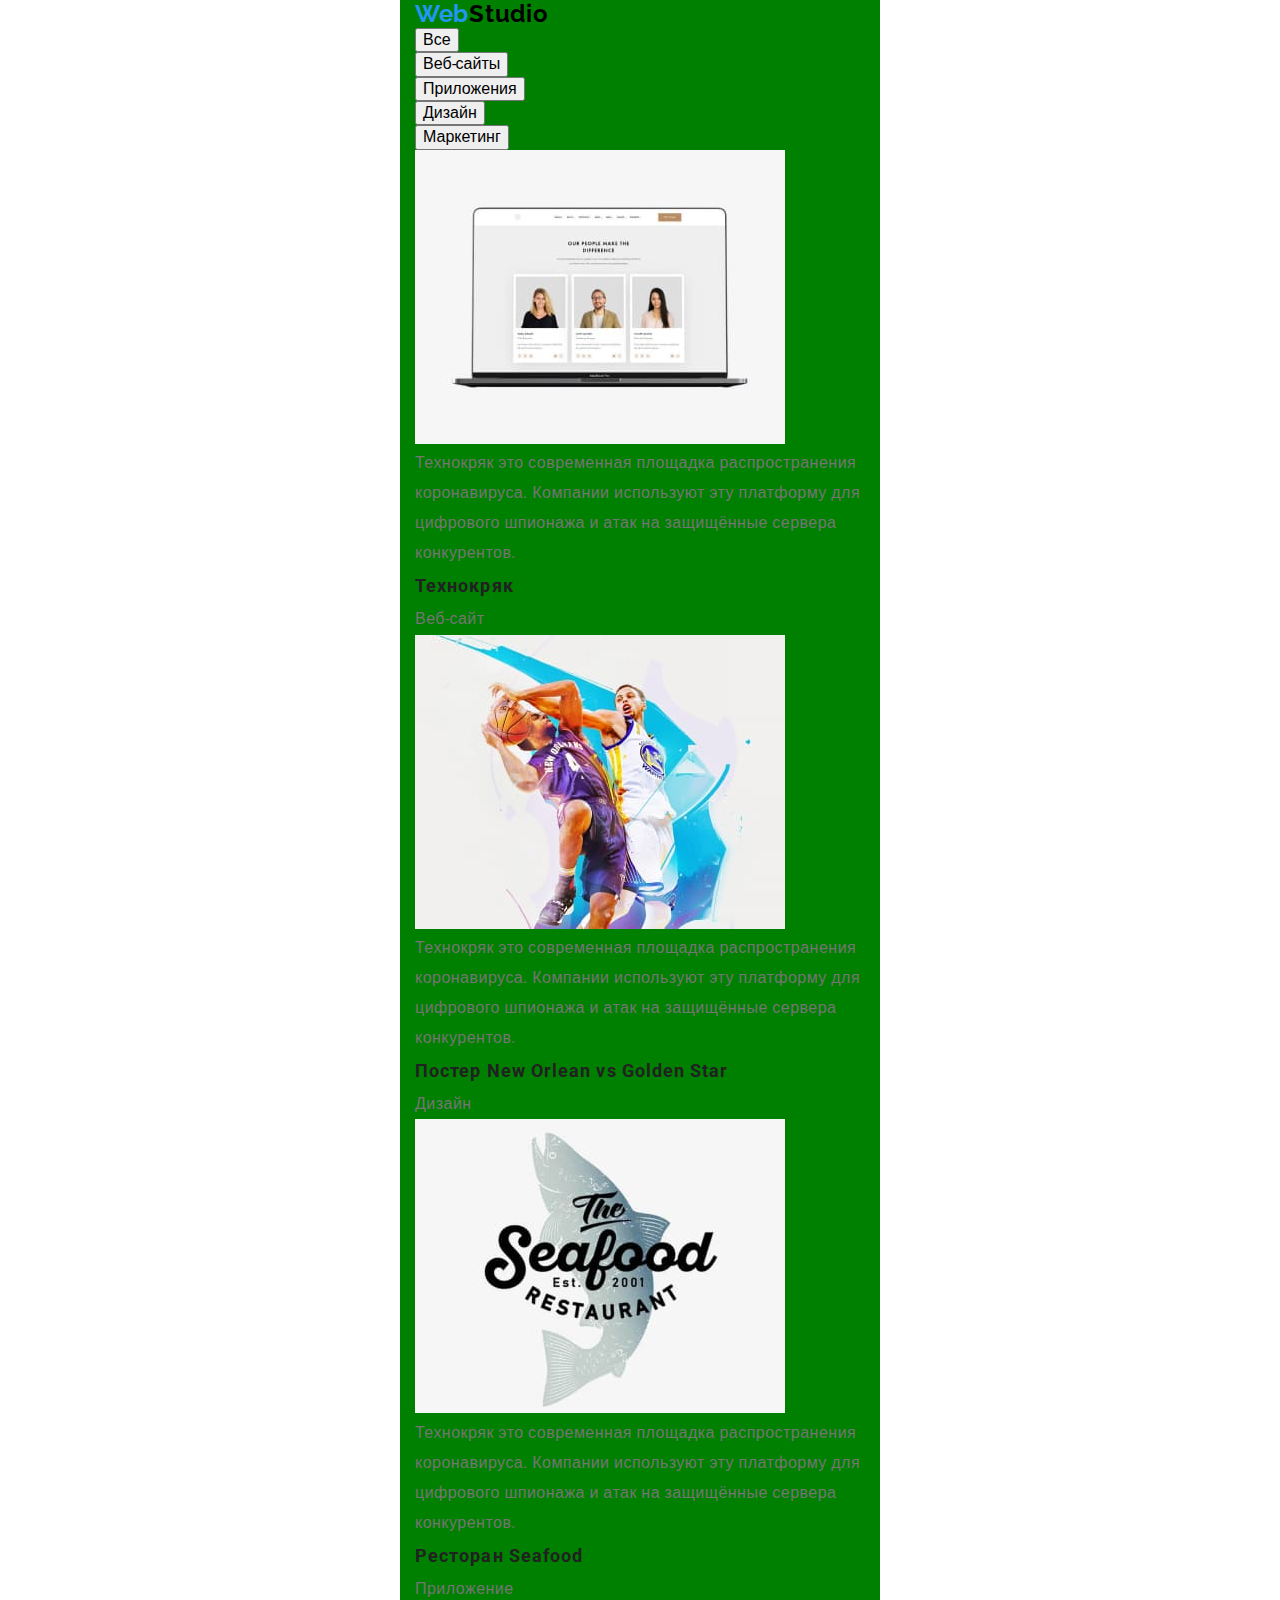
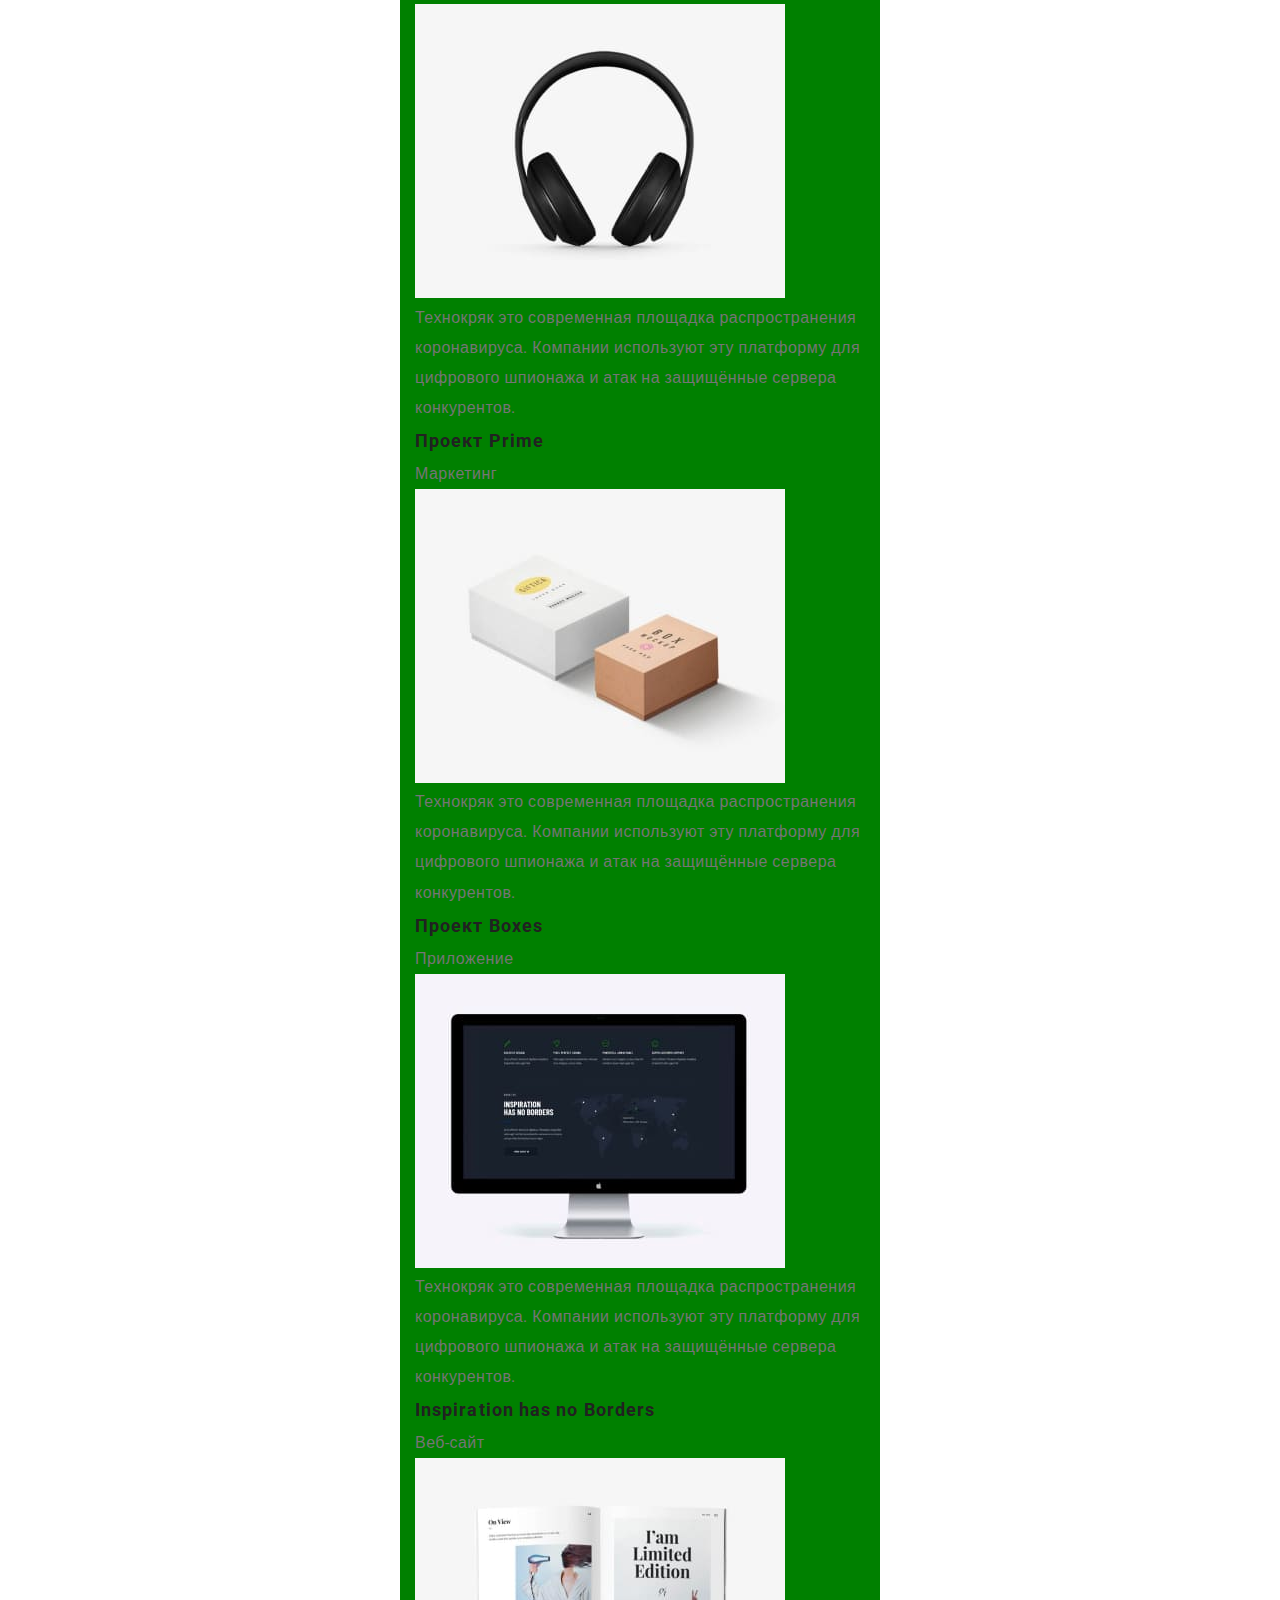
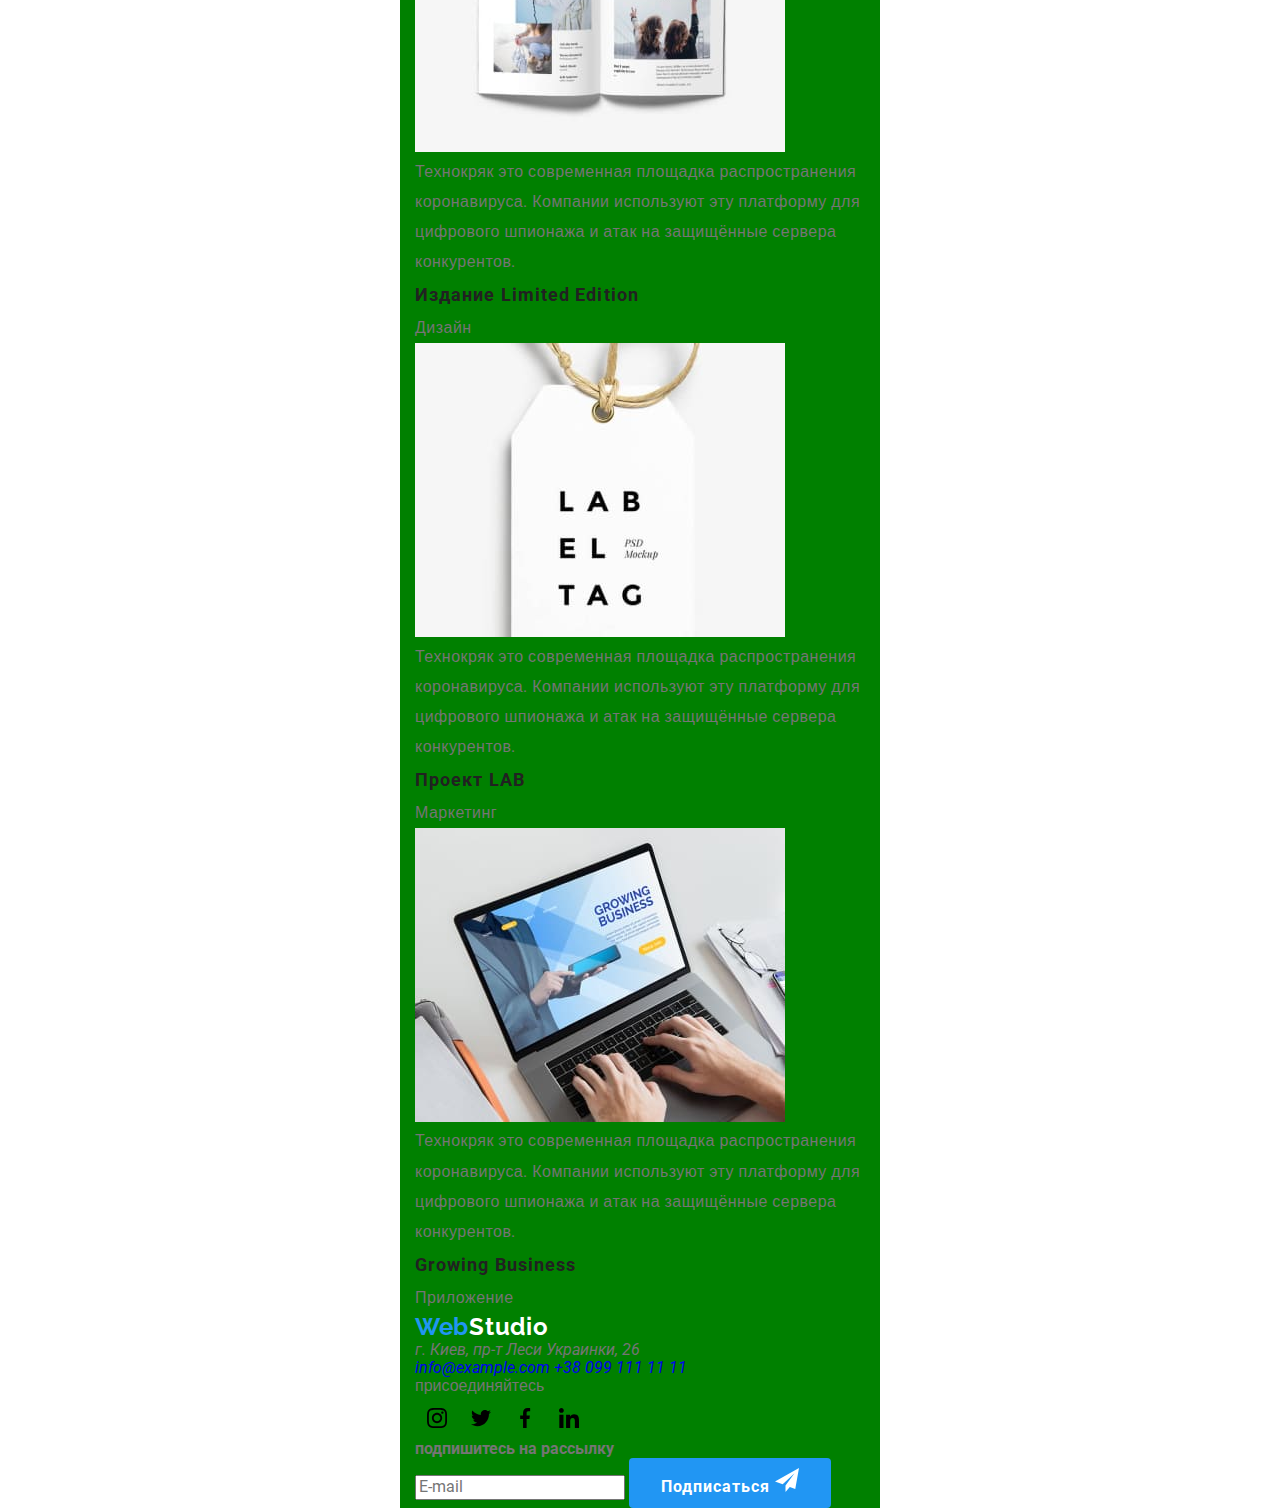
==== portfolio.html @ 0986b12c "создание нового репозитория,мобильная версия-начало" ====
<!DOCTYPE html>
<html lang="en">
<head>
    <meta charset="UTF-8">
    <meta name="viewport" content="width=device-width, initial-scale=1.0">
    <title>Document</title>
    <!--подключение шрифтов-->
    <link rel="preconnect" href="https://fonts.gstatic.com">
    <link href="https://fonts.googleapis.com/css2?family=Raleway:wght@700&family=Roboto:wght@400;500;700;900&display=swap" rel="stylesheet">
    <link rel="stylesheet" href="https://cdnjs.cloudflare.com/ajax/libs/modern-normalize/1.0.0/modern-normalize.min.css">    
    <!-- <link rel="stylesheet" href="./css/styles.css" /> -->
    <link rel="stylesheet" href="./css/main.min.css">

</head>
<body>
        <header class="header">
            <div class="container main-header">
            <nav class="main-nav">
                <a class="logo" href="/"><span class="logo-web">Web</span>Studio</a>
                <ul class="navigacion">
                    <li class="item"><a class="link" href="./index.html">Студия</a></li>
                    <li class="item"><a class="studio" href="">Портфолио</a></li>
                    <li class="item"><a class="link" href="">Контакты</a></li>
                </ul>
            </nav>
            <ul class="contacts">
                <li class="item">
                    <a class="telefon" href="mailto:info@devstudio.com">
                        <svg class="icon" width="16" height="12"><use href="./images/symbol-defs1.svg#icon-mail"></use></svg>
                        info@devstudio.com
                    </a>
                </li>
                <li class="item">
                    <a class="telefon" href="tel:+380961111111">
                        <svg class="icon" width="10" height="16"><use href="./images/symbol-defs1.svg#icon-smartphone"></use></svg>
                        +38 096 111 11 11</a>
                </li>
            </ul>
               
            </div>
        </header>
    <main>
        <section class="portfolio">
            <div class="container projects">  
            <h1 class="visually-hidder">наши проекты</h1>
            <ul class="filter">
                <li class="item"><button class="filter-button" type="button">Все</button></li>
                <li class="item"><button class="filter-button" type="button">Веб-сайты</button></li>
                <li class="item"><button class="filter-button" type="button">Приложения</button></li>
                <li class="item"><button class="filter-button" type="button">Дизайн</button></li>
                <li class="item"><button class="filter-button" type="button">Маркетинг</button></li>
            </ul>
            
            <ul class="examples">
                <li class="item">
                    <a href="" class="link">
                    <div class="img-overlay">
                        <img src="./images/techno.jpg"  alt="" width="370">
                        <p class="overlay">Технокряк это современная площадка распространения коронавируса. Компании используют эту платформу для цифрового шпионажа и атак на защищённые сервера конкурентов.</p>
                    </div>
                    <div class="examples-content">
                        <h2 class="examples-text">Технокряк</h2>
                        <p>Веб-сайт</p>
                    </div>
                    </a>
                </li>
                <li class="item">
                    <a href="" class="link">
                    <div class="img-overlay">
                        <img src="./images/poster.jpg"  alt="" width="370">
                        <p class="overlay">Технокряк это современная площадка распространения коронавируса. Компании используют эту платформу для цифрового шпионажа и атак на защищённые сервера конкурентов.</p>
                    </div>
                    <div class="examples-content">
                        <h2 class="examples-text">Постер New Orlean vs Golden Star</h2>
                        <p>Дизайн</p>
                    </div>
                    </a>
                </li>
                <li class="item">
                    <a href="" class="link">
                    <div class="img-overlay">
                        <img src="./images/restaurant.jpg"  alt="">
                        <p class="overlay">Технокряк это современная площадка распространения коронавируса. Компании используют эту платформу для цифрового шпионажа и атак на защищённые сервера конкурентов.</p>
                    </div>
                    <div class="examples-content">
                        <h2 class="examples-text">Ресторан Seafood</h2>
                        <p>Приложение</p>
                    </div>
                    </a>
                </li>
                <li class="item">
                    <a href="" class="link">
                    <div class="img-overlay">
                        <img src="./images/project-prime.jpg" alt="">
                        <p class="overlay">Технокряк это современная площадка распространения коронавируса. Компании используют эту платформу для цифрового шпионажа и атак на защищённые сервера конкурентов.</p>
                    </div>
                    <div class="examples-content">
                        <h2 class="examples-text">Проект Prime</h2>
                        <p>Маркетинг</p>
                    </div>
                    </a>
                </li>
                <li class="item">
                    <a href="" class="link">
                    <div class="img-overlay">
                        <img src="./images/project-boxes.jpg" alt="">
                        <p class="overlay">Технокряк это современная площадка распространения коронавируса. Компании используют эту платформу для цифрового шпионажа и атак на защищённые сервера конкурентов.</p>
                    </div>
                    <div class="examples-content">
                        <h2 class="examples-text">Проект Boxes</h2>
                        <p>Приложение</p>
                    </div>
                    </a>
                </li>
                <li class="item">
                    <a href="" class="link">
                    <div class="img-overlay">
                        <img src="./images/inspiration.jpg" alt="">
                        <p class="overlay">Технокряк это современная площадка распространения коронавируса. Компании используют эту платформу для цифрового шпионажа и атак на защищённые сервера конкурентов.</p>
                    </div>
                    <div class="examples-content">
                        <h2 class="examples-text">Inspiration has no Borders</h2>
                        <p>Веб-сайт</p>
                    </div>
                    </a>
                </li>
                <li class="item">
                    <a href="" class="link">
                    <div class="img-overlay">
                        <img src="./images/limited.jpg" alt="">
                        <p class="overlay">Технокряк это современная площадка распространения коронавируса. Компании используют эту платформу для цифрового шпионажа и атак на защищённые сервера конкурентов.</p>
                    </div>
                    <div class="examples-content">
                        <h2 class="examples-text">Издание Limited Edition</h2>
                        <p>Дизайн</p>
                    </div>
                    </a>
                </li>
                <li class="item">
                    <a href="" class="link">
                    <div class="img-overlay">
                        <img src="./images/project-lab.jpg" alt="">
                        <p class="overlay">Технокряк это современная площадка распространения коронавируса. Компании используют эту платформу для цифрового шпионажа и атак на защищённые сервера конкурентов.</p>
                    </div>
                    <div class="examples-content">
                        <h2 class="examples-text">Проект LAB</h2>
                        <p>Маркетинг</p>
                    </div>
                    </a>
                </li>
                <li class="item">
                    <a href="" class="link">
                    <div class="img-overlay">
                        <img src="./images/growing.jpg" alt="">
                        <p class="overlay">Технокряк это современная площадка распространения коронавируса. Компании используют эту платформу для цифрового шпионажа и атак на защищённые сервера конкурентов.</p>
                    </div>
                    <div class="examples-content">
                        <h2 class="examples-text">Growing Business</h2>
                        <p>Приложение</p>
                    </div>
                    </a>
                </li>
            </ul>
            </div>
        </section>
    </main>
    <footer class="footer section">
        <div class="container">
            <div class="address-container">

                <a class="logo-white" href="/"><span class="logo-web">Web</span>Studio</a>
                <address class="footer-address">
                    <p class="address"> г. Киев, пр-т Леси Украинки, 26 </p>
                    <a class="address-tel" href="mailto:info@example.com">info@example.com </a>
                    <a class="address-tel" href="tel:+380991111111">+38 099 111 11 11</a>
                </address>
            </div>    
            <div class="social">
                <p class="social-networks">присоединяйтесь</p>
                <ul class="network">
                    <li class="network-link">
                        <a href="" class="link">
                            <svg class="icon" width="20px" height="20px" > <use href="./images/symbol-defs1.svg#icon-instagram"></use> </svg>
                        </a>
                    </li>
                    <li class="network-link">
                        <a href="" class="link">
                            <svg class="icon" width="20" height="20" > <use href="./images/symbol-defs1.svg#icon-twitter"></use> </svg>
                        </a>
                    </li>
                    <li class="network-link">
                        <a href="" class="link">
                            <svg class="icon" width="20" height="20" > <use href="./images/symbol-defs1.svg#icon-facebook"></use> </svg>
                        </a> 
                    </li>
                    <li class="network-link">
                        <a href="" class="link">
                            <svg class="icon" width="20" height="20" > <use href="./images/symbol-defs1.svg#icon-linkedin"></use> </svg>
                        </a>
                    </li>
                </ul>
            </div>
            <form class="form" action="#">
                    <b class="social-networks text-form">подпишитесь на рассылку</b>
                    <div class="form-subscribe">
                        <input class="form-input" name="email" type="email" placeholder="E-mail">
                        <button class="hero-button form-btn" type="submit" ><span class="text-button">Подписаться</span>
                        <svg class="icon" width="24" height="24">
                            <use href="./images/icon-plane.svg#icon-icon-send-2-1"></use>
                        </svg>
                        </button>
                    </div>

            </form>
        </div>
        </footer>
</body>
</html>
---- css/main.min.css ----
@font-face{font-family:'roboto';src:url(../fonts/roboto-v20-latin-regular.woff);font-style:normal;font-weight:normal}@font-face{font-family:'roboto';src:url(../fonts/roboto-v20-latin-500.woff);font-style:normal;font-weight:500}@font-face{font-family:'roboto';src:url(../fonts/roboto-v20-latin-900.woff);font-style:normal;font-weight:900}@font-face{font-family:'raleway';src:url(../fonts/raleway-v18-latin-700.woff);font-style:normal;font-weight:700}body{background-color:#fff;color:#757575;font-family:Roboto,sans-serif;font-style:normal}a{text-decoration:none}ul{list-style:none;margin:0;padding:0}h1,h2,h3,p{margin-top:0;margin-bottom:0}.img{display:block;max-width:100%;height:auto}.container{margin-left:auto;margin-right:auto;width:480px;padding-left:15px;padding-right:15px;background-color:green}.portfolio h2{font-weight:700;font-size:18px;line-height:2;letter-spacing:0.06em;color:#212121}.portfolio p{font-weight:400;font-size:16px;line-height:1.88;letter-spacing:0.03em;color:#757575}.navigacion,.contacts{display:none}.logo,.logo-white{font-family:Raleway,sans-serif;font-weight:700;font-size:24px;line-height:1.16;letter-spacing:0.03em}.logo{color:#000}.logo-white{color:#fff}.logo-web{color:#2196F3}.hero{text-align:center;padding-top:118px;padding-bottom:118px}.hero-cont{background:#C4C4C4;width:100%;background-image:linear-gradient(to right, rgba(47,48,58,0.4), rgba(47,48,58,0.4)),url(../images/fond.jpg);background-repeat:no-repeat;background-position:center;height:400px;max-width:480px;margin-left:auto;margin-right:auto;background-size:cover}.hero .hero-title{font-weight:900;font-size:26px;line-height:1.62;letter-spacing:0.06em;color:#fff;text-transform:uppercase;margin-bottom:30px}.hero-button{margin:0;font-weight:700;font-size:16px;line-height:1.88;letter-spacing:0.06em;color:#fff;background-color:#2196F3;display:inline-block;min-width:200px;height:50px;border-radius:4px;padding:10px 32px;cursor:pointer;border:none}.our-quality{padding:60px 15px}.visually-hidder{position:absolute;width:1px;height:1px;margin:-1px;border:0;padding:0;clip:rect(0 0 0 0);overflow:hidden}.quality .quality-title{color:#212121;font-weight:700;font-size:14px;line-height:1.14;letter-spacing:0.03em;text-transform:uppercase;margin-bottom:10px}.quality .quality-text{font-weight:400;font-size:14px;line-height:1.71}.quality-item{width:450px}.quality-item .icon{height:120px;border-radius:4px;background:#F5F4FA;margin-bottom:30px;display:flex;justify-content:center;align-items:center}.quality .quality-item+.quality-item{margin-top:30px}.section-title{color:#212121;font-weight:700;font-size:28px;line-height:1.17;text-align:center;margin-bottom:30px}.section-work{display:none}.section-team{background-color:#F5F4FA;padding:60px 15px}.team img{display:block}.team .item{box-shadow:0px 1px 3px rgba(0,0,0,0.12),0px 1px 1px rgba(0,0,0,0.14),0px 2px 1px rgba(0,0,0,0.2);border-radius:0px 0px 4px 4px;background:#fff;width:450px}.team .item+.item{margin-top:30px}.team-worker{padding:30px 122px 24px 122px;text-align:center}.team .team-name{color:#212121;font-weight:500;font-size:16px;line-height:1.18;letter-spacing:0.03em;margin-bottom:10px}.team .team-prof{font-weight:400;font-size:16px;line-height:1.18;letter-spacing:0.03em;margin-bottom:16px}.team-worker .network .icon,.clients-link .icon{fill:currentColor}.network-link .link{display:flex;width:44px;height:44px;justify-content:center;align-items:center;color:#AFB1B8;border-radius:50%;transition:color 250ms cubic-bezier(0.4, 0, 0.2, 1),background 250ms cubic-bezier(0.4, 0, 0.2, 1)}.network-link .link:hover,.network-link .link:focus{color:#fff;background:#2196F3}.network{display:flex}
/*# sourceMappingURL=main.min.css.map */
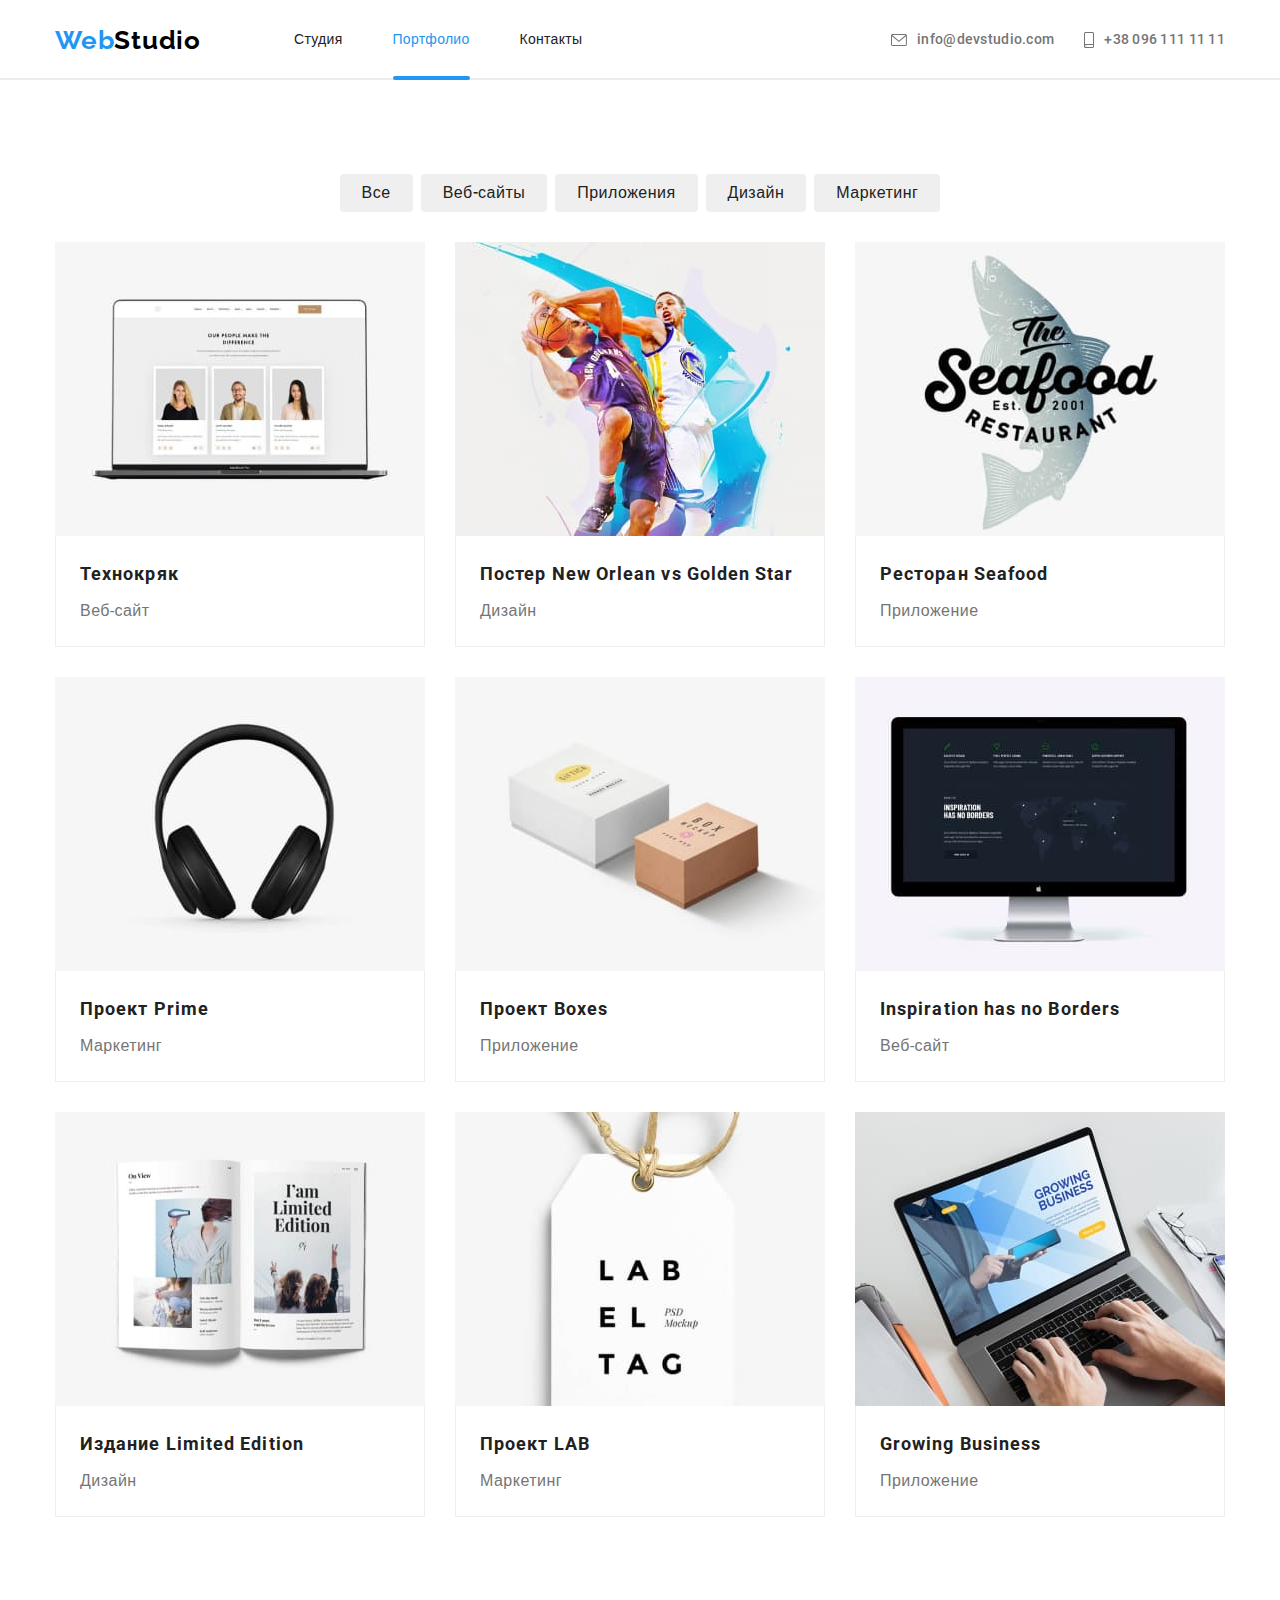
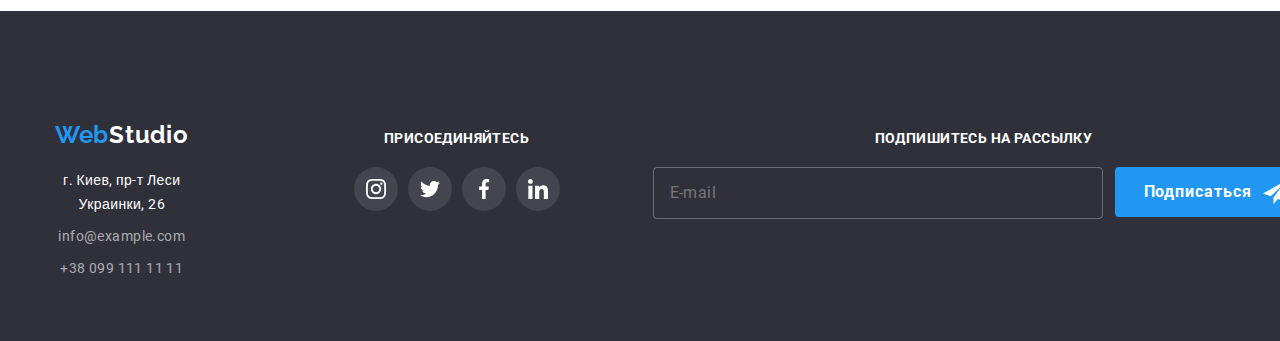
==== commit 779f8771: "страничка портфолио для мобилки и таблета" ====
--- a/portfolio.html
+++ b/portfolio.html
@@ -13,7 +13,45 @@
 
 </head>
 <body>
-        <header class="header">
+    <header class="header">
+        <div class="container main-header">
+            <nav class="main-nav">
+
+                <a class="logo" href="/"><span class="logo-web">Web</span>Studio</a>
+                <button type="button" class="mobile-menu is-open" 
+                    aria-controls="menu-container"
+                    aria-expanded="false" data-menu-button>
+                   <svg width="24" height="16" aria-label="переключатель мобального меню">
+                       <use class="icon-menu" href="./images/mobyl-sprite.svg#icon-menu" ></use>
+                       <use class="icon-cross" href="./images/mobyl-sprite.svg#icon-bigclose" ></use>
+                   </svg>
+                </button>
+                <div class="menu-container is-open" data-menu id="menu-container">
+                    <ul class="navigacion">
+                        <li class="item"><a class="link" href="./index.html">Студия</a></li>
+                        <li class="item"><a class="studio" href="">Портфолио</a></li>
+                        <li class="item"><a class="link" href="">Контакты</a></li>
+                    </ul>
+               
+                    <ul class="contacts">
+                        <li class="item">
+                            <a class="telefon focus" href="mailto:info@devstudio.com">
+                            <svg class="contacts-icon" width="16" height="12"><use href="./images/symbol-defs1.svg#icon-mail"></use></svg>
+                            info@devstudio.com
+                            </a>
+                        </li>
+                        <li class="item">
+                            <a class="telefon focus" href="tel:+380961111111">
+                            <svg class="contacts-icon" width="10" height="16"><use href="./images/symbol-defs1.svg#icon-smartphone"></use></svg>
+                            +38 096 111 11 11</a>
+                        </li>
+                    </ul>
+                </div>   
+            </nav>
+
+        </div>
+    </header>
+        <!-- <header class="header">
             <div class="container main-header">
             <nav class="main-nav">
                 <a class="logo" href="/"><span class="logo-web">Web</span>Studio</a>
@@ -38,7 +76,7 @@
             </ul>
                
             </div>
-        </header>
+        </header> -->
     <main>
         <section class="portfolio">
             <div class="container projects">  
@@ -214,5 +252,7 @@
             </form>
         </div>
         </footer>
+        <script src="./js/menu.js"></script>
+
 </body>
 </html>--- a/css/main.min.css
+++ b/css/main.min.css
@@ -1,2 +1,2 @@
-@font-face{font-family:'roboto';src:url(../fonts/roboto-v20-latin-regular.woff);font-style:normal;font-weight:normal}@font-face{font-family:'roboto';src:url(../fonts/roboto-v20-latin-500.woff);font-style:normal;font-weight:500}@font-face{font-family:'roboto';src:url(../fonts/roboto-v20-latin-900.woff);font-style:normal;font-weight:900}@font-face{font-family:'raleway';src:url(../fonts/raleway-v18-latin-700.woff);font-style:normal;font-weight:700}body{background-color:#fff;color:#757575;font-family:Roboto,sans-serif;font-style:normal}a{text-decoration:none}ul{list-style:none;margin:0;padding:0}h1,h2,h3,p{margin-top:0;margin-bottom:0}.img{display:block;max-width:100%;height:auto}.container{margin-left:auto;margin-right:auto;width:480px;padding-left:15px;padding-right:15px;background-color:green}.portfolio h2{font-weight:700;font-size:18px;line-height:2;letter-spacing:0.06em;color:#212121}.portfolio p{font-weight:400;font-size:16px;line-height:1.88;letter-spacing:0.03em;color:#757575}.navigacion,.contacts{display:none}.logo,.logo-white{font-family:Raleway,sans-serif;font-weight:700;font-size:24px;line-height:1.16;letter-spacing:0.03em}.logo{color:#000}.logo-white{color:#fff}.logo-web{color:#2196F3}.hero{text-align:center;padding-top:118px;padding-bottom:118px}.hero-cont{background:#C4C4C4;width:100%;background-image:linear-gradient(to right, rgba(47,48,58,0.4), rgba(47,48,58,0.4)),url(../images/fond.jpg);background-repeat:no-repeat;background-position:center;height:400px;max-width:480px;margin-left:auto;margin-right:auto;background-size:cover}.hero .hero-title{font-weight:900;font-size:26px;line-height:1.62;letter-spacing:0.06em;color:#fff;text-transform:uppercase;margin-bottom:30px}.hero-button{margin:0;font-weight:700;font-size:16px;line-height:1.88;letter-spacing:0.06em;color:#fff;background-color:#2196F3;display:inline-block;min-width:200px;height:50px;border-radius:4px;padding:10px 32px;cursor:pointer;border:none}.our-quality{padding:60px 15px}.visually-hidder{position:absolute;width:1px;height:1px;margin:-1px;border:0;padding:0;clip:rect(0 0 0 0);overflow:hidden}.quality .quality-title{color:#212121;font-weight:700;font-size:14px;line-height:1.14;letter-spacing:0.03em;text-transform:uppercase;margin-bottom:10px}.quality .quality-text{font-weight:400;font-size:14px;line-height:1.71}.quality-item{width:450px}.quality-item .icon{height:120px;border-radius:4px;background:#F5F4FA;margin-bottom:30px;display:flex;justify-content:center;align-items:center}.quality .quality-item+.quality-item{margin-top:30px}.section-title{color:#212121;font-weight:700;font-size:28px;line-height:1.17;text-align:center;margin-bottom:30px}.section-work{display:none}.section-team{background-color:#F5F4FA;padding:60px 15px}.team img{display:block}.team .item{box-shadow:0px 1px 3px rgba(0,0,0,0.12),0px 1px 1px rgba(0,0,0,0.14),0px 2px 1px rgba(0,0,0,0.2);border-radius:0px 0px 4px 4px;background:#fff;width:450px}.team .item+.item{margin-top:30px}.team-worker{padding:30px 122px 24px 122px;text-align:center}.team .team-name{color:#212121;font-weight:500;font-size:16px;line-height:1.18;letter-spacing:0.03em;margin-bottom:10px}.team .team-prof{font-weight:400;font-size:16px;line-height:1.18;letter-spacing:0.03em;margin-bottom:16px}.team-worker .network .icon,.clients-link .icon{fill:currentColor}.network-link .link{display:flex;width:44px;height:44px;justify-content:center;align-items:center;color:#AFB1B8;border-radius:50%;transition:color 250ms cubic-bezier(0.4, 0, 0.2, 1),background 250ms cubic-bezier(0.4, 0, 0.2, 1)}.network-link .link:hover,.network-link .link:focus{color:#fff;background:#2196F3}.network{display:flex}
+@font-face{font-family:'roboto';src:url(../fonts/roboto-v20-latin-regular.woff);font-style:normal;font-weight:normal}@font-face{font-family:'roboto';src:url(../fonts/roboto-v20-latin-500.woff);font-style:normal;font-weight:500}@font-face{font-family:'roboto';src:url(../fonts/roboto-v20-latin-900.woff);font-style:normal;font-weight:900}@font-face{font-family:'raleway';src:url(../fonts/raleway-v18-latin-700.woff);font-style:normal;font-weight:700}body{background-color:#fff;color:#757575;font-family:Roboto,sans-serif;font-style:normal}a{text-decoration:none}ul{list-style:none;margin:0;padding:0}h1,h2,h3,p{margin-top:0;margin-bottom:0}.img{display:block;max-width:100%;height:auto}.container{margin-left:auto;margin-right:auto;padding-left:15px;padding-right:15px}@media screen and (min-width: 480px){.container{width:480px}}@media screen and (min-width: 768px){.container{width:768px}}@media screen and (min-width: 1200px){.container{width:1200px}}.portfolio h2{font-weight:700;font-size:18px;line-height:2;letter-spacing:0.06em;color:#212121}.portfolio p{font-weight:400;font-size:16px;line-height:1.88;letter-spacing:0.03em;color:#757575}.header{font-weight:500;font-size:14px;line-height:1.14;letter-spacing:0.02em;position:relative}.header::after{content:'';height:2px;background-color:#ECECEC;position:absolute;display:block;left:0;bottom:0;width:100%}@media screen and (min-width: 768px){.navigacion,.main-nav,.main-header,.menu-container{display:flex}.navigacion .item+.item{margin-left:50px}}@media screen and (min-width: 768px) and (max-width: 1199px){.contacts .item:not(:last-child){margin-bottom:10px}.navigacion{margin-left:88px}.contacts{margin-left:auto}.menu-container{align-items:center}}@media screen and (min-width: 1200px){.contacts{display:flex;margin-left:auto}.navigacion{margin-left:93px}.contacts .telefon{padding-top:32px;padding-bottom:32px}.contacts .item+.item{margin-left:30px}}.main-nav{align-items:center;width:100%}.menu-container{width:100%}.contacts-icon,.icon{fill:currentColor}.contacts .telefon{display:inline-flex;color:#757575;align-items:center;transition:color 250ms cubic-bezier(0.4, 0, 0.2, 1)}.contacts .focus:hover,.contacts .focus:focus{color:#2196F3;fill:currentColor}.navigacion .studio{color:#2196F3;display:block;position:relative}@media screen and (min-width: 768px){.navigacion .studio{padding-top:32px;padding-bottom:32px}}.studio::after{content:'';display:block;width:100%;height:4px;background-color:#2196F3;position:absolute;left:0;bottom:0;border-radius:2px;z-index:1}.navigacion .link{color:#212121;display:block;padding-top:32px;padding-bottom:32px;transition:color 250ms cubic-bezier(0.4, 0, 0.2, 1)}.navigacion .link:hover,.navigacion .link:focus{color:#2196F3}.contacts .item svg{margin-right:10px}.logo,.logo-white{font-family:Raleway,sans-serif;font-weight:700;font-size:24px;line-height:1.16;letter-spacing:0.03em}@media screen and (min-width: 1200px){.logo{font-size:26px;line-height:1.19}}.logo{color:#000}.logo-white{color:#fff}.logo-web{color:#2196F3}.hero{text-align:center;padding-top:118px;padding-bottom:118px}.hero-cont{background:#C4C4C4;width:100%;background-image:linear-gradient(to right, rgba(47,48,58,0.4), rgba(47,48,58,0.4)),url(../images/fond.jpg);background-repeat:no-repeat;background-position:center;height:400px;max-width:480px;margin-left:auto;margin-right:auto;background-size:cover}@media screen and (min-width: 768px){.hero-cont{height:400px;max-width:768px}}@media screen and (min-width: 1200px){.hero-cont{height:600px;max-width:1600px}}.hero .hero-title{font-weight:900;font-size:26px;line-height:1.62;letter-spacing:0.06em;color:#fff;text-transform:uppercase;margin-bottom:30px}.hero-button{margin:0;font-weight:700;font-size:16px;line-height:1.88;letter-spacing:0.06em;color:#fff;background-color:#2196F3;display:inline-block;min-width:200px;height:50px;border-radius:4px;padding:10px 32px;cursor:pointer;border:none}.backdrop{position:fixed;top:0;left:0;width:100%;height:100%;background:rgba(0,0,0,0.2);opacity:1;overflow-y:scroll}@media screen and (min-width: 480px){.modal{width:450px}.modal-input,.modal-textarea{width:370px}.modal-textarea{width:370px}}@media screen and (min-width: 1200px){.modal{width:528px}.modal-input,.modal-textarea{width:448px}.modal-textarea{width:448px}}.modal{height:581px;background-color:#fff;position:absolute;top:50%;left:50%;transform:translate(-50%, -50%) scale(1);transition:transform 250ms cubic-bezier(0.4, 0, 0.2, 1);padding:40px}.backdrop.is-hidden .modal{transform:translate(-50%, -50%) scale(0.8)}.close-modal{position:absolute;top:8px;right:8px;display:block;display:flex;border-radius:50%;padding:8px;cursor:pointer;background-color:#fff;border:1px solid rgba(0,0,0,0.1);background-origin:border-box;color:#000;transition:color 250ms cubic-bezier(0.4, 0, 0.2, 1)}.close-modal .icon{fill:currentColor}.close-modal:focus .icon,.close-modal:hover .icon{color:#2196F3}.backdrop.is-hidden{opacity:0;pointer-events:none}.modal-input{display:block;height:40px;border:1px solid rgba(33,33,33,0.2);border-radius:4px;outline:none;transition:border 250ms cubic-bezier(0.4, 0, 0.2, 1)}.modal-icon{position:relative;color:#212121;transition:color 250ms cubic-bezier(0.4, 0, 0.2, 1)}.modal-icon .icon{position:absolute;left:12px;top:50%;transform:translateY(-50%);fill:currentColor}.modal-field{display:block;font-weight:400;font-size:12px;line-height:1.16;letter-spacing:0.01em;margin-bottom:4px;text-align:left;color:#757575;margin-top:10px}.label-check{display:block;font-weight:400;font-size:14px;line-height:1.71;letter-spacing:0.03em;margin-left:36px;color:#757575}.modal-textarea{display:block;height:120px;border:1px solid rgba(33,33,33,0.2);border-radius:4px;outline:none;transition:border 250ms cubic-bezier(0.4, 0, 0.2, 1)}.modal-textarea::placeholder{font-weight:normal;font-size:12px;line-height:1.16;letter-spacing:0.01em;color:rgba(117,117,117,0.5);padding:12px 16px}.modal-textarea:focus{padding:12px 16px;border-color:#2196F3}.modal-check{display:flex;margin-top:20px;align-items:center;position:relative}.modal-input:not(:placeholder-shown),.modal-input:focus{padding-left:40px;border-color:#2196F3}.modal-input:focus+.icon{color:#2196F3}.hero-button.check{display:block;margin-right:auto;margin-left:auto}.check-input{margin-left:12px;margin-right:8px}.modal-check::before{display:block;content:'';position:absolute;top:5px;left:11px;width:16px;height:15px;border-radius:2px;border:2px solid #212121;transition:border 250ms cubic-bezier(0.4, 0, 0.2, 1),color 250ms cubic-bezier(0.4, 0, 0.2, 1),background-color 250ms cubic-bezier(0.4, 0, 0.2, 1)}.check-input:focus+.modal-check::before{border-color:#2196F3}.check-input:checked+.modal-check::before{background-color:#2196F3;background-image:url(../images/icon-check18.svg);background-size:contain;background-origin:border-box;border-color:#2196F3}.modal-form{text-align:center}.hero-button.check{margin-top:30px}.hero-button.check:hover,.hero-button.check:focus{background-color:#188CE8}.modal-title{font-weight:700;font-size:20px;line-height:1.15;text-align:center;letter-spacing:0.03em;color:#212121;margin-bottom:12px}.modal-field+.modal-field{margin-top:10px}.modal-link{text-decoration:underline;color:#2196F3}.our-quality{padding-top:60px;padding-bottom:60px}.visually-hidder{position:absolute;width:1px;height:1px;margin:-1px;border:0;padding:0;clip:rect(0 0 0 0);overflow:hidden}.quality .quality-title{color:#212121;font-weight:700;font-size:14px;line-height:1.14;letter-spacing:0.03em;text-transform:uppercase;margin-bottom:10px;text-align:center}.quality .quality-text{font-weight:400;font-size:14px;line-height:1.71}@media screen and (min-width: 768px){.our-quality .quality{display:flex;flex-wrap:wrap;margin:-15px;justify-content:center;text-align:center}.quality-item{width:354px;margin:15px}}@media screen and (min-width: 1200px){.our-quality .quality{display:flex;flex-wrap:wrap;margin:-15px;justify-content:center;text-align:center}.quality-item{width:270px;margin:15px}}.quality-item:not(:last-child){margin-bottom:30px}.quality-item .icon{height:120px;border-radius:4px;background:#F5F4FA;margin-bottom:30px;display:flex;justify-content:center;align-items:center}.section-title{color:#212121;font-weight:700;font-size:28px;line-height:1.17;text-align:center;margin-bottom:30px}.section-work{display:none}.section-team{background-color:#F5F4FA;padding-top:60px;padding-bottom:60px;text-align:center}.team .item{box-shadow:0px 1px 3px rgba(0,0,0,0.12),0px 1px 1px rgba(0,0,0,0.14),0px 2px 1px rgba(0,0,0,0.2);border-radius:0px 0px 4px 4px;background:#fff;width:450px}.team-worker{padding:30px 122px 24px 122px;text-align:center}@media screen and (min-width: 768px){.section-team .team{display:flex;flex-wrap:wrap;margin:-15px}.section-team .item{width:354px;margin:15px}.team-worker{padding:30px 74px 24px 74px;text-align:center}}@media screen and (min-width: 1200px){.section-team .team{display:flex;flex-wrap:wrap;margin:-15px}.section-team .item{width:270px;margin:15px}.team-worker{padding:30px 32px;text-align:center}}.team img{display:block}.team .team-name{color:#212121;font-weight:500;font-size:16px;line-height:1.18;letter-spacing:0.03em;margin-bottom:10px}.team .team-prof{font-weight:400;font-size:16px;line-height:1.18;letter-spacing:0.03em;margin-bottom:16px}.team-worker .network .icon,.clients-link .icon{fill:currentColor}.network-link .link{display:flex;width:44px;height:44px;justify-content:center;align-items:center;color:#AFB1B8;border-radius:50%;transition:color 250ms cubic-bezier(0.4, 0, 0.2, 1),background 250ms cubic-bezier(0.4, 0, 0.2, 1)}.network-link .link:hover,.network-link .link:focus{color:#fff;background:#2196F3}.network{display:flex}a{display:block}.clients{padding-bottom:60px;padding-top:60px}.clients h2{margin-bottom:30px}.clients-list{display:flex;flex-wrap:wrap;margin:-15px}@media screen and (max-width: 480px){.clients .clients-link{width:calc((100% - 2 * 15px) / 2)}}.clients-link .link{display:flex;border-radius:4px;margin:15px;border:1px solid #AFB1B8;justify-content:center;align-items:center;color:#AFB1B8;transition:color 250ms cubic-bezier(0.4, 0, 0.2, 1),border 250ms cubic-bezier(0.4, 0, 0.2, 1)}@media screen and (min-width: 480px) and (max-width: 767px){.clients-link .link{width:210px;height:90px}}@media screen and (min-width: 768px) and (max-width: 1199px){.clients-link .link{width:226px;height:90px}}@media screen and (min-width: 1200px){.clients-link .link{width:170px;height:90px}}.clients-link .link:hover,.clients-link .link:focus{border:1px solid #2196F3;color:#2196F3;border-radius:4px}.filter-button{font-weight:500;font-size:16px;line-height:1.62;text-align:center;letter-spacing:0.03em;color:#212121;font-family:Roboto,sans-serif;border-radius:4px;padding:6px 22px;border-style:none;transition:color 250ms cubic-bezier(0.4, 0, 0.2, 1),background-color 250ms cubic-bezier(0.4, 0, 0.2, 1),box-shadow 250ms cubic-bezier(0.4, 0, 0.2, 1)}.filter .filter-button:hover,.filter .filter-button:focus{color:#fff;background-color:#2196F3;box-shadow:0px 3px 1px rgba(0,0,0,0.1),0px 1px 2px rgba(0,0,0,0.08),0px 2px 2px rgba(0,0,0,0.12)}.filter{display:flex;flex-wrap:wrap}@media screen and (min-width: 1200px){.filter{justify-content:center;margin-bottom:50px}}@media screen and (min-width: 768px){.filter{margin-bottom:30px;justify-content:center}}@media screen and (min-width: 480px){.projects.container{padding:60px 15px}}@media screen and (min-width: 1200px){.projects.container{padding-top:94px;padding-bottom:94px}}.filter .item+.item{margin-left:8px}.examples .item a{display:block}.examples .item img{display:block}@media screen and (max-width: 767px){.filter .item{margin-top:15px}.portfolio .filter{margin-top:-15px;margin-bottom:40px}}@media screen and (min-width: 768px) and (max-width: 1199px){.examples .item{width:354px;margin:15px}.examples{display:flex;flex-wrap:wrap;margin:-15px}}.examples-content{padding:20px 24px;border:1px solid #EEEEEE;border-top:none}.examples-text{margin-bottom:4px}@media screen and (min-width: 1200px){.examples{display:flex;flex-wrap:wrap}.examples .item{width:calc((100% - 60px) / 3);margin-right:30px;margin-bottom:30px}.examples .item:nth-child(3n){margin-right:0}.examples .item:nth-last-child(-n+3){margin-bottom:0}}.examples .overlay{position:absolute;top:0;left:0;width:100%;height:100%;padding:63px 24px;font-family:Roboto,sans-serif;font-weight:400;font-size:18px;line-height:1.56;letter-spacing:0.03em;background:rgba(33,150,243,0.9);color:#fff;transform:translateY(100%);transition:transform 250ms cubic-bezier(0.4, 0, 0.2, 1)}.examples .item:nth-child(3n){margin-right:0}.examples .item:nth-last-child(-n+3){margin-bottom:0}.examples .link{transition:box-shadow 250ms cubic-bezier(0.4, 0, 0.2, 1)}.examples .link:hover{box-shadow:0px 1px 1px rgba(0,0,0,0.12),0px 4px 4px rgba(0,0,0,0.06),1px 4px 6px rgba(0,0,0,0.16)}.examples .img-overlay{position:relative;overflow:hidden}.examples .link:hover .overlay{transform:translate(0)}.footer{background-color:#2F303A;font-weight:400;font-size:14px;line-height:1.71;letter-spacing:0.03em;padding-top:60px;padding-bottom:60px}.footer .address{color:#fff;font-style:normal}.footer-address{margin-top:20px}.text-form{display:block}.social-networks{font-size:14px;font-weight:700;line-height:1.14;letter-spacing:0.03em;text-transform:uppercase;color:#fff;margin-bottom:20px;margin-top:60px}.address-tel{font-size:14px;line-height:1.71;letter-spacing:0.03em;font-style:normal;color:rgba(255,255,255,0.6);margin-top:8px}@media screen and (max-width: 767px){.footer{text-align:center}.network{justify-content:center}.form-input{margin-bottom:20px}}@media screen and (min-width: 768px){.footer .tablet-flex{display:flex;align-items:baseline;justify-content:center}.footer .social{margin-left:165px}.footer{text-align:center}.form-input{margin-bottom:20px;margin-right:auto;margin-left:auto}}@media screen and (min-width: 1200px){.footer .container{display:flex;align-items:baseline}.form{margin-left:93px;align-items:flex-end;justify-content:flex-start}.form-subscribe{display:flex}.text-form{display:block}.form-input{margin-right:12px}}.network{display:flex}.hero-button.form-btn{padding:10px 29px;text-align:left;position:relative}.form .icon{position:absolute;top:50%;transform:translateY(-50%);right:28px}.social .link{background:#44454E;transition:background 250ms cubic-bezier(0.4, 0, 0.2, 1)}.network .network-link+.network-link{margin-left:10px}.social .network .link{border-radius:50%}.social .network-link .icon{fill:#fff}.footer .network-link .link:hover,.footer .network-link .link:focus{background:#2196F3}.form-input{display:block;font-size:16px;line-height:1.25;color:rgba(255,255,255,0.6);letter-spacing:0.03em;min-width:450px;padding:15px 16px;cursor:pointer;border:1px solid rgba(255,255,255,0.3);border-radius:4px;background:none}.text-form{display:block}.mobile-menu{display:block;margin:0px;border:none;margin-left:auto;background-color:transparent}@media screen and (min-width: 768px){.mobile-menu{display:none}}.mobile-menu .icon-cross{display:none}.mobile-menu.is-open .icon-cross{display:block}.mobile-menu.is-open .icon-menu{display:none}@media screen and (max-width: 767px){.main-nav{display:flex}.navigacion .item a{display:inline}.navigacion .item:not(:last-child){margin-bottom:40px}.navigacion .studio{padding-bottom:8px}.contacts{margin-top:60px}.contacts .item:not(:last-child){margin-bottom:16px}.menu-container{display:none;text-align:center;position:absolute;left:0;width:100%;top:100%;background-color:#fff;padding:60px 100px}.menu-container.is-open{display:block}}
 /*# sourceMappingURL=main.min.css.map */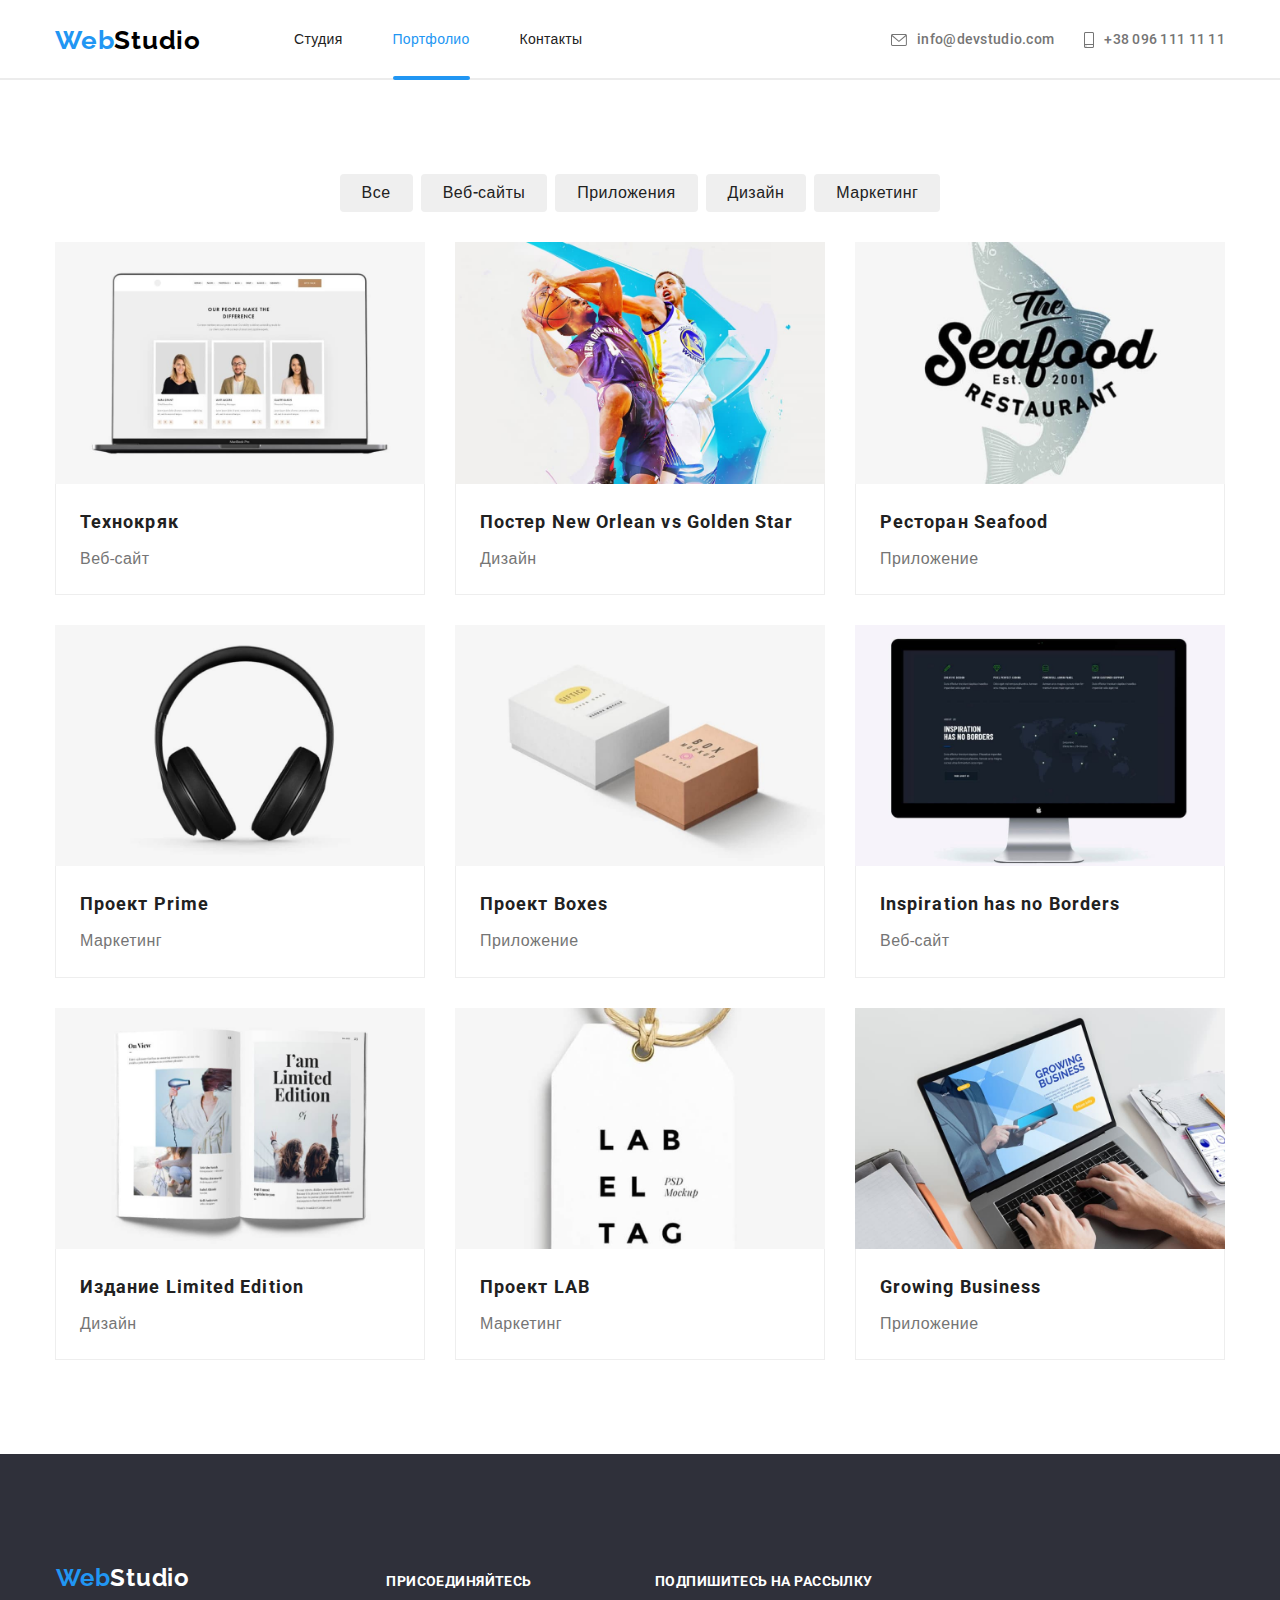
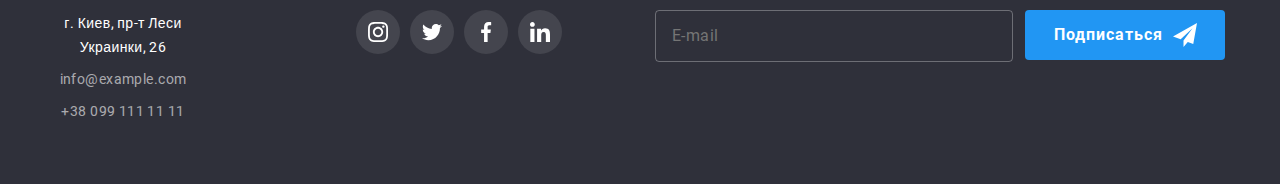
==== commit 4c8c25db: "картинки 1х и 2х,футер для таблета" ====
--- a/portfolio.html
+++ b/portfolio.html
@@ -18,7 +18,7 @@
             <nav class="main-nav">
 
                 <a class="logo" href="/"><span class="logo-web">Web</span>Studio</a>
-                <button type="button" class="mobile-menu is-open" 
+                <button type="button" class="mobile-menu" 
                     aria-controls="menu-container"
                     aria-expanded="false" data-menu-button>
                    <svg width="24" height="16" aria-label="переключатель мобального меню">
@@ -26,7 +26,7 @@
                        <use class="icon-cross" href="./images/mobyl-sprite.svg#icon-bigclose" ></use>
                    </svg>
                 </button>
-                <div class="menu-container is-open" data-menu id="menu-container">
+                <div class="menu-container" data-menu id="menu-container">
                     <ul class="navigacion">
                         <li class="item"><a class="link" href="./index.html">Студия</a></li>
                         <li class="item"><a class="studio" href="">Портфолио</a></li>
@@ -93,7 +93,10 @@
                 <li class="item">
                     <a href="" class="link">
                     <div class="img-overlay">
-                        <img src="./images/techno.jpg"  alt="" width="370">
+                        <img 
+                        src="./images/techno@1x.jpg"  
+                        alt=""
+                        srcset="./images/techno@2x.jpg">
                         <p class="overlay">Технокряк это современная площадка распространения коронавируса. Компании используют эту платформу для цифрового шпионажа и атак на защищённые сервера конкурентов.</p>
                     </div>
                     <div class="examples-content">
@@ -105,7 +108,9 @@
                 <li class="item">
                     <a href="" class="link">
                     <div class="img-overlay">
-                        <img src="./images/poster.jpg"  alt="" width="370">
+                        <img src="./images/poster@1x.jpg"  
+                        alt="" 
+                        srcset="./images/poster@2x.jpg">
                         <p class="overlay">Технокряк это современная площадка распространения коронавируса. Компании используют эту платформу для цифрового шпионажа и атак на защищённые сервера конкурентов.</p>
                     </div>
                     <div class="examples-content">
@@ -117,7 +122,9 @@
                 <li class="item">
                     <a href="" class="link">
                     <div class="img-overlay">
-                        <img src="./images/restaurant.jpg"  alt="">
+                        <img src="./images/restaurant@1x.jpg"  
+                        alt=""
+                        srcset="./images/restaurant@2x.jpg">
                         <p class="overlay">Технокряк это современная площадка распространения коронавируса. Компании используют эту платформу для цифрового шпионажа и атак на защищённые сервера конкурентов.</p>
                     </div>
                     <div class="examples-content">
@@ -129,7 +136,9 @@
                 <li class="item">
                     <a href="" class="link">
                     <div class="img-overlay">
-                        <img src="./images/project-prime.jpg" alt="">
+                        <img src="./images/project-prime@1x.jpg" 
+                        alt=""
+                        srcset="./images/project-prime@2x.jpg">
                         <p class="overlay">Технокряк это современная площадка распространения коронавируса. Компании используют эту платформу для цифрового шпионажа и атак на защищённые сервера конкурентов.</p>
                     </div>
                     <div class="examples-content">
@@ -141,7 +150,9 @@
                 <li class="item">
                     <a href="" class="link">
                     <div class="img-overlay">
-                        <img src="./images/project-boxes.jpg" alt="">
+                        <img src="./images/project-boxes@1x.jpg" 
+                        alt=""
+                        srcset="./images/project-boxes@2x.jpg">
                         <p class="overlay">Технокряк это современная площадка распространения коронавируса. Компании используют эту платформу для цифрового шпионажа и атак на защищённые сервера конкурентов.</p>
                     </div>
                     <div class="examples-content">
@@ -153,7 +164,9 @@
                 <li class="item">
                     <a href="" class="link">
                     <div class="img-overlay">
-                        <img src="./images/inspiration.jpg" alt="">
+                        <img src="./images/inspiration@1x.jpg" 
+                        alt=""
+                        srcset="./images/inspiration@2x.jpg">
                         <p class="overlay">Технокряк это современная площадка распространения коронавируса. Компании используют эту платформу для цифрового шпионажа и атак на защищённые сервера конкурентов.</p>
                     </div>
                     <div class="examples-content">
@@ -165,7 +178,9 @@
                 <li class="item">
                     <a href="" class="link">
                     <div class="img-overlay">
-                        <img src="./images/limited.jpg" alt="">
+                        <img src="./images/limited@1x.jpg" 
+                        alt=""
+                        srcset="./images/limited@2x.jpg">
                         <p class="overlay">Технокряк это современная площадка распространения коронавируса. Компании используют эту платформу для цифрового шпионажа и атак на защищённые сервера конкурентов.</p>
                     </div>
                     <div class="examples-content">
@@ -177,7 +192,9 @@
                 <li class="item">
                     <a href="" class="link">
                     <div class="img-overlay">
-                        <img src="./images/project-lab.jpg" alt="">
+                        <img src="./images/project-lab@1x.jpg" 
+                        alt=""
+                        srcset="./images/project-lab@2x.jpg">
                         <p class="overlay">Технокряк это современная площадка распространения коронавируса. Компании используют эту платформу для цифрового шпионажа и атак на защищённые сервера конкурентов.</p>
                     </div>
                     <div class="examples-content">
@@ -189,7 +206,9 @@
                 <li class="item">
                     <a href="" class="link">
                     <div class="img-overlay">
-                        <img src="./images/growing.jpg" alt="">
+                        <img src="./images/growing@1x.jpg" 
+                        alt=""
+                        srcset="./images/growing@2x.jpg">
                         <p class="overlay">Технокряк это современная площадка распространения коронавируса. Компании используют эту платформу для цифрового шпионажа и атак на защищённые сервера конкурентов.</p>
                     </div>
                     <div class="examples-content">
@@ -204,8 +223,8 @@
     </main>
     <footer class="footer section">
         <div class="container">
+            <div class="tablet-flex">
             <div class="address-container">
-
                 <a class="logo-white" href="/"><span class="logo-web">Web</span>Studio</a>
                 <address class="footer-address">
                     <p class="address"> г. Киев, пр-т Леси Украинки, 26 </p>
@@ -238,6 +257,7 @@
                     </li>
                 </ul>
             </div>
+            </div>
             <form class="form" action="#">
                     <b class="social-networks text-form">подпишитесь на рассылку</b>
                     <div class="form-subscribe">
--- a/css/main.min.css
+++ b/css/main.min.css
@@ -1,2 +1,2 @@
-@font-face{font-family:'roboto';src:url(../fonts/roboto-v20-latin-regular.woff);font-style:normal;font-weight:normal}@font-face{font-family:'roboto';src:url(../fonts/roboto-v20-latin-500.woff);font-style:normal;font-weight:500}@font-face{font-family:'roboto';src:url(../fonts/roboto-v20-latin-900.woff);font-style:normal;font-weight:900}@font-face{font-family:'raleway';src:url(../fonts/raleway-v18-latin-700.woff);font-style:normal;font-weight:700}body{background-color:#fff;color:#757575;font-family:Roboto,sans-serif;font-style:normal}a{text-decoration:none}ul{list-style:none;margin:0;padding:0}h1,h2,h3,p{margin-top:0;margin-bottom:0}.img{display:block;max-width:100%;height:auto}.container{margin-left:auto;margin-right:auto;padding-left:15px;padding-right:15px}@media screen and (min-width: 480px){.container{width:480px}}@media screen and (min-width: 768px){.container{width:768px}}@media screen and (min-width: 1200px){.container{width:1200px}}.portfolio h2{font-weight:700;font-size:18px;line-height:2;letter-spacing:0.06em;color:#212121}.portfolio p{font-weight:400;font-size:16px;line-height:1.88;letter-spacing:0.03em;color:#757575}.header{font-weight:500;font-size:14px;line-height:1.14;letter-spacing:0.02em;position:relative}.header::after{content:'';height:2px;background-color:#ECECEC;position:absolute;display:block;left:0;bottom:0;width:100%}@media screen and (min-width: 768px){.navigacion,.main-nav,.main-header,.menu-container{display:flex}.navigacion .item+.item{margin-left:50px}}@media screen and (min-width: 768px) and (max-width: 1199px){.contacts .item:not(:last-child){margin-bottom:10px}.navigacion{margin-left:88px}.contacts{margin-left:auto}.menu-container{align-items:center}}@media screen and (min-width: 1200px){.contacts{display:flex;margin-left:auto}.navigacion{margin-left:93px}.contacts .telefon{padding-top:32px;padding-bottom:32px}.contacts .item+.item{margin-left:30px}}.main-nav{align-items:center;width:100%}.menu-container{width:100%}.contacts-icon,.icon{fill:currentColor}.contacts .telefon{display:inline-flex;color:#757575;align-items:center;transition:color 250ms cubic-bezier(0.4, 0, 0.2, 1)}.contacts .focus:hover,.contacts .focus:focus{color:#2196F3;fill:currentColor}.navigacion .studio{color:#2196F3;display:block;position:relative}@media screen and (min-width: 768px){.navigacion .studio{padding-top:32px;padding-bottom:32px}}.studio::after{content:'';display:block;width:100%;height:4px;background-color:#2196F3;position:absolute;left:0;bottom:0;border-radius:2px;z-index:1}.navigacion .link{color:#212121;display:block;padding-top:32px;padding-bottom:32px;transition:color 250ms cubic-bezier(0.4, 0, 0.2, 1)}.navigacion .link:hover,.navigacion .link:focus{color:#2196F3}.contacts .item svg{margin-right:10px}.logo,.logo-white{font-family:Raleway,sans-serif;font-weight:700;font-size:24px;line-height:1.16;letter-spacing:0.03em}@media screen and (min-width: 1200px){.logo{font-size:26px;line-height:1.19}}.logo{color:#000}.logo-white{color:#fff}.logo-web{color:#2196F3}.hero{text-align:center;padding-top:118px;padding-bottom:118px}.hero-cont{background:#C4C4C4;width:100%;background-image:linear-gradient(to right, rgba(47,48,58,0.4), rgba(47,48,58,0.4)),url(../images/fond.jpg);background-repeat:no-repeat;background-position:center;height:400px;max-width:480px;margin-left:auto;margin-right:auto;background-size:cover}@media screen and (min-width: 768px){.hero-cont{height:400px;max-width:768px}}@media screen and (min-width: 1200px){.hero-cont{height:600px;max-width:1600px}}.hero .hero-title{font-weight:900;font-size:26px;line-height:1.62;letter-spacing:0.06em;color:#fff;text-transform:uppercase;margin-bottom:30px}.hero-button{margin:0;font-weight:700;font-size:16px;line-height:1.88;letter-spacing:0.06em;color:#fff;background-color:#2196F3;display:inline-block;min-width:200px;height:50px;border-radius:4px;padding:10px 32px;cursor:pointer;border:none}.backdrop{position:fixed;top:0;left:0;width:100%;height:100%;background:rgba(0,0,0,0.2);opacity:1;overflow-y:scroll}@media screen and (min-width: 480px){.modal{width:450px}.modal-input,.modal-textarea{width:370px}.modal-textarea{width:370px}}@media screen and (min-width: 1200px){.modal{width:528px}.modal-input,.modal-textarea{width:448px}.modal-textarea{width:448px}}.modal{height:581px;background-color:#fff;position:absolute;top:50%;left:50%;transform:translate(-50%, -50%) scale(1);transition:transform 250ms cubic-bezier(0.4, 0, 0.2, 1);padding:40px}.backdrop.is-hidden .modal{transform:translate(-50%, -50%) scale(0.8)}.close-modal{position:absolute;top:8px;right:8px;display:block;display:flex;border-radius:50%;padding:8px;cursor:pointer;background-color:#fff;border:1px solid rgba(0,0,0,0.1);background-origin:border-box;color:#000;transition:color 250ms cubic-bezier(0.4, 0, 0.2, 1)}.close-modal .icon{fill:currentColor}.close-modal:focus .icon,.close-modal:hover .icon{color:#2196F3}.backdrop.is-hidden{opacity:0;pointer-events:none}.modal-input{display:block;height:40px;border:1px solid rgba(33,33,33,0.2);border-radius:4px;outline:none;transition:border 250ms cubic-bezier(0.4, 0, 0.2, 1)}.modal-icon{position:relative;color:#212121;transition:color 250ms cubic-bezier(0.4, 0, 0.2, 1)}.modal-icon .icon{position:absolute;left:12px;top:50%;transform:translateY(-50%);fill:currentColor}.modal-field{display:block;font-weight:400;font-size:12px;line-height:1.16;letter-spacing:0.01em;margin-bottom:4px;text-align:left;color:#757575;margin-top:10px}.label-check{display:block;font-weight:400;font-size:14px;line-height:1.71;letter-spacing:0.03em;margin-left:36px;color:#757575}.modal-textarea{display:block;height:120px;border:1px solid rgba(33,33,33,0.2);border-radius:4px;outline:none;transition:border 250ms cubic-bezier(0.4, 0, 0.2, 1)}.modal-textarea::placeholder{font-weight:normal;font-size:12px;line-height:1.16;letter-spacing:0.01em;color:rgba(117,117,117,0.5);padding:12px 16px}.modal-textarea:focus{padding:12px 16px;border-color:#2196F3}.modal-check{display:flex;margin-top:20px;align-items:center;position:relative}.modal-input:not(:placeholder-shown),.modal-input:focus{padding-left:40px;border-color:#2196F3}.modal-input:focus+.icon{color:#2196F3}.hero-button.check{display:block;margin-right:auto;margin-left:auto}.check-input{margin-left:12px;margin-right:8px}.modal-check::before{display:block;content:'';position:absolute;top:5px;left:11px;width:16px;height:15px;border-radius:2px;border:2px solid #212121;transition:border 250ms cubic-bezier(0.4, 0, 0.2, 1),color 250ms cubic-bezier(0.4, 0, 0.2, 1),background-color 250ms cubic-bezier(0.4, 0, 0.2, 1)}.check-input:focus+.modal-check::before{border-color:#2196F3}.check-input:checked+.modal-check::before{background-color:#2196F3;background-image:url(../images/icon-check18.svg);background-size:contain;background-origin:border-box;border-color:#2196F3}.modal-form{text-align:center}.hero-button.check{margin-top:30px}.hero-button.check:hover,.hero-button.check:focus{background-color:#188CE8}.modal-title{font-weight:700;font-size:20px;line-height:1.15;text-align:center;letter-spacing:0.03em;color:#212121;margin-bottom:12px}.modal-field+.modal-field{margin-top:10px}.modal-link{text-decoration:underline;color:#2196F3}.our-quality{padding-top:60px;padding-bottom:60px}.visually-hidder{position:absolute;width:1px;height:1px;margin:-1px;border:0;padding:0;clip:rect(0 0 0 0);overflow:hidden}.quality .quality-title{color:#212121;font-weight:700;font-size:14px;line-height:1.14;letter-spacing:0.03em;text-transform:uppercase;margin-bottom:10px;text-align:center}.quality .quality-text{font-weight:400;font-size:14px;line-height:1.71}@media screen and (min-width: 768px){.our-quality .quality{display:flex;flex-wrap:wrap;margin:-15px;justify-content:center;text-align:center}.quality-item{width:354px;margin:15px}}@media screen and (min-width: 1200px){.our-quality .quality{display:flex;flex-wrap:wrap;margin:-15px;justify-content:center;text-align:center}.quality-item{width:270px;margin:15px}}.quality-item:not(:last-child){margin-bottom:30px}.quality-item .icon{height:120px;border-radius:4px;background:#F5F4FA;margin-bottom:30px;display:flex;justify-content:center;align-items:center}.section-title{color:#212121;font-weight:700;font-size:28px;line-height:1.17;text-align:center;margin-bottom:30px}.section-work{display:none}.section-team{background-color:#F5F4FA;padding-top:60px;padding-bottom:60px;text-align:center}.team .item{box-shadow:0px 1px 3px rgba(0,0,0,0.12),0px 1px 1px rgba(0,0,0,0.14),0px 2px 1px rgba(0,0,0,0.2);border-radius:0px 0px 4px 4px;background:#fff;width:450px}.team-worker{padding:30px 122px 24px 122px;text-align:center}@media screen and (min-width: 768px){.section-team .team{display:flex;flex-wrap:wrap;margin:-15px}.section-team .item{width:354px;margin:15px}.team-worker{padding:30px 74px 24px 74px;text-align:center}}@media screen and (min-width: 1200px){.section-team .team{display:flex;flex-wrap:wrap;margin:-15px}.section-team .item{width:270px;margin:15px}.team-worker{padding:30px 32px;text-align:center}}.team img{display:block}.team .team-name{color:#212121;font-weight:500;font-size:16px;line-height:1.18;letter-spacing:0.03em;margin-bottom:10px}.team .team-prof{font-weight:400;font-size:16px;line-height:1.18;letter-spacing:0.03em;margin-bottom:16px}.team-worker .network .icon,.clients-link .icon{fill:currentColor}.network-link .link{display:flex;width:44px;height:44px;justify-content:center;align-items:center;color:#AFB1B8;border-radius:50%;transition:color 250ms cubic-bezier(0.4, 0, 0.2, 1),background 250ms cubic-bezier(0.4, 0, 0.2, 1)}.network-link .link:hover,.network-link .link:focus{color:#fff;background:#2196F3}.network{display:flex}a{display:block}.clients{padding-bottom:60px;padding-top:60px}.clients h2{margin-bottom:30px}.clients-list{display:flex;flex-wrap:wrap;margin:-15px}@media screen and (max-width: 480px){.clients .clients-link{width:calc((100% - 2 * 15px) / 2)}}.clients-link .link{display:flex;border-radius:4px;margin:15px;border:1px solid #AFB1B8;justify-content:center;align-items:center;color:#AFB1B8;transition:color 250ms cubic-bezier(0.4, 0, 0.2, 1),border 250ms cubic-bezier(0.4, 0, 0.2, 1)}@media screen and (min-width: 480px) and (max-width: 767px){.clients-link .link{width:210px;height:90px}}@media screen and (min-width: 768px) and (max-width: 1199px){.clients-link .link{width:226px;height:90px}}@media screen and (min-width: 1200px){.clients-link .link{width:170px;height:90px}}.clients-link .link:hover,.clients-link .link:focus{border:1px solid #2196F3;color:#2196F3;border-radius:4px}.filter-button{font-weight:500;font-size:16px;line-height:1.62;text-align:center;letter-spacing:0.03em;color:#212121;font-family:Roboto,sans-serif;border-radius:4px;padding:6px 22px;border-style:none;transition:color 250ms cubic-bezier(0.4, 0, 0.2, 1),background-color 250ms cubic-bezier(0.4, 0, 0.2, 1),box-shadow 250ms cubic-bezier(0.4, 0, 0.2, 1)}.filter .filter-button:hover,.filter .filter-button:focus{color:#fff;background-color:#2196F3;box-shadow:0px 3px 1px rgba(0,0,0,0.1),0px 1px 2px rgba(0,0,0,0.08),0px 2px 2px rgba(0,0,0,0.12)}.filter{display:flex;flex-wrap:wrap}@media screen and (min-width: 1200px){.filter{justify-content:center;margin-bottom:50px}}@media screen and (min-width: 768px){.filter{margin-bottom:30px;justify-content:center}}@media screen and (min-width: 480px){.projects.container{padding:60px 15px}}@media screen and (min-width: 1200px){.projects.container{padding-top:94px;padding-bottom:94px}}.filter .item+.item{margin-left:8px}.examples .item a{display:block}.examples .item img{display:block}@media screen and (max-width: 767px){.filter .item{margin-top:15px}.portfolio .filter{margin-top:-15px;margin-bottom:40px}}@media screen and (min-width: 768px) and (max-width: 1199px){.examples .item{width:354px;margin:15px}.examples{display:flex;flex-wrap:wrap;margin:-15px}}.examples-content{padding:20px 24px;border:1px solid #EEEEEE;border-top:none}.examples-text{margin-bottom:4px}@media screen and (min-width: 1200px){.examples{display:flex;flex-wrap:wrap}.examples .item{width:calc((100% - 60px) / 3);margin-right:30px;margin-bottom:30px}.examples .item:nth-child(3n){margin-right:0}.examples .item:nth-last-child(-n+3){margin-bottom:0}}.examples .overlay{position:absolute;top:0;left:0;width:100%;height:100%;padding:63px 24px;font-family:Roboto,sans-serif;font-weight:400;font-size:18px;line-height:1.56;letter-spacing:0.03em;background:rgba(33,150,243,0.9);color:#fff;transform:translateY(100%);transition:transform 250ms cubic-bezier(0.4, 0, 0.2, 1)}.examples .item:nth-child(3n){margin-right:0}.examples .item:nth-last-child(-n+3){margin-bottom:0}.examples .link{transition:box-shadow 250ms cubic-bezier(0.4, 0, 0.2, 1)}.examples .link:hover{box-shadow:0px 1px 1px rgba(0,0,0,0.12),0px 4px 4px rgba(0,0,0,0.06),1px 4px 6px rgba(0,0,0,0.16)}.examples .img-overlay{position:relative;overflow:hidden}.examples .link:hover .overlay{transform:translate(0)}.footer{background-color:#2F303A;font-weight:400;font-size:14px;line-height:1.71;letter-spacing:0.03em;padding-top:60px;padding-bottom:60px}.footer .address{color:#fff;font-style:normal}.footer-address{margin-top:20px}.text-form{display:block}.social-networks{font-size:14px;font-weight:700;line-height:1.14;letter-spacing:0.03em;text-transform:uppercase;color:#fff;margin-bottom:20px;margin-top:60px}.address-tel{font-size:14px;line-height:1.71;letter-spacing:0.03em;font-style:normal;color:rgba(255,255,255,0.6);margin-top:8px}@media screen and (max-width: 767px){.footer{text-align:center}.network{justify-content:center}.form-input{margin-bottom:20px}}@media screen and (min-width: 768px){.footer .tablet-flex{display:flex;align-items:baseline;justify-content:center}.footer .social{margin-left:165px}.footer{text-align:center}.form-input{margin-bottom:20px;margin-right:auto;margin-left:auto}}@media screen and (min-width: 1200px){.footer .container{display:flex;align-items:baseline}.form{margin-left:93px;align-items:flex-end;justify-content:flex-start}.form-subscribe{display:flex}.text-form{display:block}.form-input{margin-right:12px}}.network{display:flex}.hero-button.form-btn{padding:10px 29px;text-align:left;position:relative}.form .icon{position:absolute;top:50%;transform:translateY(-50%);right:28px}.social .link{background:#44454E;transition:background 250ms cubic-bezier(0.4, 0, 0.2, 1)}.network .network-link+.network-link{margin-left:10px}.social .network .link{border-radius:50%}.social .network-link .icon{fill:#fff}.footer .network-link .link:hover,.footer .network-link .link:focus{background:#2196F3}.form-input{display:block;font-size:16px;line-height:1.25;color:rgba(255,255,255,0.6);letter-spacing:0.03em;min-width:450px;padding:15px 16px;cursor:pointer;border:1px solid rgba(255,255,255,0.3);border-radius:4px;background:none}.text-form{display:block}.mobile-menu{display:block;margin:0px;border:none;margin-left:auto;background-color:transparent}@media screen and (min-width: 768px){.mobile-menu{display:none}}.mobile-menu .icon-cross{display:none}.mobile-menu.is-open .icon-cross{display:block}.mobile-menu.is-open .icon-menu{display:none}@media screen and (max-width: 767px){.main-nav{display:flex}.navigacion .item a{display:inline}.navigacion .item:not(:last-child){margin-bottom:40px}.navigacion .studio{padding-bottom:8px}.contacts{margin-top:60px}.contacts .item:not(:last-child){margin-bottom:16px}.menu-container{display:none;text-align:center;position:absolute;left:0;width:100%;top:100%;background-color:#fff;padding:60px 100px}.menu-container.is-open{display:block}}
+@font-face{font-family:'roboto';src:url(../fonts/roboto-v20-latin-regular.woff);font-style:normal;font-weight:normal}@font-face{font-family:'roboto';src:url(../fonts/roboto-v20-latin-500.woff);font-style:normal;font-weight:500}@font-face{font-family:'roboto';src:url(../fonts/roboto-v20-latin-900.woff);font-style:normal;font-weight:900}@font-face{font-family:'raleway';src:url(../fonts/raleway-v18-latin-700.woff);font-style:normal;font-weight:700}body{background-color:#fff;color:#757575;font-family:Roboto,sans-serif;font-style:normal}a{text-decoration:none}ul{list-style:none;margin:0;padding:0}h1,h2,h3,p{margin-top:0;margin-bottom:0}.img{display:block;max-width:100%;height:auto}.container{margin-left:auto;margin-right:auto;padding-left:15px;padding-right:15px}@media screen and (min-width: 480px){.container{width:480px}}@media screen and (min-width: 768px){.container{width:768px}}@media screen and (min-width: 1200px){.container{width:1200px}}.portfolio h2{font-weight:700;font-size:18px;line-height:2;letter-spacing:0.06em;color:#212121}.portfolio p{font-weight:400;font-size:16px;line-height:1.88;letter-spacing:0.03em;color:#757575}.header{font-weight:500;font-size:14px;line-height:1.14;letter-spacing:0.02em;position:relative}.header::after{content:'';height:2px;background-color:#ECECEC;position:absolute;display:block;left:0;bottom:0;width:100%}@media screen and (min-width: 768px){.navigacion,.main-nav,.main-header,.menu-container{display:flex}.navigacion .item+.item{margin-left:50px}}@media screen and (min-width: 768px) and (max-width: 1199px){.contacts .item:not(:last-child){margin-bottom:10px}.navigacion{margin-left:88px}.contacts{margin-left:auto}.menu-container{align-items:center}}@media screen and (min-width: 1200px){.contacts{display:flex;margin-left:auto}.navigacion{margin-left:93px}.contacts .telefon{padding-top:32px;padding-bottom:32px}.contacts .item+.item{margin-left:30px}}.main-nav{align-items:center;width:100%}.menu-container{width:100%}.contacts-icon,.icon{fill:currentColor}.contacts .telefon{display:inline-flex;color:#757575;align-items:center;transition:color 250ms cubic-bezier(0.4, 0, 0.2, 1)}.contacts .focus:hover,.contacts .focus:focus{color:#2196F3;fill:currentColor}.navigacion .studio{color:#2196F3;display:block;position:relative}@media screen and (min-width: 768px){.navigacion .studio{padding-top:32px;padding-bottom:32px}}.studio::after{content:'';display:block;width:100%;height:4px;background-color:#2196F3;position:absolute;left:0;bottom:0;border-radius:2px;z-index:1}.navigacion .link{color:#212121;display:block;padding-top:32px;padding-bottom:32px;transition:color 250ms cubic-bezier(0.4, 0, 0.2, 1)}.navigacion .link:hover,.navigacion .link:focus{color:#2196F3}.contacts .item svg{margin-right:10px}.logo,.logo-white{font-family:Raleway,sans-serif;font-weight:700;font-size:24px;line-height:1.16;letter-spacing:0.03em}@media screen and (min-width: 1200px){.logo{font-size:26px;line-height:1.19}}.logo{color:#000}.logo-white{color:#fff}.logo-web{color:#2196F3}.hero{text-align:center;padding-top:118px;padding-bottom:118px}.hero-cont{background:#C4C4C4;width:100%;background-image:linear-gradient(to right, rgba(47,48,58,0.4), rgba(47,48,58,0.4)),url(../images/fond.jpg);background-repeat:no-repeat;background-position:center;height:400px;margin-left:auto;margin-right:auto;background-size:cover}@media screen and (min-device-pixel-ratio: 2), screen and (min-resolution: 192dpi), screen and (min-resolution: 2dppx){.hero-cont{background-image:linear-gradient(to right, rgba(47,48,58,0.4), rgba(47,48,58,0.4)),url(../images/fond@2x.jpg)}}@media screen and (min-width: 1200px){.hero-cont{height:600px}}.hero .hero-title{font-weight:900;font-size:26px;line-height:1.62;letter-spacing:0.06em;color:#fff;text-transform:uppercase;margin-bottom:30px}.hero-button{margin:0;font-weight:700;font-size:16px;line-height:1.88;letter-spacing:0.06em;color:#fff;background-color:#2196F3;display:inline-block;min-width:200px;height:50px;border-radius:4px;padding:10px 32px;cursor:pointer;border:none}.backdrop{position:fixed;top:0;left:0;width:100%;height:100%;background:rgba(0,0,0,0.2);opacity:1;overflow-y:scroll}@media screen and (min-width: 480px){.modal{width:450px}.modal-input,.modal-textarea{width:370px}.modal-textarea{width:370px}}@media screen and (min-width: 1200px){.modal{width:528px}.modal-input,.modal-textarea{width:448px}.modal-textarea{width:448px}}.modal{height:581px;background-color:#fff;position:absolute;top:50%;left:50%;transform:translate(-50%, -50%) scale(1);transition:transform 250ms cubic-bezier(0.4, 0, 0.2, 1);padding:40px}.backdrop.is-hidden .modal{transform:translate(-50%, -50%) scale(0.8)}.close-modal{position:absolute;top:8px;right:8px;display:block;display:flex;border-radius:50%;padding:8px;cursor:pointer;background-color:#fff;border:1px solid rgba(0,0,0,0.1);background-origin:border-box;color:#000;transition:color 250ms cubic-bezier(0.4, 0, 0.2, 1)}.close-modal .icon{fill:currentColor}.close-modal:focus .icon,.close-modal:hover .icon{color:#2196F3}.backdrop.is-hidden{opacity:0;pointer-events:none}.modal-input{display:block;height:40px;border:1px solid rgba(33,33,33,0.2);border-radius:4px;outline:none;transition:border 250ms cubic-bezier(0.4, 0, 0.2, 1)}.modal-icon{position:relative;color:#212121;transition:color 250ms cubic-bezier(0.4, 0, 0.2, 1)}.modal-icon .icon{position:absolute;left:12px;top:50%;transform:translateY(-50%);fill:currentColor}.modal-field{display:block;font-weight:400;font-size:12px;line-height:1.16;letter-spacing:0.01em;margin-bottom:4px;text-align:left;color:#757575;margin-top:10px}.label-check{display:block;font-weight:400;font-size:14px;line-height:1.71;letter-spacing:0.03em;margin-left:36px;color:#757575}.modal-textarea{display:block;height:120px;border:1px solid rgba(33,33,33,0.2);border-radius:4px;outline:none;transition:border 250ms cubic-bezier(0.4, 0, 0.2, 1)}.modal-textarea::placeholder{font-weight:normal;font-size:12px;line-height:1.16;letter-spacing:0.01em;color:rgba(117,117,117,0.5);padding:12px 16px}.modal-textarea:focus{padding:12px 16px;border-color:#2196F3}.modal-check{display:flex;margin-top:20px;align-items:center;position:relative}.modal-input:not(:placeholder-shown),.modal-input:focus{padding-left:40px;border-color:#2196F3}.modal-input:focus+.icon{color:#2196F3}.hero-button.check{display:block;margin-right:auto;margin-left:auto}.check-input{margin-left:12px;margin-right:8px}.modal-check::before{display:block;content:'';position:absolute;top:5px;left:11px;width:16px;height:15px;border-radius:2px;border:2px solid #212121;transition:border 250ms cubic-bezier(0.4, 0, 0.2, 1),color 250ms cubic-bezier(0.4, 0, 0.2, 1),background-color 250ms cubic-bezier(0.4, 0, 0.2, 1)}.check-input:focus+.modal-check::before{border-color:#2196F3}.check-input:checked+.modal-check::before{background-color:#2196F3;background-image:url(../images/icon-check18.svg);background-size:contain;background-origin:border-box;border-color:#2196F3}.modal-form{text-align:center}.hero-button.check{margin-top:30px}.hero-button.check:hover,.hero-button.check:focus{background-color:#188CE8}.modal-title{font-weight:700;font-size:20px;line-height:1.15;text-align:center;letter-spacing:0.03em;color:#212121;margin-bottom:12px}.modal-field+.modal-field{margin-top:10px}.modal-link{text-decoration:underline;color:#2196F3}.our-quality{padding-top:60px;padding-bottom:60px}.visually-hidder{position:absolute;width:1px;height:1px;margin:-1px;border:0;padding:0;clip:rect(0 0 0 0);overflow:hidden}.quality .quality-title{color:#212121;font-weight:700;font-size:14px;line-height:1.14;letter-spacing:0.03em;text-transform:uppercase;margin-bottom:10px;text-align:center}.quality .quality-text{font-weight:400;font-size:14px;line-height:1.71}@media screen and (min-width: 768px){.our-quality .quality{display:flex;flex-wrap:wrap;margin:-15px;justify-content:center;text-align:center}.quality-item{width:354px;margin:15px}}@media screen and (min-width: 1200px){.our-quality .quality{display:flex;flex-wrap:wrap;margin:-15px;justify-content:center;text-align:center}.quality-item{width:270px;margin:15px}}.quality-item:not(:last-child){margin-bottom:30px}.quality-item .icon{height:120px;border-radius:4px;background:#F5F4FA;margin-bottom:30px;display:flex;justify-content:center;align-items:center}.section-title{color:#212121;font-weight:700;font-size:28px;line-height:1.17;text-align:center;margin-bottom:30px}.section-work{display:none}.section-team{background-color:#F5F4FA;padding-top:60px;padding-bottom:60px;text-align:center}.team .item{box-shadow:0px 1px 3px rgba(0,0,0,0.12),0px 1px 1px rgba(0,0,0,0.14),0px 2px 1px rgba(0,0,0,0.2);border-radius:0px 0px 4px 4px;background:#fff;width:450px}.team-worker{padding:30px 122px 24px 122px;text-align:center}@media screen and (min-width: 768px){.section-team .team{display:flex;flex-wrap:wrap;margin:-15px}.section-team .item{width:354px;margin:15px}.team-worker{padding:30px 74px 24px 74px;text-align:center}}@media screen and (min-width: 1200px){.section-team .team{display:flex;flex-wrap:wrap;margin:-15px}.section-team .item{width:270px;margin:15px}.team-worker{padding:30px 32px;text-align:center}}.team img{display:block}.team .team-name{color:#212121;font-weight:500;font-size:16px;line-height:1.18;letter-spacing:0.03em;margin-bottom:10px}.team .team-prof{font-weight:400;font-size:16px;line-height:1.18;letter-spacing:0.03em;margin-bottom:16px}.team-worker .network .icon,.clients-link .icon{fill:currentColor}.network-link .link{display:flex;width:44px;height:44px;justify-content:center;align-items:center;color:#AFB1B8;border-radius:50%;transition:color 250ms cubic-bezier(0.4, 0, 0.2, 1),background 250ms cubic-bezier(0.4, 0, 0.2, 1)}.network-link .link:hover,.network-link .link:focus{color:#fff;background:#2196F3}.network{display:flex}a{display:block}.clients{padding-bottom:60px;padding-top:60px}.clients h2{margin-bottom:30px}.clients-list{display:flex;flex-wrap:wrap;margin:-15px}@media screen and (max-width: 480px){.clients .clients-link{width:calc((100% - 2 * 15px) / 2)}}.clients-link .link{display:flex;border-radius:4px;margin:15px;border:1px solid #AFB1B8;justify-content:center;align-items:center;color:#AFB1B8;transition:color 250ms cubic-bezier(0.4, 0, 0.2, 1),border 250ms cubic-bezier(0.4, 0, 0.2, 1)}@media screen and (min-width: 480px) and (max-width: 767px){.clients-link .link{width:210px;height:90px}}@media screen and (min-width: 768px) and (max-width: 1199px){.clients-link .link{width:226px;height:90px}}@media screen and (min-width: 1200px){.clients-link .link{width:170px;height:90px}}.clients-link .link:hover,.clients-link .link:focus{border:1px solid #2196F3;color:#2196F3;border-radius:4px}.filter-button{font-weight:500;font-size:16px;line-height:1.62;text-align:center;letter-spacing:0.03em;color:#212121;font-family:Roboto,sans-serif;border-radius:4px;padding:6px 22px;border-style:none;transition:color 250ms cubic-bezier(0.4, 0, 0.2, 1),background-color 250ms cubic-bezier(0.4, 0, 0.2, 1),box-shadow 250ms cubic-bezier(0.4, 0, 0.2, 1)}.filter .filter-button:hover,.filter .filter-button:focus{color:#fff;background-color:#2196F3;box-shadow:0px 3px 1px rgba(0,0,0,0.1),0px 1px 2px rgba(0,0,0,0.08),0px 2px 2px rgba(0,0,0,0.12)}.filter{display:flex;flex-wrap:wrap}@media screen and (min-width: 1200px){.filter{justify-content:center;margin-bottom:50px}}@media screen and (min-width: 768px){.filter{margin-bottom:30px;justify-content:center}}@media screen and (min-width: 480px){.projects.container{padding:60px 15px}}@media screen and (min-width: 1200px){.projects.container{padding-top:94px;padding-bottom:94px}}.filter .item+.item{margin-left:8px}.examples .item a{display:block}.examples .item img{display:block;max-width:100%;height:auto}@media screen and (max-width: 767px){.examples .item{width:450px}.examples img{width:450px}.filter .item{margin-top:15px}.portfolio .filter{margin-top:-15px;margin-bottom:40px}}@media screen and (min-width: 768px) and (max-width: 1199px){.examples .item{width:354px;margin:15px}.examples{display:flex;flex-wrap:wrap;margin:-15px}}.examples-content{padding:20px 24px;border:1px solid #EEEEEE;border-top:none}.examples-text{margin-bottom:4px}@media screen and (min-width: 1200px){.examples{display:flex;flex-wrap:wrap;margin:-15px}.examples .item{margin:15px;width:370px}}.examples .overlay{position:absolute;top:0;left:0;width:100%;height:100%;padding:63px 24px;font-family:Roboto,sans-serif;font-weight:400;font-size:18px;line-height:1.56;letter-spacing:0.03em;background:rgba(33,150,243,0.9);color:#fff;transform:translateY(100%);transition:transform 250ms cubic-bezier(0.4, 0, 0.2, 1)}.examples .link{transition:box-shadow 250ms cubic-bezier(0.4, 0, 0.2, 1)}.examples .link:hover{box-shadow:0px 1px 1px rgba(0,0,0,0.12),0px 4px 4px rgba(0,0,0,0.06),1px 4px 6px rgba(0,0,0,0.16)}.examples .img-overlay{position:relative;overflow:hidden}.examples .link:hover .overlay{transform:translate(0)}.examples .link:focus .overlay{transform:translate(0)}.footer{background-color:#2F303A;font-weight:400;font-size:14px;line-height:1.71;letter-spacing:0.03em;padding-top:60px;padding-bottom:60px}.footer .address{color:#fff;font-style:normal}.footer-address{margin-top:20px}.text-form{display:block}.social-networks{font-size:14px;font-weight:700;line-height:1.14;letter-spacing:0.03em;text-transform:uppercase;color:#fff;margin-bottom:20px;margin-top:60px}.address-tel{font-size:14px;line-height:1.71;letter-spacing:0.03em;font-style:normal;color:rgba(255,255,255,0.6);margin-top:8px}@media screen and (max-width: 767px){.footer{text-align:center}.network{justify-content:center}.form-input{margin-bottom:20px;width:450px}}@media screen and (min-width: 768px){.footer .tablet-flex{display:flex;align-items:baseline;justify-content:center}.footer .social{margin-left:165px}.footer{text-align:center}.form-input{margin-bottom:20px;margin-right:auto;margin-left:auto;width:450px}}@media screen and (min-width: 1200px){.footer .container{display:flex;align-items:baseline}.text-form{text-align:left}.form-input{width:358px}.form{margin-left:93px;align-items:flex-end;justify-content:flex-start}.form-subscribe{display:flex}.text-form{display:block}.form-input{margin-right:12px}}.network{display:flex}.hero-button.form-btn{padding:10px 29px;text-align:left;position:relative}.form .icon{position:absolute;top:50%;transform:translateY(-50%);right:28px}.social .link{background:#44454E;transition:background 250ms cubic-bezier(0.4, 0, 0.2, 1)}.network .network-link+.network-link{margin-left:10px}.social .network .link{border-radius:50%}.social .network-link .icon{fill:#fff}.footer .network-link .link:hover,.footer .network-link .link:focus{background:#2196F3}.form-input{display:block;font-size:16px;line-height:1.25;color:rgba(255,255,255,0.6);letter-spacing:0.03em;padding:15px 16px;cursor:pointer;border:1px solid rgba(255,255,255,0.3);border-radius:4px;background:none}.text-form{display:block}.mobile-menu{display:block;margin:0px;border:none;margin-left:auto;background-color:transparent}@media screen and (min-width: 768px){.mobile-menu{display:none}}.mobile-menu{cursor:pointer;color:#212121}.menu-button{fill:currentColor}.mobile-menu:focus .menu-button,.mobile-menu:hover .menu-button{color:#2196F3}.mobile-menu{cursor:pointer;color:#212121}.mobile-menu .icon-cross{display:none}.mobile-menu.is-open .icon-cross{display:block}.mobile-menu.is-open .icon-menu{display:none}@media screen and (max-width: 767px){.main-nav{display:flex}.navigacion .item a{display:inline}.navigacion .item:not(:last-child){margin-bottom:40px}.navigacion .studio{padding-bottom:8px}.contacts{margin-top:60px}.contacts .item:not(:last-child){margin-bottom:16px}.menu-container{display:none;text-align:center;position:absolute;left:0;width:100%;top:100%;background-color:#fff;padding:60px 100px}.menu-container.is-open{display:block}}
 /*# sourceMappingURL=main.min.css.map */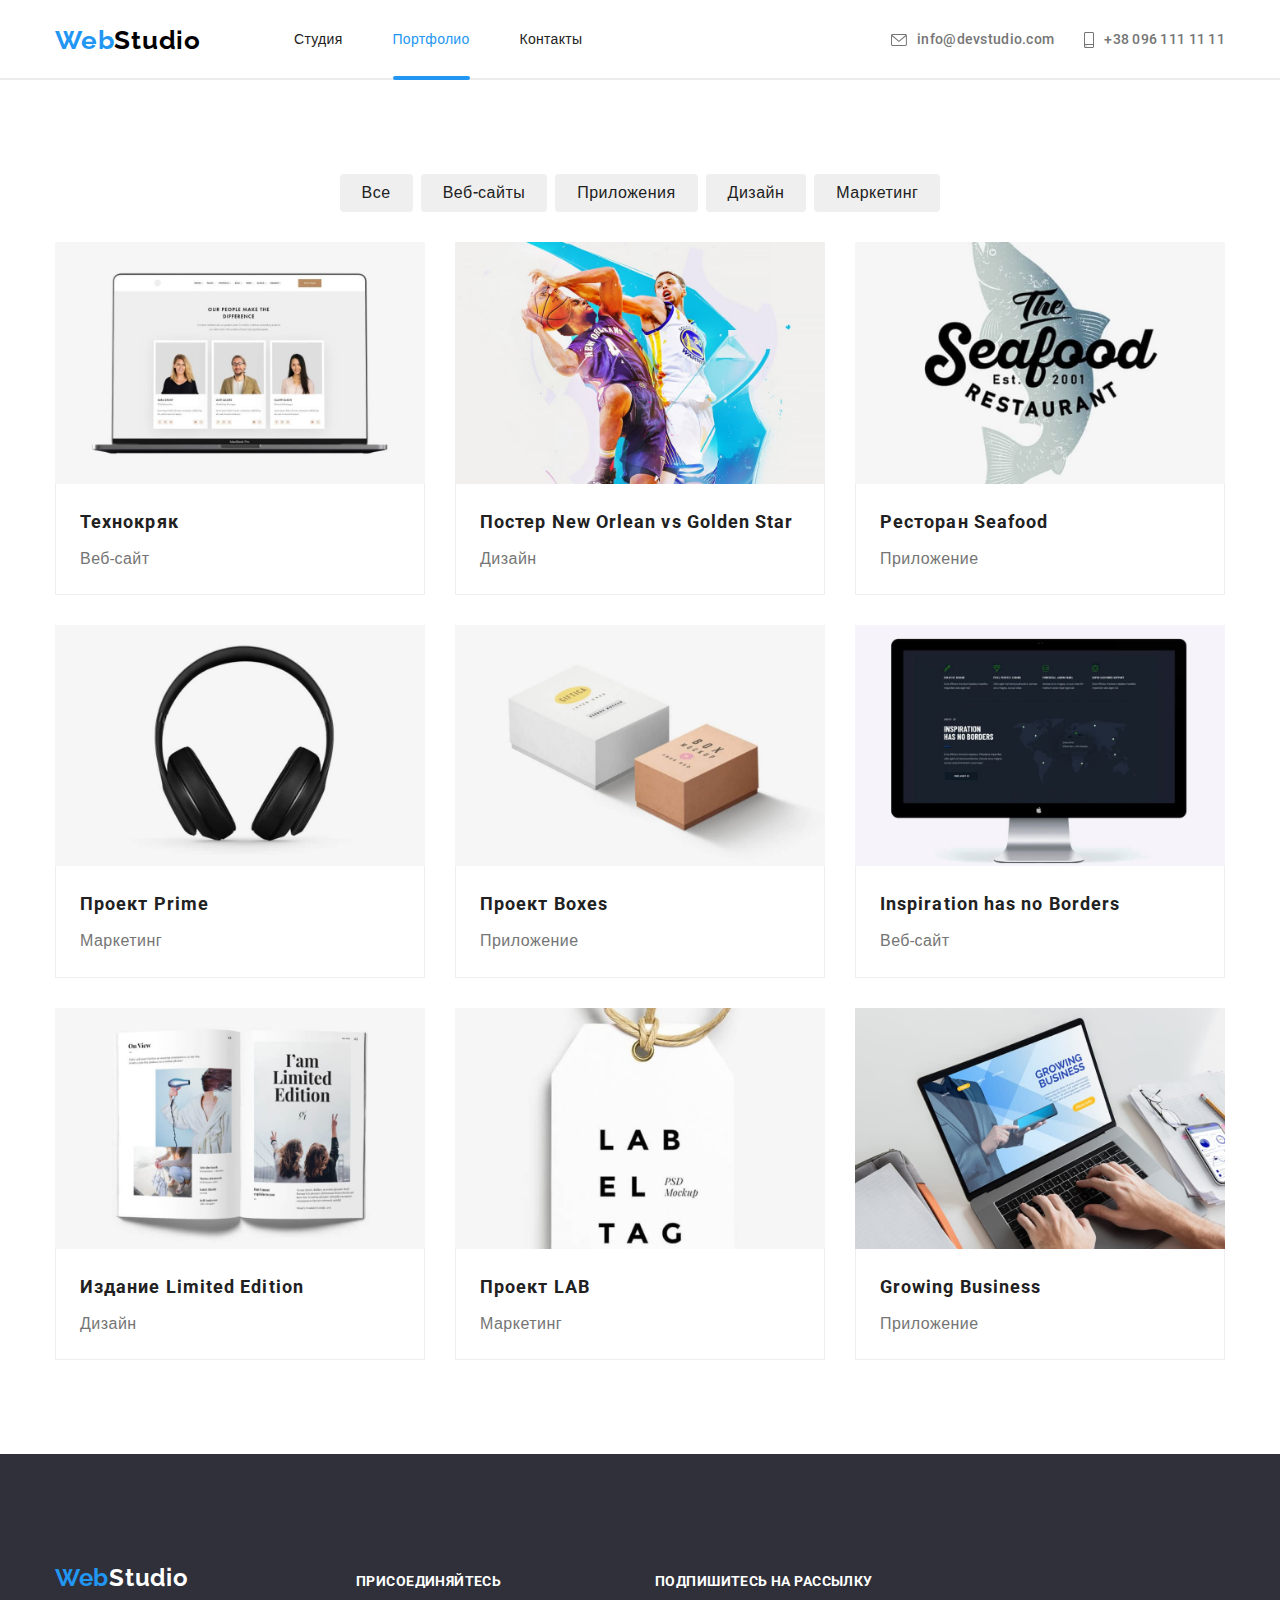
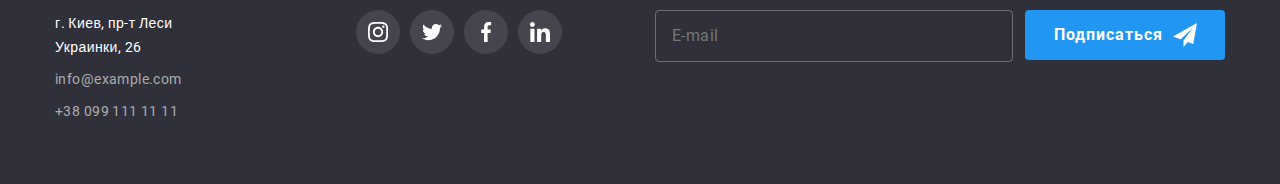
==== commit 64f36bbe: "проверка кода на валидацию,марафет" ====
--- a/portfolio.html
+++ b/portfolio.html
@@ -21,7 +21,7 @@
                 <button type="button" class="mobile-menu" 
                     aria-controls="menu-container"
                     aria-expanded="false" data-menu-button>
-                   <svg width="24" height="16" aria-label="переключатель мобального меню">
+                   <svg class="menu-button" width="24" height="16" aria-label="переключатель мобального меню">
                        <use class="icon-menu" href="./images/mobyl-sprite.svg#icon-menu" ></use>
                        <use class="icon-cross" href="./images/mobyl-sprite.svg#icon-bigclose" ></use>
                    </svg>
@@ -51,32 +51,7 @@
 
         </div>
     </header>
-        <!-- <header class="header">
-            <div class="container main-header">
-            <nav class="main-nav">
-                <a class="logo" href="/"><span class="logo-web">Web</span>Studio</a>
-                <ul class="navigacion">
-                    <li class="item"><a class="link" href="./index.html">Студия</a></li>
-                    <li class="item"><a class="studio" href="">Портфолио</a></li>
-                    <li class="item"><a class="link" href="">Контакты</a></li>
-                </ul>
-            </nav>
-            <ul class="contacts">
-                <li class="item">
-                    <a class="telefon" href="mailto:info@devstudio.com">
-                        <svg class="icon" width="16" height="12"><use href="./images/symbol-defs1.svg#icon-mail"></use></svg>
-                        info@devstudio.com
-                    </a>
-                </li>
-                <li class="item">
-                    <a class="telefon" href="tel:+380961111111">
-                        <svg class="icon" width="10" height="16"><use href="./images/symbol-defs1.svg#icon-smartphone"></use></svg>
-                        +38 096 111 11 11</a>
-                </li>
-            </ul>
-               
-            </div>
-        </header> -->
+        
     <main>
         <section class="portfolio">
             <div class="container projects">  
--- a/css/main.min.css
+++ b/css/main.min.css
@@ -1,2 +1,2 @@
-@font-face{font-family:'roboto';src:url(../fonts/roboto-v20-latin-regular.woff);font-style:normal;font-weight:normal}@font-face{font-family:'roboto';src:url(../fonts/roboto-v20-latin-500.woff);font-style:normal;font-weight:500}@font-face{font-family:'roboto';src:url(../fonts/roboto-v20-latin-900.woff);font-style:normal;font-weight:900}@font-face{font-family:'raleway';src:url(../fonts/raleway-v18-latin-700.woff);font-style:normal;font-weight:700}body{background-color:#fff;color:#757575;font-family:Roboto,sans-serif;font-style:normal}a{text-decoration:none}ul{list-style:none;margin:0;padding:0}h1,h2,h3,p{margin-top:0;margin-bottom:0}.img{display:block;max-width:100%;height:auto}.container{margin-left:auto;margin-right:auto;padding-left:15px;padding-right:15px}@media screen and (min-width: 480px){.container{width:480px}}@media screen and (min-width: 768px){.container{width:768px}}@media screen and (min-width: 1200px){.container{width:1200px}}.portfolio h2{font-weight:700;font-size:18px;line-height:2;letter-spacing:0.06em;color:#212121}.portfolio p{font-weight:400;font-size:16px;line-height:1.88;letter-spacing:0.03em;color:#757575}.header{font-weight:500;font-size:14px;line-height:1.14;letter-spacing:0.02em;position:relative}.header::after{content:'';height:2px;background-color:#ECECEC;position:absolute;display:block;left:0;bottom:0;width:100%}@media screen and (min-width: 768px){.navigacion,.main-nav,.main-header,.menu-container{display:flex}.navigacion .item+.item{margin-left:50px}}@media screen and (min-width: 768px) and (max-width: 1199px){.contacts .item:not(:last-child){margin-bottom:10px}.navigacion{margin-left:88px}.contacts{margin-left:auto}.menu-container{align-items:center}}@media screen and (min-width: 1200px){.contacts{display:flex;margin-left:auto}.navigacion{margin-left:93px}.contacts .telefon{padding-top:32px;padding-bottom:32px}.contacts .item+.item{margin-left:30px}}.main-nav{align-items:center;width:100%}.menu-container{width:100%}.contacts-icon,.icon{fill:currentColor}.contacts .telefon{display:inline-flex;color:#757575;align-items:center;transition:color 250ms cubic-bezier(0.4, 0, 0.2, 1)}.contacts .focus:hover,.contacts .focus:focus{color:#2196F3;fill:currentColor}.navigacion .studio{color:#2196F3;display:block;position:relative}@media screen and (min-width: 768px){.navigacion .studio{padding-top:32px;padding-bottom:32px}}.studio::after{content:'';display:block;width:100%;height:4px;background-color:#2196F3;position:absolute;left:0;bottom:0;border-radius:2px;z-index:1}.navigacion .link{color:#212121;display:block;padding-top:32px;padding-bottom:32px;transition:color 250ms cubic-bezier(0.4, 0, 0.2, 1)}.navigacion .link:hover,.navigacion .link:focus{color:#2196F3}.contacts .item svg{margin-right:10px}.logo,.logo-white{font-family:Raleway,sans-serif;font-weight:700;font-size:24px;line-height:1.16;letter-spacing:0.03em}@media screen and (min-width: 1200px){.logo{font-size:26px;line-height:1.19}}.logo{color:#000}.logo-white{color:#fff}.logo-web{color:#2196F3}.hero{text-align:center;padding-top:118px;padding-bottom:118px}.hero-cont{background:#C4C4C4;width:100%;background-image:linear-gradient(to right, rgba(47,48,58,0.4), rgba(47,48,58,0.4)),url(../images/fond.jpg);background-repeat:no-repeat;background-position:center;height:400px;margin-left:auto;margin-right:auto;background-size:cover}@media screen and (min-device-pixel-ratio: 2), screen and (min-resolution: 192dpi), screen and (min-resolution: 2dppx){.hero-cont{background-image:linear-gradient(to right, rgba(47,48,58,0.4), rgba(47,48,58,0.4)),url(../images/fond@2x.jpg)}}@media screen and (min-width: 1200px){.hero-cont{height:600px}}.hero .hero-title{font-weight:900;font-size:26px;line-height:1.62;letter-spacing:0.06em;color:#fff;text-transform:uppercase;margin-bottom:30px}.hero-button{margin:0;font-weight:700;font-size:16px;line-height:1.88;letter-spacing:0.06em;color:#fff;background-color:#2196F3;display:inline-block;min-width:200px;height:50px;border-radius:4px;padding:10px 32px;cursor:pointer;border:none}.backdrop{position:fixed;top:0;left:0;width:100%;height:100%;background:rgba(0,0,0,0.2);opacity:1;overflow-y:scroll}@media screen and (min-width: 480px){.modal{width:450px}.modal-input,.modal-textarea{width:370px}.modal-textarea{width:370px}}@media screen and (min-width: 1200px){.modal{width:528px}.modal-input,.modal-textarea{width:448px}.modal-textarea{width:448px}}.modal{height:581px;background-color:#fff;position:absolute;top:50%;left:50%;transform:translate(-50%, -50%) scale(1);transition:transform 250ms cubic-bezier(0.4, 0, 0.2, 1);padding:40px}.backdrop.is-hidden .modal{transform:translate(-50%, -50%) scale(0.8)}.close-modal{position:absolute;top:8px;right:8px;display:block;display:flex;border-radius:50%;padding:8px;cursor:pointer;background-color:#fff;border:1px solid rgba(0,0,0,0.1);background-origin:border-box;color:#000;transition:color 250ms cubic-bezier(0.4, 0, 0.2, 1)}.close-modal .icon{fill:currentColor}.close-modal:focus .icon,.close-modal:hover .icon{color:#2196F3}.backdrop.is-hidden{opacity:0;pointer-events:none}.modal-input{display:block;height:40px;border:1px solid rgba(33,33,33,0.2);border-radius:4px;outline:none;transition:border 250ms cubic-bezier(0.4, 0, 0.2, 1)}.modal-icon{position:relative;color:#212121;transition:color 250ms cubic-bezier(0.4, 0, 0.2, 1)}.modal-icon .icon{position:absolute;left:12px;top:50%;transform:translateY(-50%);fill:currentColor}.modal-field{display:block;font-weight:400;font-size:12px;line-height:1.16;letter-spacing:0.01em;margin-bottom:4px;text-align:left;color:#757575;margin-top:10px}.label-check{display:block;font-weight:400;font-size:14px;line-height:1.71;letter-spacing:0.03em;margin-left:36px;color:#757575}.modal-textarea{display:block;height:120px;border:1px solid rgba(33,33,33,0.2);border-radius:4px;outline:none;transition:border 250ms cubic-bezier(0.4, 0, 0.2, 1)}.modal-textarea::placeholder{font-weight:normal;font-size:12px;line-height:1.16;letter-spacing:0.01em;color:rgba(117,117,117,0.5);padding:12px 16px}.modal-textarea:focus{padding:12px 16px;border-color:#2196F3}.modal-check{display:flex;margin-top:20px;align-items:center;position:relative}.modal-input:not(:placeholder-shown),.modal-input:focus{padding-left:40px;border-color:#2196F3}.modal-input:focus+.icon{color:#2196F3}.hero-button.check{display:block;margin-right:auto;margin-left:auto}.check-input{margin-left:12px;margin-right:8px}.modal-check::before{display:block;content:'';position:absolute;top:5px;left:11px;width:16px;height:15px;border-radius:2px;border:2px solid #212121;transition:border 250ms cubic-bezier(0.4, 0, 0.2, 1),color 250ms cubic-bezier(0.4, 0, 0.2, 1),background-color 250ms cubic-bezier(0.4, 0, 0.2, 1)}.check-input:focus+.modal-check::before{border-color:#2196F3}.check-input:checked+.modal-check::before{background-color:#2196F3;background-image:url(../images/icon-check18.svg);background-size:contain;background-origin:border-box;border-color:#2196F3}.modal-form{text-align:center}.hero-button.check{margin-top:30px}.hero-button.check:hover,.hero-button.check:focus{background-color:#188CE8}.modal-title{font-weight:700;font-size:20px;line-height:1.15;text-align:center;letter-spacing:0.03em;color:#212121;margin-bottom:12px}.modal-field+.modal-field{margin-top:10px}.modal-link{text-decoration:underline;color:#2196F3}.our-quality{padding-top:60px;padding-bottom:60px}.visually-hidder{position:absolute;width:1px;height:1px;margin:-1px;border:0;padding:0;clip:rect(0 0 0 0);overflow:hidden}.quality .quality-title{color:#212121;font-weight:700;font-size:14px;line-height:1.14;letter-spacing:0.03em;text-transform:uppercase;margin-bottom:10px;text-align:center}.quality .quality-text{font-weight:400;font-size:14px;line-height:1.71}@media screen and (min-width: 768px){.our-quality .quality{display:flex;flex-wrap:wrap;margin:-15px;justify-content:center;text-align:center}.quality-item{width:354px;margin:15px}}@media screen and (min-width: 1200px){.our-quality .quality{display:flex;flex-wrap:wrap;margin:-15px;justify-content:center;text-align:center}.quality-item{width:270px;margin:15px}}.quality-item:not(:last-child){margin-bottom:30px}.quality-item .icon{height:120px;border-radius:4px;background:#F5F4FA;margin-bottom:30px;display:flex;justify-content:center;align-items:center}.section-title{color:#212121;font-weight:700;font-size:28px;line-height:1.17;text-align:center;margin-bottom:30px}.section-work{display:none}.section-team{background-color:#F5F4FA;padding-top:60px;padding-bottom:60px;text-align:center}.team .item{box-shadow:0px 1px 3px rgba(0,0,0,0.12),0px 1px 1px rgba(0,0,0,0.14),0px 2px 1px rgba(0,0,0,0.2);border-radius:0px 0px 4px 4px;background:#fff;width:450px}.team-worker{padding:30px 122px 24px 122px;text-align:center}@media screen and (min-width: 768px){.section-team .team{display:flex;flex-wrap:wrap;margin:-15px}.section-team .item{width:354px;margin:15px}.team-worker{padding:30px 74px 24px 74px;text-align:center}}@media screen and (min-width: 1200px){.section-team .team{display:flex;flex-wrap:wrap;margin:-15px}.section-team .item{width:270px;margin:15px}.team-worker{padding:30px 32px;text-align:center}}.team img{display:block}.team .team-name{color:#212121;font-weight:500;font-size:16px;line-height:1.18;letter-spacing:0.03em;margin-bottom:10px}.team .team-prof{font-weight:400;font-size:16px;line-height:1.18;letter-spacing:0.03em;margin-bottom:16px}.team-worker .network .icon,.clients-link .icon{fill:currentColor}.network-link .link{display:flex;width:44px;height:44px;justify-content:center;align-items:center;color:#AFB1B8;border-radius:50%;transition:color 250ms cubic-bezier(0.4, 0, 0.2, 1),background 250ms cubic-bezier(0.4, 0, 0.2, 1)}.network-link .link:hover,.network-link .link:focus{color:#fff;background:#2196F3}.network{display:flex}a{display:block}.clients{padding-bottom:60px;padding-top:60px}.clients h2{margin-bottom:30px}.clients-list{display:flex;flex-wrap:wrap;margin:-15px}@media screen and (max-width: 480px){.clients .clients-link{width:calc((100% - 2 * 15px) / 2)}}.clients-link .link{display:flex;border-radius:4px;margin:15px;border:1px solid #AFB1B8;justify-content:center;align-items:center;color:#AFB1B8;transition:color 250ms cubic-bezier(0.4, 0, 0.2, 1),border 250ms cubic-bezier(0.4, 0, 0.2, 1)}@media screen and (min-width: 480px) and (max-width: 767px){.clients-link .link{width:210px;height:90px}}@media screen and (min-width: 768px) and (max-width: 1199px){.clients-link .link{width:226px;height:90px}}@media screen and (min-width: 1200px){.clients-link .link{width:170px;height:90px}}.clients-link .link:hover,.clients-link .link:focus{border:1px solid #2196F3;color:#2196F3;border-radius:4px}.filter-button{font-weight:500;font-size:16px;line-height:1.62;text-align:center;letter-spacing:0.03em;color:#212121;font-family:Roboto,sans-serif;border-radius:4px;padding:6px 22px;border-style:none;transition:color 250ms cubic-bezier(0.4, 0, 0.2, 1),background-color 250ms cubic-bezier(0.4, 0, 0.2, 1),box-shadow 250ms cubic-bezier(0.4, 0, 0.2, 1)}.filter .filter-button:hover,.filter .filter-button:focus{color:#fff;background-color:#2196F3;box-shadow:0px 3px 1px rgba(0,0,0,0.1),0px 1px 2px rgba(0,0,0,0.08),0px 2px 2px rgba(0,0,0,0.12)}.filter{display:flex;flex-wrap:wrap}@media screen and (min-width: 1200px){.filter{justify-content:center;margin-bottom:50px}}@media screen and (min-width: 768px){.filter{margin-bottom:30px;justify-content:center}}@media screen and (min-width: 480px){.projects.container{padding:60px 15px}}@media screen and (min-width: 1200px){.projects.container{padding-top:94px;padding-bottom:94px}}.filter .item+.item{margin-left:8px}.examples .item a{display:block}.examples .item img{display:block;max-width:100%;height:auto}@media screen and (max-width: 767px){.examples .item{width:450px}.examples img{width:450px}.filter .item{margin-top:15px}.portfolio .filter{margin-top:-15px;margin-bottom:40px}}@media screen and (min-width: 768px) and (max-width: 1199px){.examples .item{width:354px;margin:15px}.examples{display:flex;flex-wrap:wrap;margin:-15px}}.examples-content{padding:20px 24px;border:1px solid #EEEEEE;border-top:none}.examples-text{margin-bottom:4px}@media screen and (min-width: 1200px){.examples{display:flex;flex-wrap:wrap;margin:-15px}.examples .item{margin:15px;width:370px}}.examples .overlay{position:absolute;top:0;left:0;width:100%;height:100%;padding:63px 24px;font-family:Roboto,sans-serif;font-weight:400;font-size:18px;line-height:1.56;letter-spacing:0.03em;background:rgba(33,150,243,0.9);color:#fff;transform:translateY(100%);transition:transform 250ms cubic-bezier(0.4, 0, 0.2, 1)}.examples .link{transition:box-shadow 250ms cubic-bezier(0.4, 0, 0.2, 1)}.examples .link:hover{box-shadow:0px 1px 1px rgba(0,0,0,0.12),0px 4px 4px rgba(0,0,0,0.06),1px 4px 6px rgba(0,0,0,0.16)}.examples .img-overlay{position:relative;overflow:hidden}.examples .link:hover .overlay{transform:translate(0)}.examples .link:focus .overlay{transform:translate(0)}.footer{background-color:#2F303A;font-weight:400;font-size:14px;line-height:1.71;letter-spacing:0.03em;padding-top:60px;padding-bottom:60px}.footer .address{color:#fff;font-style:normal}.footer-address{margin-top:20px}.text-form{display:block}.social-networks{font-size:14px;font-weight:700;line-height:1.14;letter-spacing:0.03em;text-transform:uppercase;color:#fff;margin-bottom:20px;margin-top:60px}.address-tel{font-size:14px;line-height:1.71;letter-spacing:0.03em;font-style:normal;color:rgba(255,255,255,0.6);margin-top:8px}@media screen and (max-width: 767px){.footer{text-align:center}.network{justify-content:center}.form-input{margin-bottom:20px;width:450px}}@media screen and (min-width: 768px){.footer .tablet-flex{display:flex;align-items:baseline;justify-content:center}.footer .social{margin-left:165px}.footer{text-align:center}.form-input{margin-bottom:20px;margin-right:auto;margin-left:auto;width:450px}}@media screen and (min-width: 1200px){.footer .container{display:flex;align-items:baseline}.text-form{text-align:left}.form-input{width:358px}.form{margin-left:93px;align-items:flex-end;justify-content:flex-start}.form-subscribe{display:flex}.text-form{display:block}.form-input{margin-right:12px}}.network{display:flex}.hero-button.form-btn{padding:10px 29px;text-align:left;position:relative}.form .icon{position:absolute;top:50%;transform:translateY(-50%);right:28px}.social .link{background:#44454E;transition:background 250ms cubic-bezier(0.4, 0, 0.2, 1)}.network .network-link+.network-link{margin-left:10px}.social .network .link{border-radius:50%}.social .network-link .icon{fill:#fff}.footer .network-link .link:hover,.footer .network-link .link:focus{background:#2196F3}.form-input{display:block;font-size:16px;line-height:1.25;color:rgba(255,255,255,0.6);letter-spacing:0.03em;padding:15px 16px;cursor:pointer;border:1px solid rgba(255,255,255,0.3);border-radius:4px;background:none}.text-form{display:block}.mobile-menu{display:block;margin:0px;border:none;margin-left:auto;background-color:transparent}@media screen and (min-width: 768px){.mobile-menu{display:none}}.mobile-menu{cursor:pointer;color:#212121}.menu-button{fill:currentColor}.mobile-menu:focus .menu-button,.mobile-menu:hover .menu-button{color:#2196F3}.mobile-menu{cursor:pointer;color:#212121}.mobile-menu .icon-cross{display:none}.mobile-menu.is-open .icon-cross{display:block}.mobile-menu.is-open .icon-menu{display:none}@media screen and (max-width: 767px){.main-nav{display:flex}.navigacion .item a{display:inline}.navigacion .item:not(:last-child){margin-bottom:40px}.navigacion .studio{padding-bottom:8px}.contacts{margin-top:60px}.contacts .item:not(:last-child){margin-bottom:16px}.menu-container{display:none;text-align:center;position:absolute;left:0;width:100%;top:100%;background-color:#fff;padding:60px 100px}.menu-container.is-open{display:block}}
+@font-face{font-family:'roboto';src:url(../fonts/roboto-v20-latin-regular.woff);font-style:normal;font-weight:normal}@font-face{font-family:'roboto';src:url(../fonts/roboto-v20-latin-500.woff);font-style:normal;font-weight:500}@font-face{font-family:'roboto';src:url(../fonts/roboto-v20-latin-900.woff);font-style:normal;font-weight:900}@font-face{font-family:'raleway';src:url(../fonts/raleway-v18-latin-700.woff);font-style:normal;font-weight:700}body{background-color:#fff;color:#757575;font-family:Roboto,sans-serif;font-style:normal}a{text-decoration:none}ul{list-style:none;margin:0;padding:0}h1,h2,h3,p{margin-top:0;margin-bottom:0}.img{display:block;max-width:100%;height:auto}.container{margin-left:auto;margin-right:auto;padding-left:15px;padding-right:15px}@media screen and (min-width: 480px){.container{width:480px}}@media screen and (min-width: 768px){.container{width:768px}}@media screen and (min-width: 1200px){.container{width:1200px}}.portfolio h2{font-weight:700;font-size:18px;line-height:2;letter-spacing:0.06em;color:#212121}.portfolio p{font-weight:400;font-size:16px;line-height:1.88;letter-spacing:0.03em;color:#757575}.header{font-weight:500;font-size:14px;line-height:1.14;letter-spacing:0.02em;position:relative}.header::after{content:'';height:2px;background-color:#ECECEC;position:absolute;display:block;left:0;bottom:0;width:100%}@media screen and (min-width: 768px){.navigacion,.main-nav,.main-header,.menu-container{display:flex}.navigacion .item+.item{margin-left:50px}}@media screen and (min-width: 768px) and (max-width: 1199px){.contacts .item:not(:last-child){margin-bottom:10px}.navigacion{margin-left:88px}.contacts{margin-left:auto}.menu-container{align-items:center}}@media screen and (min-width: 1200px){.contacts{display:flex;margin-left:auto}.navigacion{margin-left:93px}.contacts .telefon{padding-top:32px;padding-bottom:32px}.contacts .item+.item{margin-left:30px}}.main-nav{align-items:center;width:100%}@media screen and (max-width: 767px){.main-nav{padding-top:16px;padding-bottom:16px}}.menu-container{width:100%}.contacts-icon,.icon{fill:currentColor}.contacts .telefon{display:inline-flex;color:#757575;align-items:center;transition:color 250ms cubic-bezier(0.4, 0, 0.2, 1)}.contacts .focus:hover,.contacts .focus:focus{color:#2196F3;fill:currentColor}.navigacion .studio{color:#2196F3;display:block;position:relative}@media screen and (min-width: 768px){.navigacion .studio{padding-top:32px;padding-bottom:32px}}.studio::after{content:'';display:block;width:100%;height:4px;background-color:#2196F3;position:absolute;left:0;bottom:0;border-radius:2px;z-index:1}.navigacion .link{color:#212121;display:block;padding-top:32px;padding-bottom:32px;transition:color 250ms cubic-bezier(0.4, 0, 0.2, 1)}.navigacion .link:hover,.navigacion .link:focus{color:#2196F3}.contacts .item svg{margin-right:10px}.logo,.logo-white{font-family:Raleway,sans-serif;font-weight:700;font-size:24px;line-height:1.16;letter-spacing:0.03em}.logo{color:#000}@media screen and (min-width: 1200px){.logo{font-size:26px;line-height:1.19}}.logo-white{color:#fff}.logo-web{color:#2196F3}.hero{text-align:center;padding-top:118px;padding-bottom:118px}.hero-cont{background:#C4C4C4;width:100%;background-image:linear-gradient(to right, rgba(47,48,58,0.4), rgba(47,48,58,0.4)),url(../images/fond.jpg);background-repeat:no-repeat;background-position:center;height:400px;margin-left:auto;margin-right:auto;background-size:cover}@media screen and (min-device-pixel-ratio: 2), screen and (min-resolution: 192dpi), screen and (min-resolution: 2dppx){.hero-cont{background-image:linear-gradient(to right, rgba(47,48,58,0.4), rgba(47,48,58,0.4)),url(../images/fond@2x.jpg)}}@media screen and (min-width: 1200px){.hero-cont{height:600px}}.hero .hero-title{font-weight:900;font-size:26px;line-height:1.62;letter-spacing:0.06em;color:#fff;text-transform:uppercase;margin-bottom:30px}.hero-button{margin:0;font-weight:700;font-size:16px;line-height:1.88;letter-spacing:0.06em;color:#fff;background-color:#2196F3;display:inline-block;min-width:200px;height:50px;border-radius:4px;padding:10px 32px;cursor:pointer;border:none}.backdrop{position:fixed;top:0;left:0;width:100%;height:100%;background:rgba(0,0,0,0.2);opacity:1;overflow-y:scroll}@media screen and (min-width: 480px){.modal{width:450px}.modal-input,.modal-textarea{width:370px}.modal-textarea{width:370px}}@media screen and (min-width: 1200px){.modal{width:528px}.modal-input,.modal-textarea{width:448px}.modal-textarea{width:448px}}.modal{height:581px;background-color:#fff;position:absolute;top:50%;left:50%;transform:translate(-50%, -50%) scale(1);transition:transform 250ms cubic-bezier(0.4, 0, 0.2, 1);padding:40px}.backdrop.is-hidden .modal{transform:translate(-50%, -50%) scale(0.8)}.close-modal{position:absolute;top:8px;right:8px;display:block;display:flex;border-radius:50%;padding:8px;cursor:pointer;background-color:#fff;border:1px solid rgba(0,0,0,0.1);background-origin:border-box;color:#000;transition:color 250ms cubic-bezier(0.4, 0, 0.2, 1)}.close-modal .icon{fill:currentColor}.close-modal:focus .icon,.close-modal:hover .icon{color:#2196F3}.backdrop.is-hidden{opacity:0;pointer-events:none}.modal-input{display:block;height:40px;border:1px solid rgba(33,33,33,0.2);border-radius:4px;outline:none;transition:border 250ms cubic-bezier(0.4, 0, 0.2, 1)}.modal-icon{position:relative;color:#212121;transition:color 250ms cubic-bezier(0.4, 0, 0.2, 1)}.modal-icon .icon{position:absolute;left:12px;top:50%;transform:translateY(-50%);fill:currentColor}.modal-field{display:block;font-weight:400;font-size:12px;line-height:1.16;letter-spacing:0.01em;margin-bottom:4px;text-align:left;color:#757575;margin-top:10px}.label-check{display:block;font-weight:400;font-size:14px;line-height:1.71;letter-spacing:0.03em;margin-left:36px;color:#757575}.modal-textarea{display:block;height:120px;border:1px solid rgba(33,33,33,0.2);border-radius:4px;outline:none;transition:border 250ms cubic-bezier(0.4, 0, 0.2, 1)}.modal-textarea::placeholder{font-weight:normal;font-size:12px;line-height:1.16;letter-spacing:0.01em;color:rgba(117,117,117,0.5);padding:12px 16px}.modal-textarea:focus{padding:12px 16px;border-color:#2196F3}.modal-check{display:flex;margin-top:20px;align-items:center;position:relative}.modal-input:not(:placeholder-shown),.modal-input:focus{padding-left:40px;border-color:#2196F3}.modal-input:focus+.icon{color:#2196F3}.hero-button.check{display:block;margin-right:auto;margin-left:auto}.check-input{margin-left:12px;margin-right:8px}.modal-check::before{display:block;content:'';position:absolute;top:5px;left:11px;width:16px;height:15px;border-radius:2px;border:2px solid #212121;transition:border 250ms cubic-bezier(0.4, 0, 0.2, 1),color 250ms cubic-bezier(0.4, 0, 0.2, 1),background-color 250ms cubic-bezier(0.4, 0, 0.2, 1)}.check-input:focus+.modal-check::before{border-color:#2196F3}.check-input:checked+.modal-check::before{background-color:#2196F3;background-image:url(../images/icon-check18.svg);background-size:contain;background-origin:border-box;border-color:#2196F3}.modal-form{text-align:center}.hero-button.check{margin-top:30px}.hero-button.check:hover,.hero-button.check:focus{background-color:#188CE8}.modal-title{font-weight:700;font-size:20px;line-height:1.15;text-align:center;letter-spacing:0.03em;color:#212121;margin-bottom:12px}.modal-field+.modal-field{margin-top:10px}.modal-link{text-decoration:underline;color:#2196F3}.our-quality{padding-top:60px;padding-bottom:60px}.visually-hidder{position:absolute;width:1px;height:1px;margin:-1px;border:0;padding:0;clip:rect(0 0 0 0);overflow:hidden}.quality .quality-title{color:#212121;font-weight:700;font-size:14px;line-height:1.14;letter-spacing:0.03em;text-transform:uppercase;margin-bottom:10px;text-align:center}.quality .quality-text{font-weight:400;font-size:14px;line-height:1.71}@media screen and (min-width: 768px){.our-quality .quality{display:flex;flex-wrap:wrap;margin:-15px;justify-content:center;text-align:center}.quality-item{width:354px;margin:15px}}@media screen and (min-width: 1200px){.quality-item{width:270px}}.quality-item:not(:last-child){margin-bottom:30px}.quality-item .icon{height:120px;border-radius:4px;background:#F5F4FA;margin-bottom:30px;display:flex;justify-content:center;align-items:center}@media screen and (max-width: 1199px){.section-work{display:none}}.section-work{padding-top:94px;padding-bottom:94px}.section-title{color:#212121;font-weight:700;font-size:28px;line-height:1.17;text-align:center;margin-bottom:30px}.section-work-list img{display:block}.section-work-list{display:flex}.section-work-list .item+.item{margin-left:30px}.work-overlay{margin:0;font-family:Roboto,sans-serif;font-weight:700;font-size:14px;line-height:1.14;text-align:center;letter-spacing:0.03em;text-transform:uppercase;color:#fff;padding:27px 72px;background:rgba(47,48,58,0.8);width:370px;display:block;position:absolute;bottom:0;left:0}.section-work .item{position:relative}.team img{display:block;max-width:100%;height:auto}.section-team{background-color:#F5F4FA;padding-top:60px;padding-bottom:60px;text-align:center}.team .item{box-shadow:0px 1px 3px rgba(0,0,0,0.12),0px 1px 1px rgba(0,0,0,0.14),0px 2px 1px rgba(0,0,0,0.2);border-radius:0px 0px 4px 4px;background:#fff}.team-worker{padding:30px 122px 24px 122px;text-align:center}@media screen and (max-width: 767px){.team .item+.item{margin-top:30px}}@media screen and (min-width: 768px){.section-team .team{display:flex;flex-wrap:wrap;margin:-15px}.section-team .item{width:354px;margin:15px}.team-worker{padding:30px 74px 24px 74px;text-align:center}}@media screen and (min-width: 1200px){.section-team .team{display:flex;flex-wrap:wrap;margin:-15px}.section-team .item{width:270px;margin:15px}.team-worker{padding:30px 32px;text-align:center}}.team .team-name{color:#212121;font-weight:500;font-size:16px;line-height:1.18;letter-spacing:0.03em;margin-bottom:10px}.team .team-prof{font-weight:400;font-size:16px;line-height:1.18;letter-spacing:0.03em;margin-bottom:16px}.team-worker .network .icon,.clients-link .icon{fill:currentColor}.network-link .link{display:flex;width:44px;height:44px;justify-content:center;align-items:center;color:#AFB1B8;border-radius:50%;transition:color 250ms cubic-bezier(0.4, 0, 0.2, 1),background 250ms cubic-bezier(0.4, 0, 0.2, 1)}.network-link .link:hover,.network-link .link:focus{color:#fff;background:#2196F3}.network{display:flex}a{display:block}.clients{padding-bottom:60px;padding-top:60px}.clients h2{margin-bottom:30px}.clients-list{display:flex;flex-wrap:wrap;margin:-15px}@media screen and (max-width: 480px){.clients .clients-link{width:calc((100% - 2 * 15px) / 2)}}.clients-link .link{display:flex;border-radius:4px;margin:15px;border:1px solid #AFB1B8;justify-content:center;align-items:center;color:#AFB1B8;height:90px;transition:color 250ms cubic-bezier(0.4, 0, 0.2, 1),border 250ms cubic-bezier(0.4, 0, 0.2, 1)}@media screen and (min-width: 480px) and (max-width: 767px){.clients-link .link{width:210px}}@media screen and (min-width: 768px) and (max-width: 1199px){.clients-link .link{width:226px}}@media screen and (min-width: 1200px){.clients-link .link{width:170px}}.clients-link .link:hover,.clients-link .link:focus{border:1px solid #2196F3;color:#2196F3;border-radius:4px}.filter-button{font-weight:500;font-size:16px;line-height:1.62;text-align:center;letter-spacing:0.03em;color:#212121;font-family:Roboto,sans-serif;border-radius:4px;padding:6px 22px;border-style:none;transition:color 250ms cubic-bezier(0.4, 0, 0.2, 1),background-color 250ms cubic-bezier(0.4, 0, 0.2, 1),box-shadow 250ms cubic-bezier(0.4, 0, 0.2, 1)}.filter .filter-button:hover,.filter .filter-button:focus{color:#fff;background-color:#2196F3;box-shadow:0px 3px 1px rgba(0,0,0,0.1),0px 1px 2px rgba(0,0,0,0.08),0px 2px 2px rgba(0,0,0,0.12)}.filter{display:flex;flex-wrap:wrap}@media screen and (min-width: 1200px){.filter{justify-content:center;margin-bottom:50px}}@media screen and (min-width: 768px){.filter{margin-bottom:30px;justify-content:center}}@media screen and (min-width: 480px){.projects.container{padding:60px 15px}}@media screen and (min-width: 1200px){.projects.container{padding-top:94px;padding-bottom:94px}}.filter .item+.item{margin-left:8px}.examples .item a{display:block}.examples .item img{display:block;max-width:100%;height:auto}@media screen and (max-width: 767px){.examples .item{width:450px}.examples img{width:450px}.filter .item{margin-top:15px}.portfolio .filter{margin-top:-15px;margin-bottom:40px}.examples .item+.item{margin-top:30px}}@media screen and (min-width: 768px) and (max-width: 1199px){.examples{display:flex;flex-wrap:wrap;margin:-15px}.examples .item{width:354px;margin:15px}}.examples-content{padding:20px 24px;border:1px solid #EEEEEE;border-top:none}.examples-text{margin-bottom:4px}@media screen and (min-width: 1200px){.examples{display:flex;flex-wrap:wrap;margin:-15px}.examples .item{margin:15px;width:370px}}.examples .overlay{position:absolute;top:0;left:0;width:100%;height:100%;padding:63px 24px;font-family:Roboto,sans-serif;font-weight:400;font-size:18px;line-height:1.56;letter-spacing:0.03em;background:rgba(33,150,243,0.9);color:#fff;transform:translateY(100%);transition:transform 250ms cubic-bezier(0.4, 0, 0.2, 1)}.examples .link{transition:box-shadow 250ms cubic-bezier(0.4, 0, 0.2, 1)}.examples .link:hover{box-shadow:0px 1px 1px rgba(0,0,0,0.12),0px 4px 4px rgba(0,0,0,0.06),1px 4px 6px rgba(0,0,0,0.16)}.examples .img-overlay{position:relative;overflow:hidden}.examples .link:hover .overlay{transform:translate(0)}.examples .link:focus .overlay{transform:translate(0)}.footer{background-color:#2F303A;font-weight:400;font-size:14px;line-height:1.71;letter-spacing:0.03em;padding-top:60px;padding-bottom:60px}@media screen and (max-width: 1199px){.footer{text-align:center}}.footer .address{color:#fff;font-style:normal}.footer-address{margin-top:20px}.social-networks{font-size:14px;font-weight:700;line-height:1.14;letter-spacing:0.03em;text-transform:uppercase;color:#fff;margin-bottom:20px;margin-top:60px}.address-tel{font-size:14px;line-height:1.71;letter-spacing:0.03em;font-style:normal;color:rgba(255,255,255,0.6);margin-top:8px}.form-input{display:block;font-size:16px;line-height:1.25;color:rgba(255,255,255,0.6);letter-spacing:0.03em;padding:15px 16px;cursor:pointer;border:1px solid rgba(255,255,255,0.3);border-radius:4px;background:none}@media screen and (max-width: 1199px){.form-input{margin-bottom:20px;width:450px}}@media screen and (min-width: 767px){.form-input{margin-right:auto;margin-left:auto}}@media screen and (min-width: 1200px){.form-input{width:358px;margin-right:12px}}.text-form{display:block}@media screen and (min-width: 1200px){.text-form{text-align:left}}@media screen and (min-width: 768px){.footer .tablet-flex{display:flex;align-items:baseline;justify-content:center}.footer .social{margin-left:165px}}@media screen and (min-width: 1200px){.footer .container{display:flex;align-items:baseline}.form{margin-left:93px;align-items:flex-end;justify-content:flex-start}.form-subscribe{display:flex}}.network{display:flex}@media screen and (max-width: 767px){.network{justify-content:center}}.hero-button.form-btn{padding:10px 29px;text-align:left;position:relative}.form .icon{position:absolute;top:50%;transform:translateY(-50%);right:28px}.social .link{background:#44454E;transition:background 250ms cubic-bezier(0.4, 0, 0.2, 1)}.network .network-link+.network-link{margin-left:10px}.social .network .link{border-radius:50%}.social .network-link .icon{fill:#fff}.footer .network-link .link:hover,.footer .network-link .link:focus{background:#2196F3}.mobile-menu{display:block;margin:0px;border:none;margin-left:auto;cursor:pointer;color:#212121;background-color:transparent}@media screen and (min-width: 768px){.mobile-menu{display:none}}.menu-button{fill:currentColor}.mobile-menu:focus .menu-button,.mobile-menu:hover .menu-button{color:#2196F3}.mobile-menu .icon-cross{display:none}.mobile-menu.is-open .icon-cross{display:block}.mobile-menu.is-open .icon-menu{display:none}@media screen and (max-width: 767px){.main-nav{display:flex}.navigacion .item a{display:inline}.navigacion .item:not(:last-child){margin-bottom:40px}.navigacion .studio{padding-bottom:8px}.contacts{margin-top:60px}.contacts .item:not(:last-child){margin-bottom:16px}.menu-container{display:none;text-align:center;position:absolute;left:0;width:100%;top:100%;background-color:#fff;padding:60px 100px}.menu-container.is-open{display:block}}
 /*# sourceMappingURL=main.min.css.map */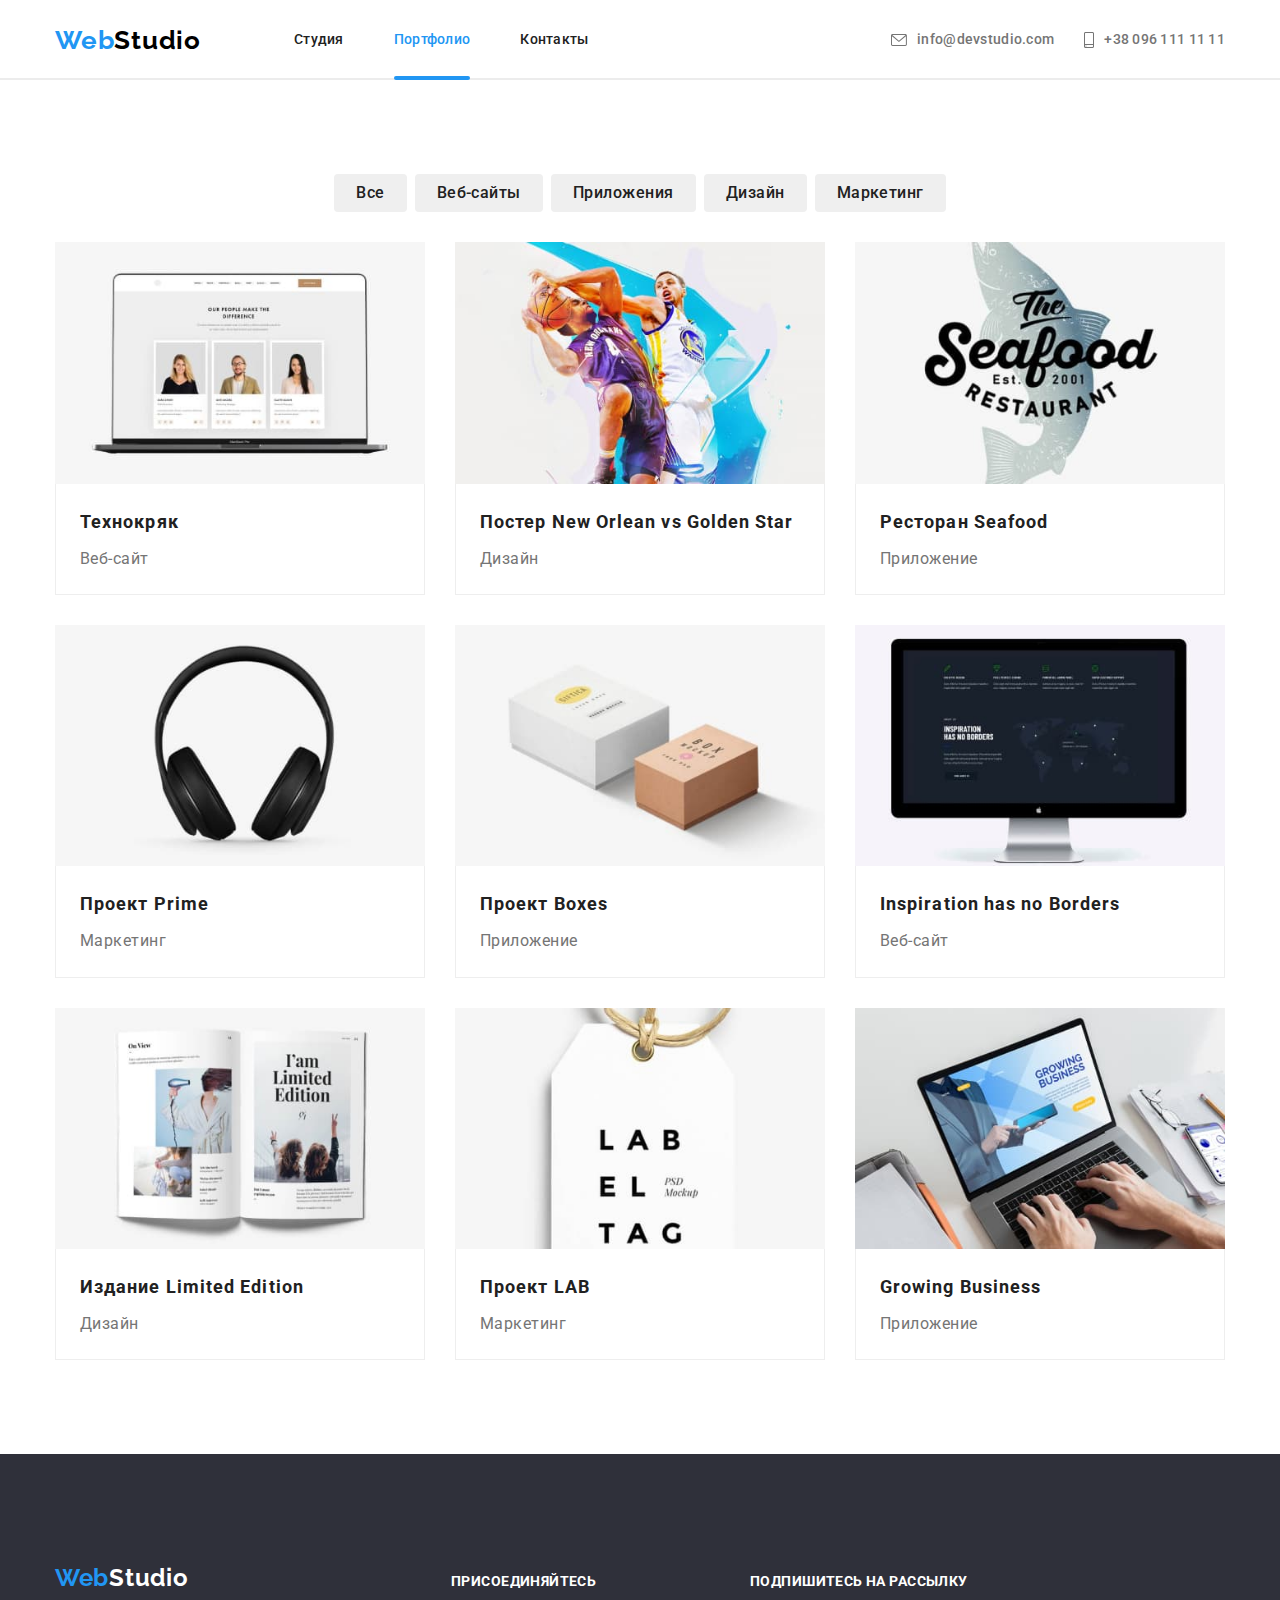
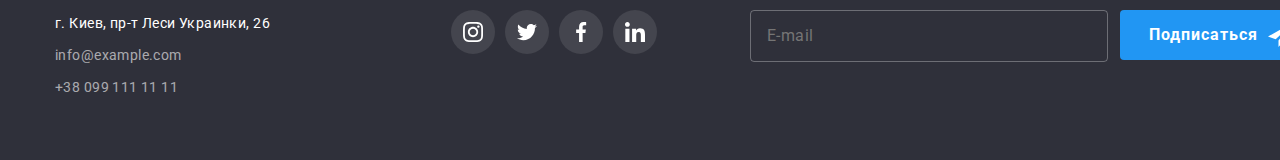
==== commit b4e39cf7: "исправление ошибок" ====
--- a/portfolio.html
+++ b/portfolio.html
@@ -71,7 +71,8 @@
                         <img 
                         src="./images/techno@1x.jpg"  
                         alt=""
-                        srcset="./images/techno@2x.jpg">
+                        srcset="./images/techno@1x.jpg 1x,
+                         ./images/techno@2x.jpg 2x">
                         <p class="overlay">Технокряк это современная площадка распространения коронавируса. Компании используют эту платформу для цифрового шпионажа и атак на защищённые сервера конкурентов.</p>
                     </div>
                     <div class="examples-content">
@@ -85,7 +86,8 @@
                     <div class="img-overlay">
                         <img src="./images/poster@1x.jpg"  
                         alt="" 
-                        srcset="./images/poster@2x.jpg">
+                        srcset="./images/poster@1x.jpg 1x,
+                         ./images/poster@2x.jpg 2x">
                         <p class="overlay">Технокряк это современная площадка распространения коронавируса. Компании используют эту платформу для цифрового шпионажа и атак на защищённые сервера конкурентов.</p>
                     </div>
                     <div class="examples-content">
@@ -99,7 +101,8 @@
                     <div class="img-overlay">
                         <img src="./images/restaurant@1x.jpg"  
                         alt=""
-                        srcset="./images/restaurant@2x.jpg">
+                        srcset="./images/restaurant@1x.jpg 1x,
+                         ./images/restaurant@2x.jpg 2x">
                         <p class="overlay">Технокряк это современная площадка распространения коронавируса. Компании используют эту платформу для цифрового шпионажа и атак на защищённые сервера конкурентов.</p>
                     </div>
                     <div class="examples-content">
@@ -113,7 +116,8 @@
                     <div class="img-overlay">
                         <img src="./images/project-prime@1x.jpg" 
                         alt=""
-                        srcset="./images/project-prime@2x.jpg">
+                        srcset="./images/project-prime@1x.jpg 1x,
+                         ./images/project-prime@2x.jpg 2x">
                         <p class="overlay">Технокряк это современная площадка распространения коронавируса. Компании используют эту платформу для цифрового шпионажа и атак на защищённые сервера конкурентов.</p>
                     </div>
                     <div class="examples-content">
@@ -127,7 +131,8 @@
                     <div class="img-overlay">
                         <img src="./images/project-boxes@1x.jpg" 
                         alt=""
-                        srcset="./images/project-boxes@2x.jpg">
+                        srcset="./images/project-boxes@1x.jpg 1x,
+                         ./images/project-boxes@2x.jpg 2x">
                         <p class="overlay">Технокряк это современная площадка распространения коронавируса. Компании используют эту платформу для цифрового шпионажа и атак на защищённые сервера конкурентов.</p>
                     </div>
                     <div class="examples-content">
@@ -141,7 +146,8 @@
                     <div class="img-overlay">
                         <img src="./images/inspiration@1x.jpg" 
                         alt=""
-                        srcset="./images/inspiration@2x.jpg">
+                        srcset="./images/inspiration@1x.jpg 1x,
+                         ./images/inspiration@2x.jpg 2x">
                         <p class="overlay">Технокряк это современная площадка распространения коронавируса. Компании используют эту платформу для цифрового шпионажа и атак на защищённые сервера конкурентов.</p>
                     </div>
                     <div class="examples-content">
@@ -155,7 +161,8 @@
                     <div class="img-overlay">
                         <img src="./images/limited@1x.jpg" 
                         alt=""
-                        srcset="./images/limited@2x.jpg">
+                        srcset="./images/limited@1x.jpg 1x,
+                         ./images/limited@2x.jpg 2x">
                         <p class="overlay">Технокряк это современная площадка распространения коронавируса. Компании используют эту платформу для цифрового шпионажа и атак на защищённые сервера конкурентов.</p>
                     </div>
                     <div class="examples-content">
@@ -169,7 +176,8 @@
                     <div class="img-overlay">
                         <img src="./images/project-lab@1x.jpg" 
                         alt=""
-                        srcset="./images/project-lab@2x.jpg">
+                        srcset="./images/project-lab@1x.jpg 1x,
+                         ./images/project-lab@2x.jpg 2x">
                         <p class="overlay">Технокряк это современная площадка распространения коронавируса. Компании используют эту платформу для цифрового шпионажа и атак на защищённые сервера конкурентов.</p>
                     </div>
                     <div class="examples-content">
@@ -183,7 +191,8 @@
                     <div class="img-overlay">
                         <img src="./images/growing@1x.jpg" 
                         alt=""
-                        srcset="./images/growing@2x.jpg">
+                        srcset="./images/growing@1x.jpg 1x,
+                         ./images/growing@2x.jpg 2x">
                         <p class="overlay">Технокряк это современная площадка распространения коронавируса. Компании используют эту платформу для цифрового шпионажа и атак на защищённые сервера конкурентов.</p>
                     </div>
                     <div class="examples-content">
--- a/css/main.min.css
+++ b/css/main.min.css
@@ -1,2 +1,2 @@
-@font-face{font-family:'roboto';src:url(../fonts/roboto-v20-latin-regular.woff);font-style:normal;font-weight:normal}@font-face{font-family:'roboto';src:url(../fonts/roboto-v20-latin-500.woff);font-style:normal;font-weight:500}@font-face{font-family:'roboto';src:url(../fonts/roboto-v20-latin-900.woff);font-style:normal;font-weight:900}@font-face{font-family:'raleway';src:url(../fonts/raleway-v18-latin-700.woff);font-style:normal;font-weight:700}body{background-color:#fff;color:#757575;font-family:Roboto,sans-serif;font-style:normal}a{text-decoration:none}ul{list-style:none;margin:0;padding:0}h1,h2,h3,p{margin-top:0;margin-bottom:0}.img{display:block;max-width:100%;height:auto}.container{margin-left:auto;margin-right:auto;padding-left:15px;padding-right:15px}@media screen and (min-width: 480px){.container{width:480px}}@media screen and (min-width: 768px){.container{width:768px}}@media screen and (min-width: 1200px){.container{width:1200px}}.portfolio h2{font-weight:700;font-size:18px;line-height:2;letter-spacing:0.06em;color:#212121}.portfolio p{font-weight:400;font-size:16px;line-height:1.88;letter-spacing:0.03em;color:#757575}.header{font-weight:500;font-size:14px;line-height:1.14;letter-spacing:0.02em;position:relative}.header::after{content:'';height:2px;background-color:#ECECEC;position:absolute;display:block;left:0;bottom:0;width:100%}@media screen and (min-width: 768px){.navigacion,.main-nav,.main-header,.menu-container{display:flex}.navigacion .item+.item{margin-left:50px}}@media screen and (min-width: 768px) and (max-width: 1199px){.contacts .item:not(:last-child){margin-bottom:10px}.navigacion{margin-left:88px}.contacts{margin-left:auto}.menu-container{align-items:center}}@media screen and (min-width: 1200px){.contacts{display:flex;margin-left:auto}.navigacion{margin-left:93px}.contacts .telefon{padding-top:32px;padding-bottom:32px}.contacts .item+.item{margin-left:30px}}.main-nav{align-items:center;width:100%}@media screen and (max-width: 767px){.main-nav{padding-top:16px;padding-bottom:16px}}.menu-container{width:100%}.contacts-icon,.icon{fill:currentColor}.contacts .telefon{display:inline-flex;color:#757575;align-items:center;transition:color 250ms cubic-bezier(0.4, 0, 0.2, 1)}.contacts .focus:hover,.contacts .focus:focus{color:#2196F3;fill:currentColor}.navigacion .studio{color:#2196F3;display:block;position:relative}@media screen and (min-width: 768px){.navigacion .studio{padding-top:32px;padding-bottom:32px}}.studio::after{content:'';display:block;width:100%;height:4px;background-color:#2196F3;position:absolute;left:0;bottom:0;border-radius:2px;z-index:1}.navigacion .link{color:#212121;display:block;padding-top:32px;padding-bottom:32px;transition:color 250ms cubic-bezier(0.4, 0, 0.2, 1)}.navigacion .link:hover,.navigacion .link:focus{color:#2196F3}.contacts .item svg{margin-right:10px}.logo,.logo-white{font-family:Raleway,sans-serif;font-weight:700;font-size:24px;line-height:1.16;letter-spacing:0.03em}.logo{color:#000}@media screen and (min-width: 1200px){.logo{font-size:26px;line-height:1.19}}.logo-white{color:#fff}.logo-web{color:#2196F3}.hero{text-align:center;padding-top:118px;padding-bottom:118px}.hero-cont{background:#C4C4C4;width:100%;background-image:linear-gradient(to right, rgba(47,48,58,0.4), rgba(47,48,58,0.4)),url(../images/fond.jpg);background-repeat:no-repeat;background-position:center;height:400px;margin-left:auto;margin-right:auto;background-size:cover}@media screen and (min-device-pixel-ratio: 2), screen and (min-resolution: 192dpi), screen and (min-resolution: 2dppx){.hero-cont{background-image:linear-gradient(to right, rgba(47,48,58,0.4), rgba(47,48,58,0.4)),url(../images/fond@2x.jpg)}}@media screen and (min-width: 1200px){.hero-cont{height:600px}}.hero .hero-title{font-weight:900;font-size:26px;line-height:1.62;letter-spacing:0.06em;color:#fff;text-transform:uppercase;margin-bottom:30px}.hero-button{margin:0;font-weight:700;font-size:16px;line-height:1.88;letter-spacing:0.06em;color:#fff;background-color:#2196F3;display:inline-block;min-width:200px;height:50px;border-radius:4px;padding:10px 32px;cursor:pointer;border:none}.backdrop{position:fixed;top:0;left:0;width:100%;height:100%;background:rgba(0,0,0,0.2);opacity:1;overflow-y:scroll}@media screen and (min-width: 480px){.modal{width:450px}.modal-input,.modal-textarea{width:370px}.modal-textarea{width:370px}}@media screen and (min-width: 1200px){.modal{width:528px}.modal-input,.modal-textarea{width:448px}.modal-textarea{width:448px}}.modal{height:581px;background-color:#fff;position:absolute;top:50%;left:50%;transform:translate(-50%, -50%) scale(1);transition:transform 250ms cubic-bezier(0.4, 0, 0.2, 1);padding:40px}.backdrop.is-hidden .modal{transform:translate(-50%, -50%) scale(0.8)}.close-modal{position:absolute;top:8px;right:8px;display:block;display:flex;border-radius:50%;padding:8px;cursor:pointer;background-color:#fff;border:1px solid rgba(0,0,0,0.1);background-origin:border-box;color:#000;transition:color 250ms cubic-bezier(0.4, 0, 0.2, 1)}.close-modal .icon{fill:currentColor}.close-modal:focus .icon,.close-modal:hover .icon{color:#2196F3}.backdrop.is-hidden{opacity:0;pointer-events:none}.modal-input{display:block;height:40px;border:1px solid rgba(33,33,33,0.2);border-radius:4px;outline:none;transition:border 250ms cubic-bezier(0.4, 0, 0.2, 1)}.modal-icon{position:relative;color:#212121;transition:color 250ms cubic-bezier(0.4, 0, 0.2, 1)}.modal-icon .icon{position:absolute;left:12px;top:50%;transform:translateY(-50%);fill:currentColor}.modal-field{display:block;font-weight:400;font-size:12px;line-height:1.16;letter-spacing:0.01em;margin-bottom:4px;text-align:left;color:#757575;margin-top:10px}.label-check{display:block;font-weight:400;font-size:14px;line-height:1.71;letter-spacing:0.03em;margin-left:36px;color:#757575}.modal-textarea{display:block;height:120px;border:1px solid rgba(33,33,33,0.2);border-radius:4px;outline:none;transition:border 250ms cubic-bezier(0.4, 0, 0.2, 1)}.modal-textarea::placeholder{font-weight:normal;font-size:12px;line-height:1.16;letter-spacing:0.01em;color:rgba(117,117,117,0.5);padding:12px 16px}.modal-textarea:focus{padding:12px 16px;border-color:#2196F3}.modal-check{display:flex;margin-top:20px;align-items:center;position:relative}.modal-input:not(:placeholder-shown),.modal-input:focus{padding-left:40px;border-color:#2196F3}.modal-input:focus+.icon{color:#2196F3}.hero-button.check{display:block;margin-right:auto;margin-left:auto}.check-input{margin-left:12px;margin-right:8px}.modal-check::before{display:block;content:'';position:absolute;top:5px;left:11px;width:16px;height:15px;border-radius:2px;border:2px solid #212121;transition:border 250ms cubic-bezier(0.4, 0, 0.2, 1),color 250ms cubic-bezier(0.4, 0, 0.2, 1),background-color 250ms cubic-bezier(0.4, 0, 0.2, 1)}.check-input:focus+.modal-check::before{border-color:#2196F3}.check-input:checked+.modal-check::before{background-color:#2196F3;background-image:url(../images/icon-check18.svg);background-size:contain;background-origin:border-box;border-color:#2196F3}.modal-form{text-align:center}.hero-button.check{margin-top:30px}.hero-button.check:hover,.hero-button.check:focus{background-color:#188CE8}.modal-title{font-weight:700;font-size:20px;line-height:1.15;text-align:center;letter-spacing:0.03em;color:#212121;margin-bottom:12px}.modal-field+.modal-field{margin-top:10px}.modal-link{text-decoration:underline;color:#2196F3}.our-quality{padding-top:60px;padding-bottom:60px}.visually-hidder{position:absolute;width:1px;height:1px;margin:-1px;border:0;padding:0;clip:rect(0 0 0 0);overflow:hidden}.quality .quality-title{color:#212121;font-weight:700;font-size:14px;line-height:1.14;letter-spacing:0.03em;text-transform:uppercase;margin-bottom:10px;text-align:center}.quality .quality-text{font-weight:400;font-size:14px;line-height:1.71}@media screen and (min-width: 768px){.our-quality .quality{display:flex;flex-wrap:wrap;margin:-15px;justify-content:center;text-align:center}.quality-item{width:354px;margin:15px}}@media screen and (min-width: 1200px){.quality-item{width:270px}}.quality-item:not(:last-child){margin-bottom:30px}.quality-item .icon{height:120px;border-radius:4px;background:#F5F4FA;margin-bottom:30px;display:flex;justify-content:center;align-items:center}@media screen and (max-width: 1199px){.section-work{display:none}}.section-work{padding-top:94px;padding-bottom:94px}.section-title{color:#212121;font-weight:700;font-size:28px;line-height:1.17;text-align:center;margin-bottom:30px}.section-work-list img{display:block}.section-work-list{display:flex}.section-work-list .item+.item{margin-left:30px}.work-overlay{margin:0;font-family:Roboto,sans-serif;font-weight:700;font-size:14px;line-height:1.14;text-align:center;letter-spacing:0.03em;text-transform:uppercase;color:#fff;padding:27px 72px;background:rgba(47,48,58,0.8);width:370px;display:block;position:absolute;bottom:0;left:0}.section-work .item{position:relative}.team img{display:block;max-width:100%;height:auto}.section-team{background-color:#F5F4FA;padding-top:60px;padding-bottom:60px;text-align:center}.team .item{box-shadow:0px 1px 3px rgba(0,0,0,0.12),0px 1px 1px rgba(0,0,0,0.14),0px 2px 1px rgba(0,0,0,0.2);border-radius:0px 0px 4px 4px;background:#fff}.team-worker{padding:30px 122px 24px 122px;text-align:center}@media screen and (max-width: 767px){.team .item+.item{margin-top:30px}}@media screen and (min-width: 768px){.section-team .team{display:flex;flex-wrap:wrap;margin:-15px}.section-team .item{width:354px;margin:15px}.team-worker{padding:30px 74px 24px 74px;text-align:center}}@media screen and (min-width: 1200px){.section-team .team{display:flex;flex-wrap:wrap;margin:-15px}.section-team .item{width:270px;margin:15px}.team-worker{padding:30px 32px;text-align:center}}.team .team-name{color:#212121;font-weight:500;font-size:16px;line-height:1.18;letter-spacing:0.03em;margin-bottom:10px}.team .team-prof{font-weight:400;font-size:16px;line-height:1.18;letter-spacing:0.03em;margin-bottom:16px}.team-worker .network .icon,.clients-link .icon{fill:currentColor}.network-link .link{display:flex;width:44px;height:44px;justify-content:center;align-items:center;color:#AFB1B8;border-radius:50%;transition:color 250ms cubic-bezier(0.4, 0, 0.2, 1),background 250ms cubic-bezier(0.4, 0, 0.2, 1)}.network-link .link:hover,.network-link .link:focus{color:#fff;background:#2196F3}.network{display:flex}a{display:block}.clients{padding-bottom:60px;padding-top:60px}.clients h2{margin-bottom:30px}.clients-list{display:flex;flex-wrap:wrap;margin:-15px}@media screen and (max-width: 480px){.clients .clients-link{width:calc((100% - 2 * 15px) / 2)}}.clients-link .link{display:flex;border-radius:4px;margin:15px;border:1px solid #AFB1B8;justify-content:center;align-items:center;color:#AFB1B8;height:90px;transition:color 250ms cubic-bezier(0.4, 0, 0.2, 1),border 250ms cubic-bezier(0.4, 0, 0.2, 1)}@media screen and (min-width: 480px) and (max-width: 767px){.clients-link .link{width:210px}}@media screen and (min-width: 768px) and (max-width: 1199px){.clients-link .link{width:226px}}@media screen and (min-width: 1200px){.clients-link .link{width:170px}}.clients-link .link:hover,.clients-link .link:focus{border:1px solid #2196F3;color:#2196F3;border-radius:4px}.filter-button{font-weight:500;font-size:16px;line-height:1.62;text-align:center;letter-spacing:0.03em;color:#212121;font-family:Roboto,sans-serif;border-radius:4px;padding:6px 22px;border-style:none;transition:color 250ms cubic-bezier(0.4, 0, 0.2, 1),background-color 250ms cubic-bezier(0.4, 0, 0.2, 1),box-shadow 250ms cubic-bezier(0.4, 0, 0.2, 1)}.filter .filter-button:hover,.filter .filter-button:focus{color:#fff;background-color:#2196F3;box-shadow:0px 3px 1px rgba(0,0,0,0.1),0px 1px 2px rgba(0,0,0,0.08),0px 2px 2px rgba(0,0,0,0.12)}.filter{display:flex;flex-wrap:wrap}@media screen and (min-width: 1200px){.filter{justify-content:center;margin-bottom:50px}}@media screen and (min-width: 768px){.filter{margin-bottom:30px;justify-content:center}}@media screen and (min-width: 480px){.projects.container{padding:60px 15px}}@media screen and (min-width: 1200px){.projects.container{padding-top:94px;padding-bottom:94px}}.filter .item+.item{margin-left:8px}.examples .item a{display:block}.examples .item img{display:block;max-width:100%;height:auto}@media screen and (max-width: 767px){.examples .item{width:450px}.examples img{width:450px}.filter .item{margin-top:15px}.portfolio .filter{margin-top:-15px;margin-bottom:40px}.examples .item+.item{margin-top:30px}}@media screen and (min-width: 768px) and (max-width: 1199px){.examples{display:flex;flex-wrap:wrap;margin:-15px}.examples .item{width:354px;margin:15px}}.examples-content{padding:20px 24px;border:1px solid #EEEEEE;border-top:none}.examples-text{margin-bottom:4px}@media screen and (min-width: 1200px){.examples{display:flex;flex-wrap:wrap;margin:-15px}.examples .item{margin:15px;width:370px}}.examples .overlay{position:absolute;top:0;left:0;width:100%;height:100%;padding:63px 24px;font-family:Roboto,sans-serif;font-weight:400;font-size:18px;line-height:1.56;letter-spacing:0.03em;background:rgba(33,150,243,0.9);color:#fff;transform:translateY(100%);transition:transform 250ms cubic-bezier(0.4, 0, 0.2, 1)}.examples .link{transition:box-shadow 250ms cubic-bezier(0.4, 0, 0.2, 1)}.examples .link:hover{box-shadow:0px 1px 1px rgba(0,0,0,0.12),0px 4px 4px rgba(0,0,0,0.06),1px 4px 6px rgba(0,0,0,0.16)}.examples .img-overlay{position:relative;overflow:hidden}.examples .link:hover .overlay{transform:translate(0)}.examples .link:focus .overlay{transform:translate(0)}.footer{background-color:#2F303A;font-weight:400;font-size:14px;line-height:1.71;letter-spacing:0.03em;padding-top:60px;padding-bottom:60px}@media screen and (max-width: 1199px){.footer{text-align:center}}.footer .address{color:#fff;font-style:normal}.footer-address{margin-top:20px}.social-networks{font-size:14px;font-weight:700;line-height:1.14;letter-spacing:0.03em;text-transform:uppercase;color:#fff;margin-bottom:20px;margin-top:60px}.address-tel{font-size:14px;line-height:1.71;letter-spacing:0.03em;font-style:normal;color:rgba(255,255,255,0.6);margin-top:8px}.form-input{display:block;font-size:16px;line-height:1.25;color:rgba(255,255,255,0.6);letter-spacing:0.03em;padding:15px 16px;cursor:pointer;border:1px solid rgba(255,255,255,0.3);border-radius:4px;background:none}@media screen and (max-width: 1199px){.form-input{margin-bottom:20px;width:450px}}@media screen and (min-width: 767px){.form-input{margin-right:auto;margin-left:auto}}@media screen and (min-width: 1200px){.form-input{width:358px;margin-right:12px}}.text-form{display:block}@media screen and (min-width: 1200px){.text-form{text-align:left}}@media screen and (min-width: 768px){.footer .tablet-flex{display:flex;align-items:baseline;justify-content:center}.footer .social{margin-left:165px}}@media screen and (min-width: 1200px){.footer .container{display:flex;align-items:baseline}.form{margin-left:93px;align-items:flex-end;justify-content:flex-start}.form-subscribe{display:flex}}.network{display:flex}@media screen and (max-width: 767px){.network{justify-content:center}}.hero-button.form-btn{padding:10px 29px;text-align:left;position:relative}.form .icon{position:absolute;top:50%;transform:translateY(-50%);right:28px}.social .link{background:#44454E;transition:background 250ms cubic-bezier(0.4, 0, 0.2, 1)}.network .network-link+.network-link{margin-left:10px}.social .network .link{border-radius:50%}.social .network-link .icon{fill:#fff}.footer .network-link .link:hover,.footer .network-link .link:focus{background:#2196F3}.mobile-menu{display:block;margin:0px;border:none;margin-left:auto;cursor:pointer;color:#212121;background-color:transparent}@media screen and (min-width: 768px){.mobile-menu{display:none}}.menu-button{fill:currentColor}.mobile-menu:focus .menu-button,.mobile-menu:hover .menu-button{color:#2196F3}.mobile-menu .icon-cross{display:none}.mobile-menu.is-open .icon-cross{display:block}.mobile-menu.is-open .icon-menu{display:none}@media screen and (max-width: 767px){.main-nav{display:flex}.navigacion .item a{display:inline}.navigacion .item:not(:last-child){margin-bottom:40px}.navigacion .studio{padding-bottom:8px}.contacts{margin-top:60px}.contacts .item:not(:last-child){margin-bottom:16px}.menu-container{display:none;text-align:center;position:absolute;left:0;width:100%;top:100%;background-color:#fff;padding:60px 100px}.menu-container.is-open{display:block}}
+body{background-color:#fff;color:#757575;font-family:Roboto,sans-serif;font-style:normal}a{text-decoration:none}ul{list-style:none;margin:0;padding:0}h1,h2,h3,p{margin-top:0;margin-bottom:0}.img{display:block;max-width:100%;height:auto}.container{margin-left:auto;margin-right:auto;padding-left:15px;padding-right:15px}@media screen and (min-width: 480px){.container{width:480px}}@media screen and (min-width: 768px){.container{width:768px}}@media screen and (min-width: 1200px){.container{width:1200px}}.portfolio h2{font-weight:700;font-size:18px;line-height:2;letter-spacing:0.06em;color:#212121}.portfolio p{font-weight:400;font-size:16px;line-height:1.88;letter-spacing:0.03em;color:#757575}.header{font-weight:500;font-size:14px;line-height:1.14;letter-spacing:0.02em;position:relative}.header::after{content:'';height:2px;background-color:#ECECEC;position:absolute;display:block;left:0;bottom:0;width:100%}@media screen and (min-width: 768px){.navigacion,.main-nav,.main-header,.menu-container{display:flex}.navigacion .item+.item{margin-left:50px}}@media screen and (min-width: 768px) and (max-width: 1199px){.contacts .item:not(:last-child){margin-bottom:10px}.navigacion{margin-left:88px}.contacts{margin-left:auto}.menu-container{align-items:center}}@media screen and (min-width: 1200px){.contacts{display:flex;margin-left:auto}.navigacion{margin-left:93px}.contacts .telefon{padding-top:32px;padding-bottom:32px}.contacts .item+.item{margin-left:30px}}.main-nav{align-items:center;width:100%}@media screen and (max-width: 767px){.main-nav{padding-top:16px;padding-bottom:16px}}.menu-container{width:100%}.contacts-icon,.icon{fill:currentColor}.contacts .telefon{display:inline-flex;color:#757575;align-items:center;transition:color 250ms cubic-bezier(0.4, 0, 0.2, 1)}.contacts .focus:hover,.contacts .focus:focus{color:#2196F3;fill:currentColor}.navigacion .studio{color:#2196F3;display:block;position:relative}@media screen and (min-width: 768px){.navigacion .studio{padding-top:32px;padding-bottom:32px}}.studio::after{content:'';display:block;width:100%;height:4px;background-color:#2196F3;position:absolute;left:0;bottom:0;border-radius:2px;z-index:1}.navigacion .link{color:#212121;font-weight:500;display:block;padding-top:32px;padding-bottom:32px;transition:color 250ms cubic-bezier(0.4, 0, 0.2, 1)}.navigacion .link:hover,.navigacion .link:focus{color:#2196F3}.contacts .item svg{margin-right:10px}.logo,.logo-white{font-family:Raleway,sans-serif;font-weight:700;font-size:24px;line-height:1.16;letter-spacing:0.03em}.logo{color:#000}@media screen and (min-width: 1200px){.logo{font-size:26px;line-height:1.19}}.logo-white{color:#fff}.logo-web{color:#2196F3}.hero{text-align:center;padding-top:118px;padding-bottom:118px}.hero-cont{background:#C4C4C4;width:100%;background-image:linear-gradient(to right, rgba(47,48,58,0.4), rgba(47,48,58,0.4)),url(../images/fond.jpg);background-repeat:no-repeat;background-position:center;height:400px;max-width:1600px;margin-left:auto;margin-right:auto;background-size:cover}@media screen and (min-device-pixel-ratio: 2), screen and (min-resolution: 192dpi), screen and (min-resolution: 2dppx){.hero-cont{background-image:linear-gradient(to right, rgba(47,48,58,0.4), rgba(47,48,58,0.4)),url(../images/fond@2x.jpg)}}@media screen and (min-width: 1200px){.hero-cont{height:600px}}.hero .hero-title{font-weight:900;font-size:26px;line-height:1.62;letter-spacing:0.06em;color:#fff;text-transform:uppercase;margin-bottom:30px}.hero-button{margin:0;font-weight:700;font-size:16px;line-height:1.88;letter-spacing:0.06em;color:#fff;background-color:#2196F3;display:inline-block;min-width:200px;height:50px;border-radius:4px;padding:10px 32px;cursor:pointer;border:none}.backdrop{position:fixed;top:0;left:0;width:100%;height:100%;background:rgba(0,0,0,0.2);opacity:1;overflow-y:scroll}@media screen and (min-width: 480px){.modal{width:450px;height:609px}.modal-input,.modal-textarea{width:370px}.modal-textarea{width:370px}}@media screen and (min-width: 1200px){.modal{width:528px;height:581px}.modal-input,.modal-textarea{width:448px}.modal-textarea{width:448px}}.modal{background-color:#fff;position:absolute;top:50%;left:50%;transform:translate(-50%, -50%) scale(1);transition:transform 250ms cubic-bezier(0.4, 0, 0.2, 1);padding:40px}.backdrop.is-hidden .modal{transform:translate(-50%, -50%) scale(0.8)}.close-modal{position:absolute;top:8px;right:8px;display:block;display:flex;border-radius:50%;padding:8px;cursor:pointer;background-color:#fff;border:1px solid rgba(0,0,0,0.1);background-origin:border-box;color:#000;transition:color 250ms cubic-bezier(0.4, 0, 0.2, 1)}.close-modal .icon{fill:currentColor}.close-modal:focus .icon,.close-modal:hover .icon{color:#2196F3}.backdrop.is-hidden{opacity:0;pointer-events:none}.modal-input{display:block;height:40px;border:1px solid rgba(33,33,33,0.2);border-radius:4px;outline:none;transition:border 250ms cubic-bezier(0.4, 0, 0.2, 1)}.modal-icon{position:relative;color:#212121;transition:color 250ms cubic-bezier(0.4, 0, 0.2, 1)}.modal-icon .icon{position:absolute;left:12px;top:50%;transform:translateY(-50%);fill:currentColor}.modal-field{display:block;font-weight:400;font-size:12px;line-height:1.16;letter-spacing:0.01em;margin-bottom:4px;text-align:left;color:#757575;margin-top:10px}.label-check{display:block;font-weight:400;font-size:12px;line-height:1.17;letter-spacing:0.03em;margin-left:22px;color:#757575}@media screen and (min-width: 1200px){.label-check{font-size:14px;line-height:1.71;margin-left:36px}}.modal-textarea{display:block;height:120px;border:1px solid rgba(33,33,33,0.2);border-radius:4px;outline:none;transition:border 250ms cubic-bezier(0.4, 0, 0.2, 1)}.modal-textarea::placeholder{font-weight:normal;font-size:12px;line-height:1.16;letter-spacing:0.01em;color:rgba(117,117,117,0.5);padding:12px 16px}.modal-textarea:focus{padding:12px 16px;border-color:#2196F3}.modal-check{display:flex;margin-top:20px;position:relative}.modal-input:not(:placeholder-shown),.modal-input:focus{padding-left:40px;border-color:#2196F3}.modal-input:focus+.icon{color:#2196F3}.hero-button.check{display:block;margin-right:auto;margin-left:auto}.check-input{margin-left:12px;margin-right:8px}.modal-check::before{display:block;content:'';position:absolute;top:0px;left:0px;width:16px;height:15px;border-radius:2px;border:2px solid #212121;transition:border 250ms cubic-bezier(0.4, 0, 0.2, 1),color 250ms cubic-bezier(0.4, 0, 0.2, 1),background-color 250ms cubic-bezier(0.4, 0, 0.2, 1)}@media screen and (min-width: 1200px){.modal-check::before{top:5px;left:11px}}.check-input:focus+.modal-check::before{border-color:#2196F3}.check-input:checked+.modal-check::before{background-color:#2196F3;background-image:url(../images/icon-check18.svg);background-size:contain;background-origin:border-box;border-color:#2196F3}.modal-form{text-align:center}.hero-button.check{margin-top:30px}.hero-button.check:hover,.hero-button.check:focus{background-color:#188CE8}.modal-title{font-weight:700;font-size:20px;line-height:1.15;text-align:center;letter-spacing:0.03em;color:#212121;margin-bottom:12px}.modal-field+.modal-field{margin-top:10px}.modal-link{display:inline;text-decoration:underline;color:#2196F3}.our-quality{padding-top:60px;padding-bottom:60px}.visually-hidder{position:absolute;width:1px;height:1px;margin:-1px;border:0;padding:0;clip:rect(0 0 0 0);overflow:hidden}.quality .quality-title{color:#212121;font-weight:700;font-size:14px;line-height:1.14;letter-spacing:0.03em;text-transform:uppercase;margin-bottom:10px;text-align:center}.quality .quality-text{font-weight:400;font-size:14px;line-height:1.71}@media screen and (min-width: 768px){.our-quality .quality{display:flex;flex-wrap:wrap;margin:-15px;justify-content:center;text-align:center}.quality-item{width:354px;margin:15px;text-align:left}.quality .quality-title{text-align:left}}@media screen and (min-width: 1200px){.quality-item{width:270px}}.quality-item:not(:last-child){margin-bottom:30px}.quality-item .icon{height:120px;border-radius:4px;background:#F5F4FA;margin-bottom:30px;display:flex;justify-content:center;align-items:center}@media screen and (max-width: 1199px){.section-work{display:none}}.section-work{padding-top:94px;padding-bottom:94px}.section-title{color:#212121;font-weight:700;font-size:28px;line-height:1.17;text-align:center;margin-bottom:30px}.section-work-list img{display:block}.section-work-list{display:flex}.section-work-list .item+.item{margin-left:30px}.work-overlay{margin:0;font-family:Roboto,sans-serif;font-weight:700;font-size:14px;line-height:1.14;text-align:center;letter-spacing:0.03em;text-transform:uppercase;color:#fff;padding:27px 72px;background:rgba(47,48,58,0.8);width:370px;display:block;position:absolute;bottom:0;left:0}.section-work .item{position:relative}.team img{display:block;max-width:100%;height:auto}.section-team{background-color:#F5F4FA;padding-top:60px;padding-bottom:60px;text-align:center}.team .item{box-shadow:0px 1px 3px rgba(0,0,0,0.12),0px 1px 1px rgba(0,0,0,0.14),0px 2px 1px rgba(0,0,0,0.2);border-radius:0px 0px 4px 4px;background:#fff}.team-worker{padding:30px 122px 24px 122px;text-align:center}@media screen and (max-width: 767px){.team .item+.item{margin-top:30px}}@media screen and (min-width: 768px){.section-team .team{display:flex;flex-wrap:wrap;margin:-15px}.section-team .item{width:354px;margin:15px}.team-worker{padding:30px 74px 24px 74px;text-align:center}}@media screen and (min-width: 1200px){.section-team .team{display:flex;flex-wrap:wrap;margin:-15px}.section-team .item{width:270px;margin:15px}.team-worker{padding:30px 32px;text-align:center}}.team .team-name{color:#212121;font-weight:500;font-size:16px;line-height:1.18;letter-spacing:0.03em;margin-bottom:10px}.team .team-prof{font-weight:400;font-size:16px;line-height:1.18;letter-spacing:0.03em;margin-bottom:16px}.team-worker .network .icon,.clients-link .icon{fill:currentColor}.network-link .link{display:flex;width:44px;height:44px;justify-content:center;align-items:center;color:#AFB1B8;border-radius:50%;transition:color 250ms cubic-bezier(0.4, 0, 0.2, 1),background 250ms cubic-bezier(0.4, 0, 0.2, 1)}.network-link .link:hover,.network-link .link:focus{color:#fff;background:#2196F3}.network{display:flex}a{display:block}.clients{padding-bottom:60px;padding-top:60px}.clients h2{margin-bottom:30px}.clients-list{display:flex;flex-wrap:wrap;margin:-15px}@media screen and (max-width: 480px){.clients .clients-link{width:calc((100% - 2 * 15px) / 2)}}.clients-link .link{display:flex;border-radius:4px;margin:15px;border:1px solid #AFB1B8;justify-content:center;align-items:center;color:#AFB1B8;height:90px;transition:color 250ms cubic-bezier(0.4, 0, 0.2, 1),border 250ms cubic-bezier(0.4, 0, 0.2, 1)}@media screen and (min-width: 480px) and (max-width: 767px){.clients-link .link{width:210px}}@media screen and (min-width: 768px) and (max-width: 1199px){.clients-link .link{width:226px}}@media screen and (min-width: 1200px){.clients-link .link{width:170px}}.clients-link .link:hover,.clients-link .link:focus{border:1px solid #2196F3;color:#2196F3;border-radius:4px}.filter-button{font-weight:500;font-size:16px;line-height:1.62;text-align:center;letter-spacing:0.03em;color:#212121;font-family:Roboto,sans-serif;border-radius:4px;padding:6px 22px;border-style:none;transition:color 250ms cubic-bezier(0.4, 0, 0.2, 1),background-color 250ms cubic-bezier(0.4, 0, 0.2, 1),box-shadow 250ms cubic-bezier(0.4, 0, 0.2, 1)}.filter .filter-button:hover,.filter .filter-button:focus{color:#fff;background-color:#2196F3;box-shadow:0px 3px 1px rgba(0,0,0,0.1),0px 1px 2px rgba(0,0,0,0.08),0px 2px 2px rgba(0,0,0,0.12)}.filter{display:flex;flex-wrap:wrap}@media screen and (min-width: 1200px){.filter{justify-content:center;margin-bottom:50px}}@media screen and (min-width: 768px){.filter{margin-bottom:30px;justify-content:center}}@media screen and (min-width: 480px){.projects.container{padding:60px 15px}}@media screen and (min-width: 1200px){.projects.container{padding-top:94px;padding-bottom:94px}}.filter .item+.item{margin-left:8px}.examples .item a{display:block}.examples .item img{display:block;max-width:100%;height:auto}@media screen and (max-width: 767px){.examples .item{width:100%}.filter .item{margin-top:15px}.portfolio .filter{margin-top:-15px;margin-bottom:40px}.examples .item+.item{margin-top:30px}}@media screen and (min-width: 768px) and (max-width: 1199px){.examples{display:flex;flex-wrap:wrap;margin:-15px}.examples .item{width:354px;margin:15px}}.examples-content{padding:20px 24px;border:1px solid #EEEEEE;border-top:none}.examples-text{margin-bottom:4px}@media screen and (min-width: 1200px){.examples{display:flex;flex-wrap:wrap;margin:-15px}.examples .item{margin:15px;width:370px}}.examples .overlay{position:absolute;top:0;left:0;width:100%;height:100%;padding:63px 24px;font-family:Roboto,sans-serif;font-weight:400;font-size:18px;line-height:1.56;letter-spacing:0.03em;background:rgba(33,150,243,0.9);color:#fff;transform:translateY(100%);transition:transform 250ms cubic-bezier(0.4, 0, 0.2, 1)}.examples .link{transition:box-shadow 250ms cubic-bezier(0.4, 0, 0.2, 1)}.examples .link:hover{box-shadow:0px 1px 1px rgba(0,0,0,0.12),0px 4px 4px rgba(0,0,0,0.06),1px 4px 6px rgba(0,0,0,0.16)}.examples .img-overlay{position:relative;overflow:hidden}.examples .link:hover .overlay{transform:translate(0)}.examples .link:focus .overlay{transform:translate(0)}.footer{background-color:#2F303A;font-weight:400;font-size:14px;line-height:1.71;letter-spacing:0.03em;padding-top:60px;padding-bottom:60px}@media screen and (max-width: 1199px){.footer{text-align:center}}.footer .address{color:#fff;font-style:normal}.footer-address{margin-top:20px}@media screen and (min-width: 1200px){.address-container{width:231px}}.social-networks{font-size:14px;font-weight:700;line-height:1.14;letter-spacing:0.03em;text-transform:uppercase;color:#fff;margin-bottom:20px;margin-top:60px}.address-tel{font-size:14px;line-height:1.71;letter-spacing:0.03em;font-style:normal;color:rgba(255,255,255,0.6);margin-top:8px}.form-input{display:block;font-size:16px;line-height:1.25;color:rgba(255,255,255,0.6);letter-spacing:0.03em;padding:15px 16px;cursor:pointer;border:1px solid rgba(255,255,255,0.3);border-radius:4px;background:none}@media screen and (max-width: 767px){.form-input{max-width:450px;margin-right:auto;margin-left:autogit}}@media screen and (max-width: 1199px){.form-input{margin-bottom:20px;width:450px}}@media screen and (min-width: 767px){.form-input{margin-right:auto;margin-left:auto}}@media screen and (min-width: 1200px){.form-input{width:358px;margin-right:12px}}.text-form{display:block}@media screen and (min-width: 1200px){.text-form{text-align:left}}@media screen and (min-width: 768px){.footer .tablet-flex{display:flex;align-items:baseline;justify-content:center}.footer .social{margin-left:165px}}@media screen and (min-width: 1200px){.footer .container{display:flex;align-items:baseline}.form{margin-left:93px;align-items:flex-end;justify-content:flex-start}.form-subscribe{display:flex}}.network{display:flex}@media screen and (max-width: 767px){.network{justify-content:center}}.hero-button.form-btn{padding:10px 29px;text-align:left;position:relative}.form .icon{position:absolute;top:50%;transform:translateY(-50%);right:28px}.social .link{background:#44454E;transition:background 250ms cubic-bezier(0.4, 0, 0.2, 1)}.network .network-link+.network-link{margin-left:10px}.social .network .link{border-radius:50%}.social .network-link .icon{fill:#fff}.footer .network-link .link:hover,.footer .network-link .link:focus{background:#2196F3}.mobile-menu{display:block;margin:0px;border:none;margin-left:auto;cursor:pointer;color:#212121;background-color:transparent}@media screen and (min-width: 768px){.mobile-menu{display:none}}.menu-button{fill:currentColor}.mobile-menu:focus .menu-button,.mobile-menu:hover .menu-button{color:#2196F3}.mobile-menu .icon-cross{display:none}.mobile-menu.is-open .icon-cross{display:block}.mobile-menu.is-open .icon-menu{display:none}@media screen and (max-width: 767px){.main-nav{display:flex}.navigacion .item a{display:inline}.navigacion .item:not(:last-child){margin-bottom:40px}.navigacion .studio{padding-bottom:8px}.contacts{margin-top:60px}.contacts .item:not(:last-child){margin-bottom:16px}.menu-container{display:none;text-align:center;position:absolute;left:0;width:100%;top:100%;background-color:#fff;padding:60px 100px}.menu-container.is-open{display:block}}
 /*# sourceMappingURL=main.min.css.map */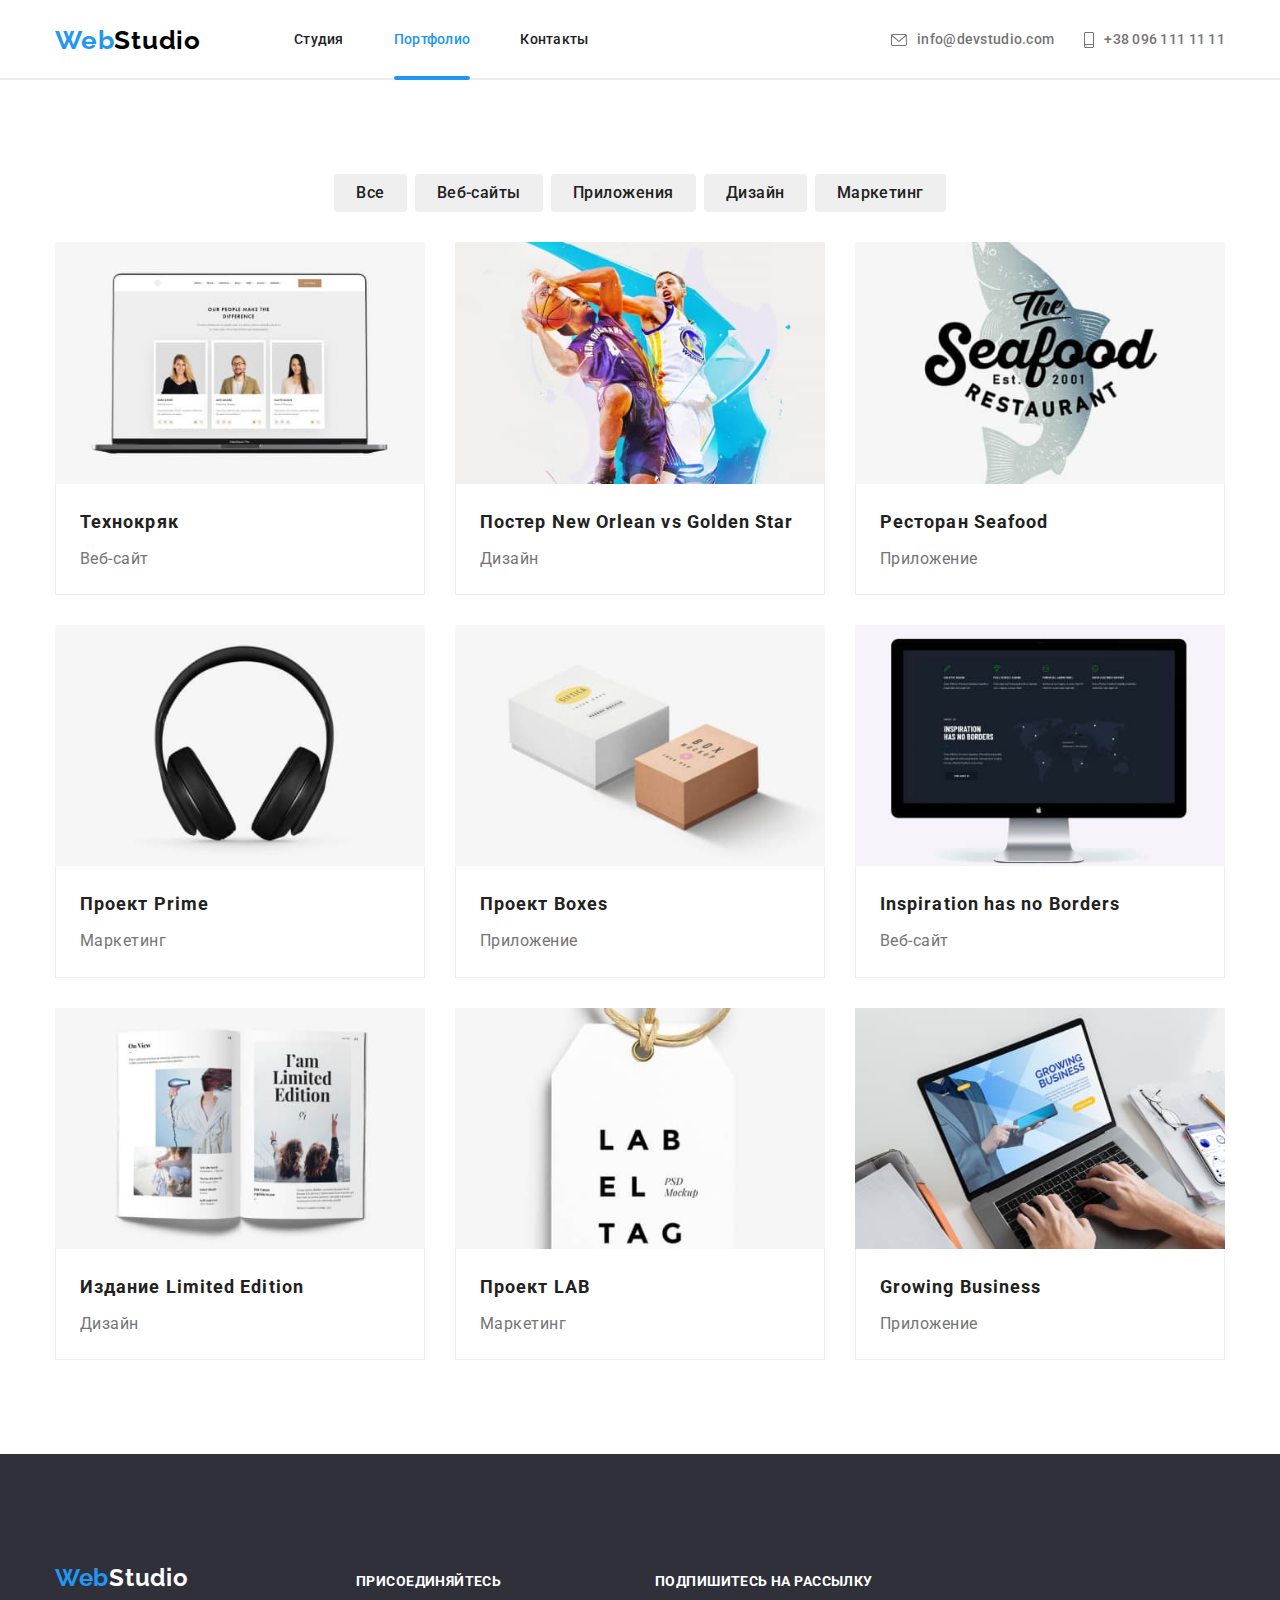
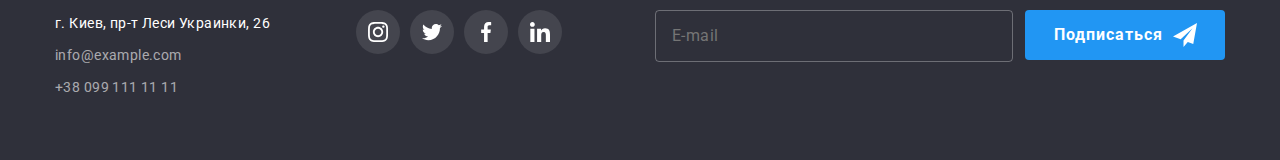
==== commit 14260884: "изменение шрифта в мод окне,новая большая иконка,коррект.гориз-го скролла" ====
--- a/portfolio.html
+++ b/portfolio.html
@@ -22,8 +22,8 @@
                     aria-controls="menu-container"
                     aria-expanded="false" data-menu-button>
                    <svg class="menu-button" width="24" height="16" aria-label="переключатель мобального меню">
-                       <use class="icon-menu" href="./images/mobyl-sprite.svg#icon-menu" ></use>
-                       <use class="icon-cross" href="./images/mobyl-sprite.svg#icon-bigclose" ></use>
+                       <use class="icon-menu" href="./images/menuSprite.svg#icon-Menu24" ></use>
+                       <use class="icon-cross" href="./images/menuSprite.svg#icon-Close24" ></use>
                    </svg>
                 </button>
                 <div class="menu-container" data-menu id="menu-container">
--- a/css/main.min.css
+++ b/css/main.min.css
@@ -1,2 +1,2 @@
-body{background-color:#fff;color:#757575;font-family:Roboto,sans-serif;font-style:normal}a{text-decoration:none}ul{list-style:none;margin:0;padding:0}h1,h2,h3,p{margin-top:0;margin-bottom:0}.img{display:block;max-width:100%;height:auto}.container{margin-left:auto;margin-right:auto;padding-left:15px;padding-right:15px}@media screen and (min-width: 480px){.container{width:480px}}@media screen and (min-width: 768px){.container{width:768px}}@media screen and (min-width: 1200px){.container{width:1200px}}.portfolio h2{font-weight:700;font-size:18px;line-height:2;letter-spacing:0.06em;color:#212121}.portfolio p{font-weight:400;font-size:16px;line-height:1.88;letter-spacing:0.03em;color:#757575}.header{font-weight:500;font-size:14px;line-height:1.14;letter-spacing:0.02em;position:relative}.header::after{content:'';height:2px;background-color:#ECECEC;position:absolute;display:block;left:0;bottom:0;width:100%}@media screen and (min-width: 768px){.navigacion,.main-nav,.main-header,.menu-container{display:flex}.navigacion .item+.item{margin-left:50px}}@media screen and (min-width: 768px) and (max-width: 1199px){.contacts .item:not(:last-child){margin-bottom:10px}.navigacion{margin-left:88px}.contacts{margin-left:auto}.menu-container{align-items:center}}@media screen and (min-width: 1200px){.contacts{display:flex;margin-left:auto}.navigacion{margin-left:93px}.contacts .telefon{padding-top:32px;padding-bottom:32px}.contacts .item+.item{margin-left:30px}}.main-nav{align-items:center;width:100%}@media screen and (max-width: 767px){.main-nav{padding-top:16px;padding-bottom:16px}}.menu-container{width:100%}.contacts-icon,.icon{fill:currentColor}.contacts .telefon{display:inline-flex;color:#757575;align-items:center;transition:color 250ms cubic-bezier(0.4, 0, 0.2, 1)}.contacts .focus:hover,.contacts .focus:focus{color:#2196F3;fill:currentColor}.navigacion .studio{color:#2196F3;display:block;position:relative}@media screen and (min-width: 768px){.navigacion .studio{padding-top:32px;padding-bottom:32px}}.studio::after{content:'';display:block;width:100%;height:4px;background-color:#2196F3;position:absolute;left:0;bottom:0;border-radius:2px;z-index:1}.navigacion .link{color:#212121;font-weight:500;display:block;padding-top:32px;padding-bottom:32px;transition:color 250ms cubic-bezier(0.4, 0, 0.2, 1)}.navigacion .link:hover,.navigacion .link:focus{color:#2196F3}.contacts .item svg{margin-right:10px}.logo,.logo-white{font-family:Raleway,sans-serif;font-weight:700;font-size:24px;line-height:1.16;letter-spacing:0.03em}.logo{color:#000}@media screen and (min-width: 1200px){.logo{font-size:26px;line-height:1.19}}.logo-white{color:#fff}.logo-web{color:#2196F3}.hero{text-align:center;padding-top:118px;padding-bottom:118px}.hero-cont{background:#C4C4C4;width:100%;background-image:linear-gradient(to right, rgba(47,48,58,0.4), rgba(47,48,58,0.4)),url(../images/fond.jpg);background-repeat:no-repeat;background-position:center;height:400px;max-width:1600px;margin-left:auto;margin-right:auto;background-size:cover}@media screen and (min-device-pixel-ratio: 2), screen and (min-resolution: 192dpi), screen and (min-resolution: 2dppx){.hero-cont{background-image:linear-gradient(to right, rgba(47,48,58,0.4), rgba(47,48,58,0.4)),url(../images/fond@2x.jpg)}}@media screen and (min-width: 1200px){.hero-cont{height:600px}}.hero .hero-title{font-weight:900;font-size:26px;line-height:1.62;letter-spacing:0.06em;color:#fff;text-transform:uppercase;margin-bottom:30px}.hero-button{margin:0;font-weight:700;font-size:16px;line-height:1.88;letter-spacing:0.06em;color:#fff;background-color:#2196F3;display:inline-block;min-width:200px;height:50px;border-radius:4px;padding:10px 32px;cursor:pointer;border:none}.backdrop{position:fixed;top:0;left:0;width:100%;height:100%;background:rgba(0,0,0,0.2);opacity:1;overflow-y:scroll}@media screen and (min-width: 480px){.modal{width:450px;height:609px}.modal-input,.modal-textarea{width:370px}.modal-textarea{width:370px}}@media screen and (min-width: 1200px){.modal{width:528px;height:581px}.modal-input,.modal-textarea{width:448px}.modal-textarea{width:448px}}.modal{background-color:#fff;position:absolute;top:50%;left:50%;transform:translate(-50%, -50%) scale(1);transition:transform 250ms cubic-bezier(0.4, 0, 0.2, 1);padding:40px}.backdrop.is-hidden .modal{transform:translate(-50%, -50%) scale(0.8)}.close-modal{position:absolute;top:8px;right:8px;display:block;display:flex;border-radius:50%;padding:8px;cursor:pointer;background-color:#fff;border:1px solid rgba(0,0,0,0.1);background-origin:border-box;color:#000;transition:color 250ms cubic-bezier(0.4, 0, 0.2, 1)}.close-modal .icon{fill:currentColor}.close-modal:focus .icon,.close-modal:hover .icon{color:#2196F3}.backdrop.is-hidden{opacity:0;pointer-events:none}.modal-input{display:block;height:40px;border:1px solid rgba(33,33,33,0.2);border-radius:4px;outline:none;transition:border 250ms cubic-bezier(0.4, 0, 0.2, 1)}.modal-icon{position:relative;color:#212121;transition:color 250ms cubic-bezier(0.4, 0, 0.2, 1)}.modal-icon .icon{position:absolute;left:12px;top:50%;transform:translateY(-50%);fill:currentColor}.modal-field{display:block;font-weight:400;font-size:12px;line-height:1.16;letter-spacing:0.01em;margin-bottom:4px;text-align:left;color:#757575;margin-top:10px}.label-check{display:block;font-weight:400;font-size:12px;line-height:1.17;letter-spacing:0.03em;margin-left:22px;color:#757575}@media screen and (min-width: 1200px){.label-check{font-size:14px;line-height:1.71;margin-left:36px}}.modal-textarea{display:block;height:120px;border:1px solid rgba(33,33,33,0.2);border-radius:4px;outline:none;transition:border 250ms cubic-bezier(0.4, 0, 0.2, 1)}.modal-textarea::placeholder{font-weight:normal;font-size:12px;line-height:1.16;letter-spacing:0.01em;color:rgba(117,117,117,0.5);padding:12px 16px}.modal-textarea:focus{padding:12px 16px;border-color:#2196F3}.modal-check{display:flex;margin-top:20px;position:relative}.modal-input:not(:placeholder-shown),.modal-input:focus{padding-left:40px;border-color:#2196F3}.modal-input:focus+.icon{color:#2196F3}.hero-button.check{display:block;margin-right:auto;margin-left:auto}.check-input{margin-left:12px;margin-right:8px}.modal-check::before{display:block;content:'';position:absolute;top:0px;left:0px;width:16px;height:15px;border-radius:2px;border:2px solid #212121;transition:border 250ms cubic-bezier(0.4, 0, 0.2, 1),color 250ms cubic-bezier(0.4, 0, 0.2, 1),background-color 250ms cubic-bezier(0.4, 0, 0.2, 1)}@media screen and (min-width: 1200px){.modal-check::before{top:5px;left:11px}}.check-input:focus+.modal-check::before{border-color:#2196F3}.check-input:checked+.modal-check::before{background-color:#2196F3;background-image:url(../images/icon-check18.svg);background-size:contain;background-origin:border-box;border-color:#2196F3}.modal-form{text-align:center}.hero-button.check{margin-top:30px}.hero-button.check:hover,.hero-button.check:focus{background-color:#188CE8}.modal-title{font-weight:700;font-size:20px;line-height:1.15;text-align:center;letter-spacing:0.03em;color:#212121;margin-bottom:12px}.modal-field+.modal-field{margin-top:10px}.modal-link{display:inline;text-decoration:underline;color:#2196F3}.our-quality{padding-top:60px;padding-bottom:60px}.visually-hidder{position:absolute;width:1px;height:1px;margin:-1px;border:0;padding:0;clip:rect(0 0 0 0);overflow:hidden}.quality .quality-title{color:#212121;font-weight:700;font-size:14px;line-height:1.14;letter-spacing:0.03em;text-transform:uppercase;margin-bottom:10px;text-align:center}.quality .quality-text{font-weight:400;font-size:14px;line-height:1.71}@media screen and (min-width: 768px){.our-quality .quality{display:flex;flex-wrap:wrap;margin:-15px;justify-content:center;text-align:center}.quality-item{width:354px;margin:15px;text-align:left}.quality .quality-title{text-align:left}}@media screen and (min-width: 1200px){.quality-item{width:270px}}.quality-item:not(:last-child){margin-bottom:30px}.quality-item .icon{height:120px;border-radius:4px;background:#F5F4FA;margin-bottom:30px;display:flex;justify-content:center;align-items:center}@media screen and (max-width: 1199px){.section-work{display:none}}.section-work{padding-top:94px;padding-bottom:94px}.section-title{color:#212121;font-weight:700;font-size:28px;line-height:1.17;text-align:center;margin-bottom:30px}.section-work-list img{display:block}.section-work-list{display:flex}.section-work-list .item+.item{margin-left:30px}.work-overlay{margin:0;font-family:Roboto,sans-serif;font-weight:700;font-size:14px;line-height:1.14;text-align:center;letter-spacing:0.03em;text-transform:uppercase;color:#fff;padding:27px 72px;background:rgba(47,48,58,0.8);width:370px;display:block;position:absolute;bottom:0;left:0}.section-work .item{position:relative}.team img{display:block;max-width:100%;height:auto}.section-team{background-color:#F5F4FA;padding-top:60px;padding-bottom:60px;text-align:center}.team .item{box-shadow:0px 1px 3px rgba(0,0,0,0.12),0px 1px 1px rgba(0,0,0,0.14),0px 2px 1px rgba(0,0,0,0.2);border-radius:0px 0px 4px 4px;background:#fff}.team-worker{padding:30px 122px 24px 122px;text-align:center}@media screen and (max-width: 767px){.team .item+.item{margin-top:30px}}@media screen and (min-width: 768px){.section-team .team{display:flex;flex-wrap:wrap;margin:-15px}.section-team .item{width:354px;margin:15px}.team-worker{padding:30px 74px 24px 74px;text-align:center}}@media screen and (min-width: 1200px){.section-team .team{display:flex;flex-wrap:wrap;margin:-15px}.section-team .item{width:270px;margin:15px}.team-worker{padding:30px 32px;text-align:center}}.team .team-name{color:#212121;font-weight:500;font-size:16px;line-height:1.18;letter-spacing:0.03em;margin-bottom:10px}.team .team-prof{font-weight:400;font-size:16px;line-height:1.18;letter-spacing:0.03em;margin-bottom:16px}.team-worker .network .icon,.clients-link .icon{fill:currentColor}.network-link .link{display:flex;width:44px;height:44px;justify-content:center;align-items:center;color:#AFB1B8;border-radius:50%;transition:color 250ms cubic-bezier(0.4, 0, 0.2, 1),background 250ms cubic-bezier(0.4, 0, 0.2, 1)}.network-link .link:hover,.network-link .link:focus{color:#fff;background:#2196F3}.network{display:flex}a{display:block}.clients{padding-bottom:60px;padding-top:60px}.clients h2{margin-bottom:30px}.clients-list{display:flex;flex-wrap:wrap;margin:-15px}@media screen and (max-width: 480px){.clients .clients-link{width:calc((100% - 2 * 15px) / 2)}}.clients-link .link{display:flex;border-radius:4px;margin:15px;border:1px solid #AFB1B8;justify-content:center;align-items:center;color:#AFB1B8;height:90px;transition:color 250ms cubic-bezier(0.4, 0, 0.2, 1),border 250ms cubic-bezier(0.4, 0, 0.2, 1)}@media screen and (min-width: 480px) and (max-width: 767px){.clients-link .link{width:210px}}@media screen and (min-width: 768px) and (max-width: 1199px){.clients-link .link{width:226px}}@media screen and (min-width: 1200px){.clients-link .link{width:170px}}.clients-link .link:hover,.clients-link .link:focus{border:1px solid #2196F3;color:#2196F3;border-radius:4px}.filter-button{font-weight:500;font-size:16px;line-height:1.62;text-align:center;letter-spacing:0.03em;color:#212121;font-family:Roboto,sans-serif;border-radius:4px;padding:6px 22px;border-style:none;transition:color 250ms cubic-bezier(0.4, 0, 0.2, 1),background-color 250ms cubic-bezier(0.4, 0, 0.2, 1),box-shadow 250ms cubic-bezier(0.4, 0, 0.2, 1)}.filter .filter-button:hover,.filter .filter-button:focus{color:#fff;background-color:#2196F3;box-shadow:0px 3px 1px rgba(0,0,0,0.1),0px 1px 2px rgba(0,0,0,0.08),0px 2px 2px rgba(0,0,0,0.12)}.filter{display:flex;flex-wrap:wrap}@media screen and (min-width: 1200px){.filter{justify-content:center;margin-bottom:50px}}@media screen and (min-width: 768px){.filter{margin-bottom:30px;justify-content:center}}@media screen and (min-width: 480px){.projects.container{padding:60px 15px}}@media screen and (min-width: 1200px){.projects.container{padding-top:94px;padding-bottom:94px}}.filter .item+.item{margin-left:8px}.examples .item a{display:block}.examples .item img{display:block;max-width:100%;height:auto}@media screen and (max-width: 767px){.examples .item{width:100%}.filter .item{margin-top:15px}.portfolio .filter{margin-top:-15px;margin-bottom:40px}.examples .item+.item{margin-top:30px}}@media screen and (min-width: 768px) and (max-width: 1199px){.examples{display:flex;flex-wrap:wrap;margin:-15px}.examples .item{width:354px;margin:15px}}.examples-content{padding:20px 24px;border:1px solid #EEEEEE;border-top:none}.examples-text{margin-bottom:4px}@media screen and (min-width: 1200px){.examples{display:flex;flex-wrap:wrap;margin:-15px}.examples .item{margin:15px;width:370px}}.examples .overlay{position:absolute;top:0;left:0;width:100%;height:100%;padding:63px 24px;font-family:Roboto,sans-serif;font-weight:400;font-size:18px;line-height:1.56;letter-spacing:0.03em;background:rgba(33,150,243,0.9);color:#fff;transform:translateY(100%);transition:transform 250ms cubic-bezier(0.4, 0, 0.2, 1)}.examples .link{transition:box-shadow 250ms cubic-bezier(0.4, 0, 0.2, 1)}.examples .link:hover{box-shadow:0px 1px 1px rgba(0,0,0,0.12),0px 4px 4px rgba(0,0,0,0.06),1px 4px 6px rgba(0,0,0,0.16)}.examples .img-overlay{position:relative;overflow:hidden}.examples .link:hover .overlay{transform:translate(0)}.examples .link:focus .overlay{transform:translate(0)}.footer{background-color:#2F303A;font-weight:400;font-size:14px;line-height:1.71;letter-spacing:0.03em;padding-top:60px;padding-bottom:60px}@media screen and (max-width: 1199px){.footer{text-align:center}}.footer .address{color:#fff;font-style:normal}.footer-address{margin-top:20px}@media screen and (min-width: 1200px){.address-container{width:231px}}.social-networks{font-size:14px;font-weight:700;line-height:1.14;letter-spacing:0.03em;text-transform:uppercase;color:#fff;margin-bottom:20px;margin-top:60px}.address-tel{font-size:14px;line-height:1.71;letter-spacing:0.03em;font-style:normal;color:rgba(255,255,255,0.6);margin-top:8px}.form-input{display:block;font-size:16px;line-height:1.25;color:rgba(255,255,255,0.6);letter-spacing:0.03em;padding:15px 16px;cursor:pointer;border:1px solid rgba(255,255,255,0.3);border-radius:4px;background:none}@media screen and (max-width: 767px){.form-input{max-width:450px;margin-right:auto;margin-left:autogit}}@media screen and (max-width: 1199px){.form-input{margin-bottom:20px;width:450px}}@media screen and (min-width: 767px){.form-input{margin-right:auto;margin-left:auto}}@media screen and (min-width: 1200px){.form-input{width:358px;margin-right:12px}}.text-form{display:block}@media screen and (min-width: 1200px){.text-form{text-align:left}}@media screen and (min-width: 768px){.footer .tablet-flex{display:flex;align-items:baseline;justify-content:center}.footer .social{margin-left:165px}}@media screen and (min-width: 1200px){.footer .container{display:flex;align-items:baseline}.form{margin-left:93px;align-items:flex-end;justify-content:flex-start}.form-subscribe{display:flex}}.network{display:flex}@media screen and (max-width: 767px){.network{justify-content:center}}.hero-button.form-btn{padding:10px 29px;text-align:left;position:relative}.form .icon{position:absolute;top:50%;transform:translateY(-50%);right:28px}.social .link{background:#44454E;transition:background 250ms cubic-bezier(0.4, 0, 0.2, 1)}.network .network-link+.network-link{margin-left:10px}.social .network .link{border-radius:50%}.social .network-link .icon{fill:#fff}.footer .network-link .link:hover,.footer .network-link .link:focus{background:#2196F3}.mobile-menu{display:block;margin:0px;border:none;margin-left:auto;cursor:pointer;color:#212121;background-color:transparent}@media screen and (min-width: 768px){.mobile-menu{display:none}}.menu-button{fill:currentColor}.mobile-menu:focus .menu-button,.mobile-menu:hover .menu-button{color:#2196F3}.mobile-menu .icon-cross{display:none}.mobile-menu.is-open .icon-cross{display:block}.mobile-menu.is-open .icon-menu{display:none}@media screen and (max-width: 767px){.main-nav{display:flex}.navigacion .item a{display:inline}.navigacion .item:not(:last-child){margin-bottom:40px}.navigacion .studio{padding-bottom:8px}.contacts{margin-top:60px}.contacts .item:not(:last-child){margin-bottom:16px}.menu-container{display:none;text-align:center;position:absolute;left:0;width:100%;top:100%;background-color:#fff;padding:60px 100px}.menu-container.is-open{display:block}}
+body{background-color:#fff;color:#757575;font-family:Roboto,sans-serif;font-style:normal}a{text-decoration:none}ul{list-style:none;margin:0;padding:0}h1,h2,h3,p{margin-top:0;margin-bottom:0}.img{display:block;max-width:100%;height:auto}.container{margin-left:auto;margin-right:auto;padding-left:15px;padding-right:15px}@media screen and (min-width: 480px){.container{width:480px}}@media screen and (min-width: 768px){.container{width:768px}}@media screen and (min-width: 1200px){.container{width:1200px}}.portfolio h2{font-weight:700;font-size:18px;line-height:2;letter-spacing:0.06em;color:#212121}.portfolio p{font-weight:400;font-size:16px;line-height:1.88;letter-spacing:0.03em;color:#757575}.header{font-weight:500;font-size:14px;line-height:1.14;letter-spacing:0.02em;position:relative}.header::after{content:'';height:2px;background-color:#ECECEC;position:absolute;display:block;left:0;bottom:0;width:100%}@media screen and (min-width: 768px){.navigacion,.main-nav,.main-header,.menu-container{display:flex}.navigacion .item+.item{margin-left:50px}}@media screen and (min-width: 768px) and (max-width: 1199px){.contacts .item:not(:last-child){margin-bottom:10px}.navigacion{margin-left:88px}.contacts{margin-left:auto}.menu-container{align-items:center}}@media screen and (min-width: 1200px){.contacts{display:flex;margin-left:auto}.navigacion{margin-left:93px}.contacts .telefon{padding-top:32px;padding-bottom:32px}.contacts .item+.item{margin-left:30px}}.main-nav{align-items:center;width:100%}@media screen and (max-width: 767px){.main-nav{padding-top:16px;padding-bottom:16px}}.menu-container{width:100%}.contacts-icon,.icon{fill:currentColor}.contacts .telefon{display:inline-flex;color:#757575;align-items:center;transition:color 250ms cubic-bezier(0.4, 0, 0.2, 1)}.contacts .focus:hover,.contacts .focus:focus{color:#2196F3;fill:currentColor}.navigacion .studio{color:#2196F3;display:block;position:relative}@media screen and (min-width: 768px){.navigacion .studio{padding-top:32px;padding-bottom:32px}}.studio::after{content:'';display:block;width:100%;height:4px;background-color:#2196F3;position:absolute;left:0;bottom:0;border-radius:2px;z-index:1}.navigacion .link{color:#212121;font-weight:500;display:block;padding-top:32px;padding-bottom:32px;transition:color 250ms cubic-bezier(0.4, 0, 0.2, 1)}.navigacion .link:hover,.navigacion .link:focus{color:#2196F3}.contacts .item svg{margin-right:10px}.logo,.logo-white{font-family:Raleway,sans-serif;font-weight:700;font-size:24px;line-height:1.16;letter-spacing:0.03em}.logo{color:#000}@media screen and (min-width: 1200px){.logo{font-size:26px;line-height:1.19}}.logo-white{color:#fff}.logo-web{color:#2196F3}.hero{text-align:center;padding-top:118px;padding-bottom:118px}.hero-cont{background:#C4C4C4;width:100%;background-image:linear-gradient(to right, rgba(47,48,58,0.4), rgba(47,48,58,0.4)),url(../images/fond.jpg);background-repeat:no-repeat;background-position:center;height:400px;max-width:1600px;margin-left:auto;margin-right:auto;background-size:cover}@media screen and (min-device-pixel-ratio: 2), screen and (min-resolution: 192dpi), screen and (min-resolution: 2dppx){.hero-cont{background-image:linear-gradient(to right, rgba(47,48,58,0.4), rgba(47,48,58,0.4)),url(../images/fond@2x.jpg)}}@media screen and (min-width: 1200px){.hero-cont{height:600px}}.hero .hero-title{font-weight:900;font-size:26px;line-height:1.62;letter-spacing:0.06em;color:#fff;text-transform:uppercase;margin-bottom:30px}.hero-button{margin:0;font-weight:700;font-size:16px;line-height:1.88;letter-spacing:0.06em;color:#fff;background-color:#2196F3;display:inline-block;min-width:200px;height:50px;border-radius:4px;padding:10px 32px;cursor:pointer;border:none}.backdrop{position:fixed;top:0;left:0;width:100%;height:100%;background:rgba(0,0,0,0.2);opacity:1;overflow-y:scroll}@media screen and (min-width: 480px){.modal{width:450px;height:609px}}@media screen and (min-width: 1200px){.modal{width:528px;height:581px}.modal-input,.modal-textarea{width:448px}.modal-textarea{width:448px}}.modal{background-color:#fff;position:absolute;top:50%;left:50%;transform:translate(-50%, -50%) scale(1);transition:transform 250ms cubic-bezier(0.4, 0, 0.2, 1);padding:40px}@media screen and (min-width: 1200px){.modal{padding:40px 34px}}.backdrop.is-hidden .modal{transform:translate(-50%, -50%) scale(0.8)}.close-modal{position:absolute;top:8px;right:8px;display:block;display:flex;border-radius:50%;padding:8px;cursor:pointer;background-color:#fff;border:1px solid rgba(0,0,0,0.1);background-origin:border-box;color:#000;transition:color 250ms cubic-bezier(0.4, 0, 0.2, 1)}.close-modal .icon{fill:currentColor}.close-modal:focus .icon,.close-modal:hover .icon{color:#2196F3}.backdrop.is-hidden{opacity:0;pointer-events:none}.modal-input{width:100%;display:block;height:40px;border:1px solid rgba(33,33,33,0.2);border-radius:4px;outline:none;transition:border 250ms cubic-bezier(0.4, 0, 0.2, 1)}.modal-icon{position:relative;color:#212121;transition:color 250ms cubic-bezier(0.4, 0, 0.2, 1)}.modal-icon .icon{position:absolute;left:12px;top:50%;transform:translateY(-50%);fill:currentColor}.modal-field{display:block;font-weight:400;font-size:12px;line-height:1.16;letter-spacing:0.01em;margin-bottom:4px;text-align:left;color:#757575;margin-top:10px}.label-check{display:block;font-weight:400;font-size:12px;line-height:1.17;letter-spacing:0.03em;margin-left:22px;color:#757575}@media screen and (min-width: 1200px){.label-check{font-size:14px;line-height:1.71;margin-left:36px}}.modal-textarea{display:block;width:100%;height:120px;border:1px solid rgba(33,33,33,0.2);border-radius:4px;outline:none;transition:border 250ms cubic-bezier(0.4, 0, 0.2, 1)}.modal-textarea::placeholder{font-weight:normal;font-size:12px;line-height:1.16;letter-spacing:0.01em;color:rgba(117,117,117,0.5);padding:12px 16px}.modal-textarea:focus{padding:12px 16px;border-color:#2196F3}.modal-check{display:flex;margin-top:20px;position:relative}.modal-input:not(:placeholder-shown),.modal-input:focus{padding-left:40px;border-color:#2196F3}.modal-input:focus+.icon{color:#2196F3}.hero-button.check{display:block;margin-right:auto;margin-left:auto}.check-input{margin-left:12px;margin-right:8px}.modal-check::before{display:block;content:'';position:absolute;top:0px;left:0px;width:16px;height:15px;border-radius:2px;border:2px solid #212121;transition:border 250ms cubic-bezier(0.4, 0, 0.2, 1),color 250ms cubic-bezier(0.4, 0, 0.2, 1),background-color 250ms cubic-bezier(0.4, 0, 0.2, 1)}@media screen and (min-width: 1200px){.modal-check::before{top:5px;left:11px}}.check-input:focus+.modal-check::before{border-color:#2196F3}.check-input:checked+.modal-check::before{background-color:#2196F3;background-image:url(../images/icon-check18.svg);background-size:contain;background-origin:border-box;border-color:#2196F3}.modal-form{text-align:center}.hero-button.check{margin-top:30px}.hero-button.check:hover,.hero-button.check:focus{background-color:#188CE8}.modal-title{font-weight:700;font-size:20px;text-align:center;letter-spacing:0.03em;color:#212121;margin-bottom:12px}@media screen and (max-width: 1199px){.modal-title{line-height:1.5}}@media screen and (min-width: 1200px){.modal-title{line-height:1.15}}.modal-field+.modal-field{margin-top:10px}.modal-link{display:inline;text-decoration:underline;color:#2196F3}.our-quality{padding-top:60px;padding-bottom:60px}.visually-hidder{position:absolute;width:1px;height:1px;margin:-1px;border:0;padding:0;clip:rect(0 0 0 0);overflow:hidden}.quality .quality-title{color:#212121;font-weight:700;font-size:14px;line-height:1.14;letter-spacing:0.03em;text-transform:uppercase;margin-bottom:10px;text-align:center}.quality .quality-text{font-weight:400;font-size:14px;line-height:1.71}@media screen and (min-width: 768px){.our-quality .quality{display:flex;flex-wrap:wrap;margin:-15px;justify-content:center;text-align:center}.quality-item{width:354px;margin:15px;text-align:left}.quality .quality-title{text-align:left}}@media screen and (min-width: 1200px){.quality-item{width:270px}}.quality-item:not(:last-child){margin-bottom:30px}.quality-item .icon{height:120px;border-radius:4px;background:#F5F4FA;margin-bottom:30px;display:flex;justify-content:center;align-items:center}@media screen and (max-width: 1199px){.section-work{display:none}}.section-work{padding-top:94px;padding-bottom:94px}.section-title{color:#212121;font-weight:700;font-size:28px;line-height:1.17;text-align:center;margin-bottom:30px}.section-work-list img{display:block}.section-work-list{display:flex}.section-work-list .item+.item{margin-left:30px}.work-overlay{margin:0;font-family:Roboto,sans-serif;font-weight:700;font-size:14px;line-height:1.14;text-align:center;letter-spacing:0.03em;text-transform:uppercase;color:#fff;padding:27px 72px;background:rgba(47,48,58,0.8);width:370px;display:block;position:absolute;bottom:0;left:0}.section-work .item{position:relative}.team img{display:block;max-width:100%;height:auto}.section-team{background-color:#F5F4FA;padding-top:60px;padding-bottom:60px;text-align:center}.team .item{box-shadow:0px 1px 3px rgba(0,0,0,0.12),0px 1px 1px rgba(0,0,0,0.14),0px 2px 1px rgba(0,0,0,0.2);border-radius:0px 0px 4px 4px;background:#fff}.team-worker{padding:30px 122px 24px 122px;text-align:center}@media screen and (max-width: 767px){.team .item+.item{margin-top:30px}}@media screen and (min-width: 768px){.section-team .team{display:flex;flex-wrap:wrap;margin:-15px}.section-team .item{width:354px;margin:15px}.team-worker{padding:30px 74px 24px 74px;text-align:center}}@media screen and (min-width: 1200px){.section-team .team{display:flex;flex-wrap:wrap;margin:-15px}.section-team .item{width:270px;margin:15px}.team-worker{padding:30px 32px;text-align:center}}.team .team-name{color:#212121;font-weight:500;font-size:16px;line-height:1.18;letter-spacing:0.03em;margin-bottom:10px}.team .team-prof{font-weight:400;font-size:16px;line-height:1.18;letter-spacing:0.03em;margin-bottom:16px}.team-worker .network .icon,.clients-link .icon{fill:currentColor}.network-link .link{display:flex;width:44px;height:44px;justify-content:center;align-items:center;color:#AFB1B8;border-radius:50%;transition:color 250ms cubic-bezier(0.4, 0, 0.2, 1),background 250ms cubic-bezier(0.4, 0, 0.2, 1)}.network-link .link:hover,.network-link .link:focus{color:#fff;background:#2196F3}.network{display:flex}a{display:block}.clients{padding-bottom:60px;padding-top:60px}.clients h2{margin-bottom:30px}.clients-list{display:flex;flex-wrap:wrap;margin:-15px}@media screen and (max-width: 480px){.clients .clients-link{width:calc((100% - 2 * 15px) / 2)}}.clients-link .link{display:flex;border-radius:4px;margin:15px;border:1px solid #AFB1B8;justify-content:center;align-items:center;color:#AFB1B8;height:90px;transition:color 250ms cubic-bezier(0.4, 0, 0.2, 1),border 250ms cubic-bezier(0.4, 0, 0.2, 1)}@media screen and (min-width: 480px) and (max-width: 767px){.clients-link .link{width:210px}}@media screen and (min-width: 768px) and (max-width: 1199px){.clients-link .link{width:226px}}@media screen and (min-width: 1200px){.clients-link .link{width:170px}}.clients-link .link:hover,.clients-link .link:focus{border:1px solid #2196F3;color:#2196F3;border-radius:4px}.filter-button{font-weight:500;font-size:16px;line-height:1.62;text-align:center;letter-spacing:0.03em;color:#212121;font-family:Roboto,sans-serif;border-radius:4px;padding:6px 22px;border-style:none;transition:color 250ms cubic-bezier(0.4, 0, 0.2, 1),background-color 250ms cubic-bezier(0.4, 0, 0.2, 1),box-shadow 250ms cubic-bezier(0.4, 0, 0.2, 1)}.filter .filter-button:hover,.filter .filter-button:focus{color:#fff;background-color:#2196F3;box-shadow:0px 3px 1px rgba(0,0,0,0.1),0px 1px 2px rgba(0,0,0,0.08),0px 2px 2px rgba(0,0,0,0.12)}.filter{display:flex;flex-wrap:wrap}@media screen and (min-width: 1200px){.filter{justify-content:center;margin-bottom:50px}}@media screen and (min-width: 768px){.filter{margin-bottom:30px;justify-content:center}}@media screen and (min-width: 480px){.projects.container{padding:60px 15px}}@media screen and (min-width: 1200px){.projects.container{padding-top:94px;padding-bottom:94px}}.filter .item+.item{margin-left:8px}.examples .item a{display:block}.examples .item img{display:block;max-width:100%;height:auto}@media screen and (max-width: 767px){.examples .item{width:100%}.filter .item{margin-top:15px}.portfolio .filter{margin-top:-15px;margin-bottom:40px}.examples .item+.item{margin-top:30px}}@media screen and (min-width: 768px) and (max-width: 1199px){.examples{display:flex;flex-wrap:wrap;margin:-15px}.examples .item{width:354px;margin:15px}}.examples-content{padding:20px 24px;border:1px solid #EEEEEE;border-top:none}.examples-text{margin-bottom:4px}@media screen and (min-width: 1200px){.examples{display:flex;flex-wrap:wrap;margin:-15px}.examples .item{margin:15px;width:370px}}.examples .overlay{position:absolute;top:0;left:0;width:100%;height:100%;padding:63px 24px;font-family:Roboto,sans-serif;font-weight:400;font-size:18px;line-height:1.56;letter-spacing:0.03em;background:rgba(33,150,243,0.9);color:#fff;transform:translateY(100%);transition:transform 250ms cubic-bezier(0.4, 0, 0.2, 1)}.examples .link{transition:box-shadow 250ms cubic-bezier(0.4, 0, 0.2, 1)}.examples .link:hover{box-shadow:0px 1px 1px rgba(0,0,0,0.12),0px 4px 4px rgba(0,0,0,0.06),1px 4px 6px rgba(0,0,0,0.16)}.examples .img-overlay{position:relative;overflow:hidden}.examples .link:hover .overlay{transform:translate(0)}.examples .link:focus .overlay{transform:translate(0)}.footer{background-color:#2F303A;font-weight:400;font-size:14px;line-height:1.71;letter-spacing:0.03em;padding-top:60px;padding-bottom:60px}@media screen and (max-width: 1199px){.footer{text-align:center}}.footer .address{color:#fff;font-style:normal}.footer-address{margin-top:20px}@media screen and (min-width: 1200px){.address-container{width:231px}}.social-networks{font-size:14px;font-weight:700;line-height:1.14;letter-spacing:0.03em;text-transform:uppercase;color:#fff;margin-bottom:20px;margin-top:60px}.address-tel{font-size:14px;line-height:1.71;letter-spacing:0.03em;font-style:normal;color:rgba(255,255,255,0.6);margin-top:8px}@media screen and (max-width: 767px){.form{width:100%}}.form-input{display:block;font-size:16px;line-height:1.25;color:rgba(255,255,255,0.6);letter-spacing:0.03em;padding:15px 16px;cursor:pointer;border:1px solid rgba(255,255,255,0.3);border-radius:4px;background:none}@media screen and (max-width: 767px){.form-input{width:100%;margin-bottom:20px}}@media screen and (min-width: 768px) and (max-width: 1199px){.form-input{margin-bottom:20px;width:450px}}@media screen and (min-width: 767px){.form-input{margin-right:auto;margin-left:auto}}@media screen and (min-width: 1200px){.form-input{width:358px;margin-right:12px}}.text-form{display:block}@media screen and (min-width: 1200px){.text-form{text-align:left}}@media screen and (min-width: 768px){.footer .tablet-flex{display:flex;align-items:baseline;justify-content:center}}@media screen and (min-width: 768px) and (max-width: 1199px){.footer .social{margin-left:165px}}@media screen and (min-width: 1200px){.footer .container{display:flex;align-items:baseline}.footer .social{margin-left:70px}.form{margin-left:93px;align-items:flex-end;justify-content:flex-start}.form-subscribe{display:flex}}.network{display:flex}@media screen and (max-width: 767px){.network{justify-content:center}}.hero-button.form-btn{padding:10px 29px;text-align:left;position:relative}.form .icon{position:absolute;top:50%;transform:translateY(-50%);right:28px}.social .link{background:#44454E;transition:background 250ms cubic-bezier(0.4, 0, 0.2, 1)}.network .network-link+.network-link{margin-left:10px}.social .network .link{border-radius:50%}.social .network-link .icon{fill:#fff}.footer .network-link .link:hover,.footer .network-link .link:focus{background:#2196F3}.mobile-menu{display:block;margin:0px;border:none;margin-left:auto;cursor:pointer;color:#212121;background-color:transparent}@media screen and (min-width: 768px){.mobile-menu{display:none}}.menu-button{fill:currentColor}.mobile-menu:focus .menu-button,.mobile-menu:hover .menu-button{color:#2196F3}.mobile-menu .icon-cross{display:none}.mobile-menu.is-open .icon-cross{display:block}.mobile-menu.is-open .icon-menu{display:none}@media screen and (max-width: 767px){.main-nav{display:flex}.navigacion .item a{display:inline}.navigacion .item:not(:last-child){margin-bottom:40px}.navigacion .studio{padding-bottom:8px}.contacts{margin-top:60px}.contacts .item:not(:last-child){margin-bottom:16px}.menu-container{display:none;text-align:center;position:absolute;left:0;width:100%;top:100%;background-color:#fff;padding:60px 100px;z-index:1}.menu-container.is-open{display:block}}
 /*# sourceMappingURL=main.min.css.map */